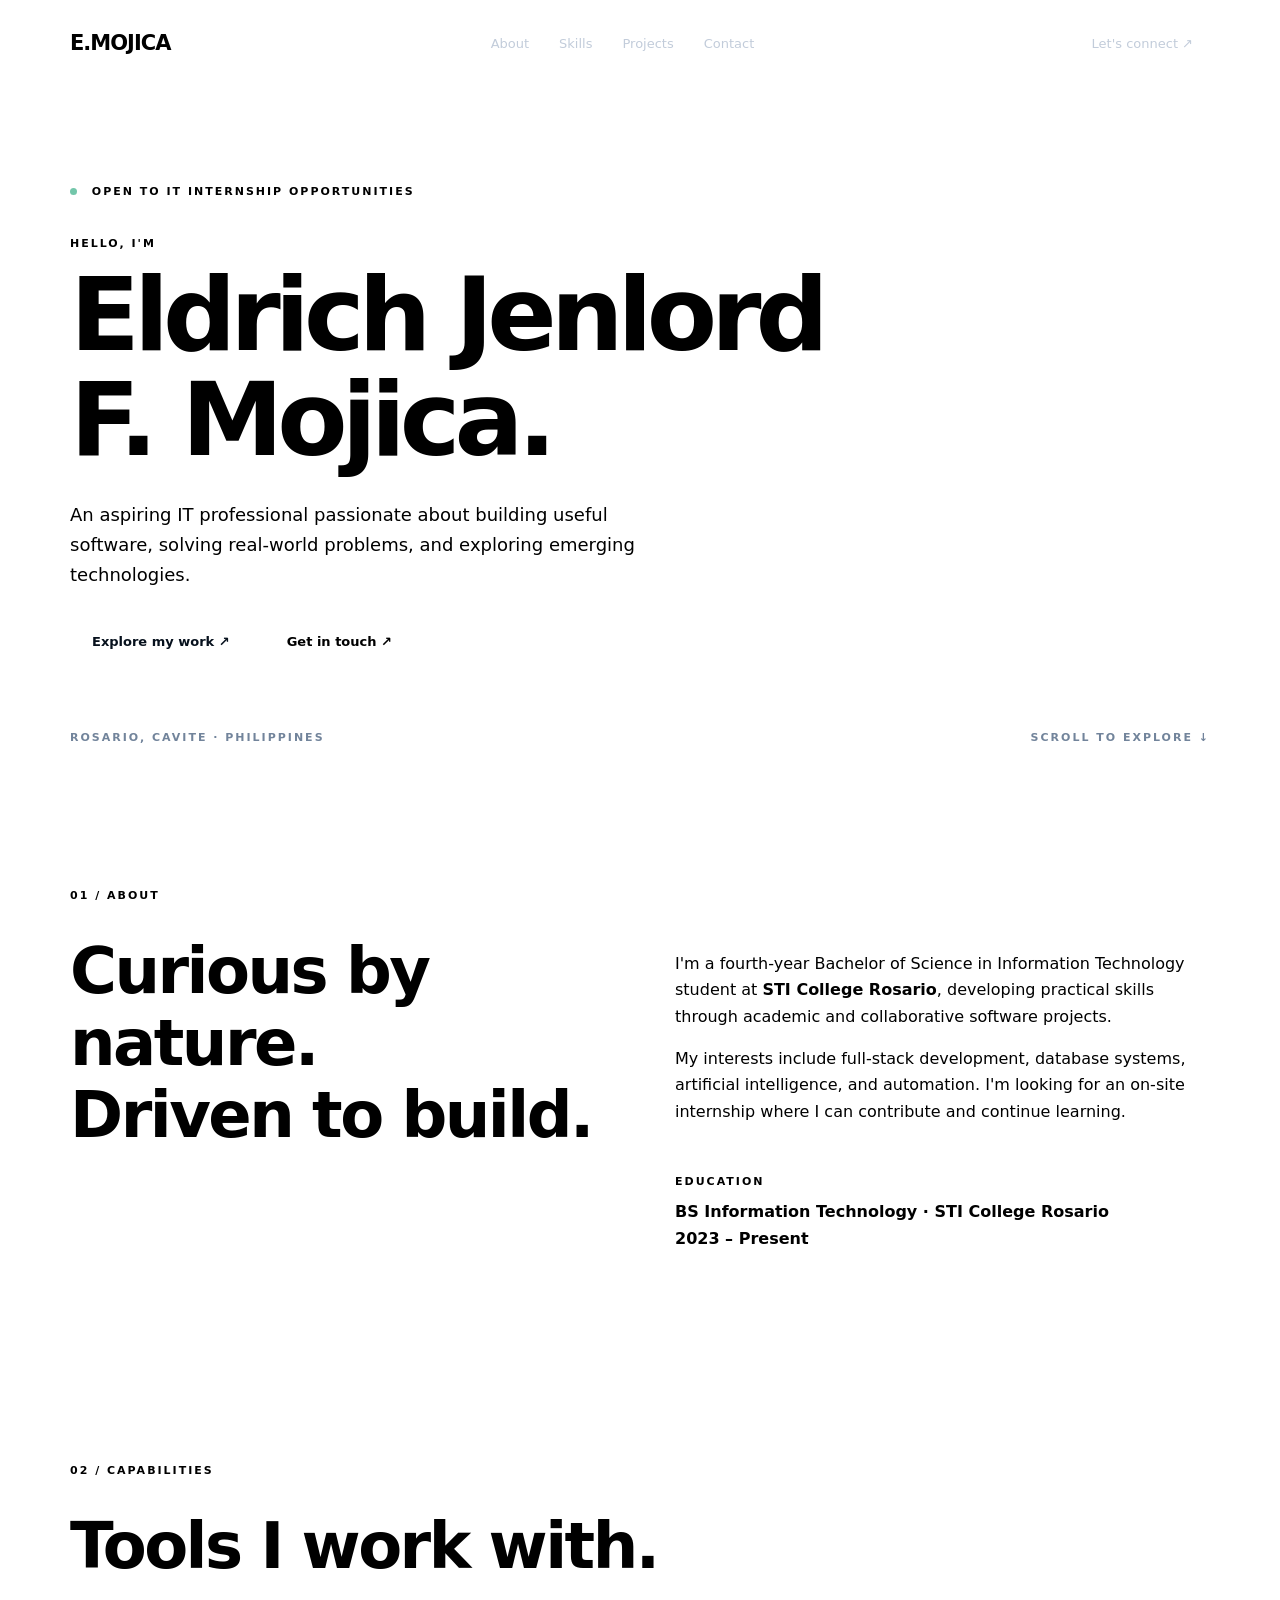
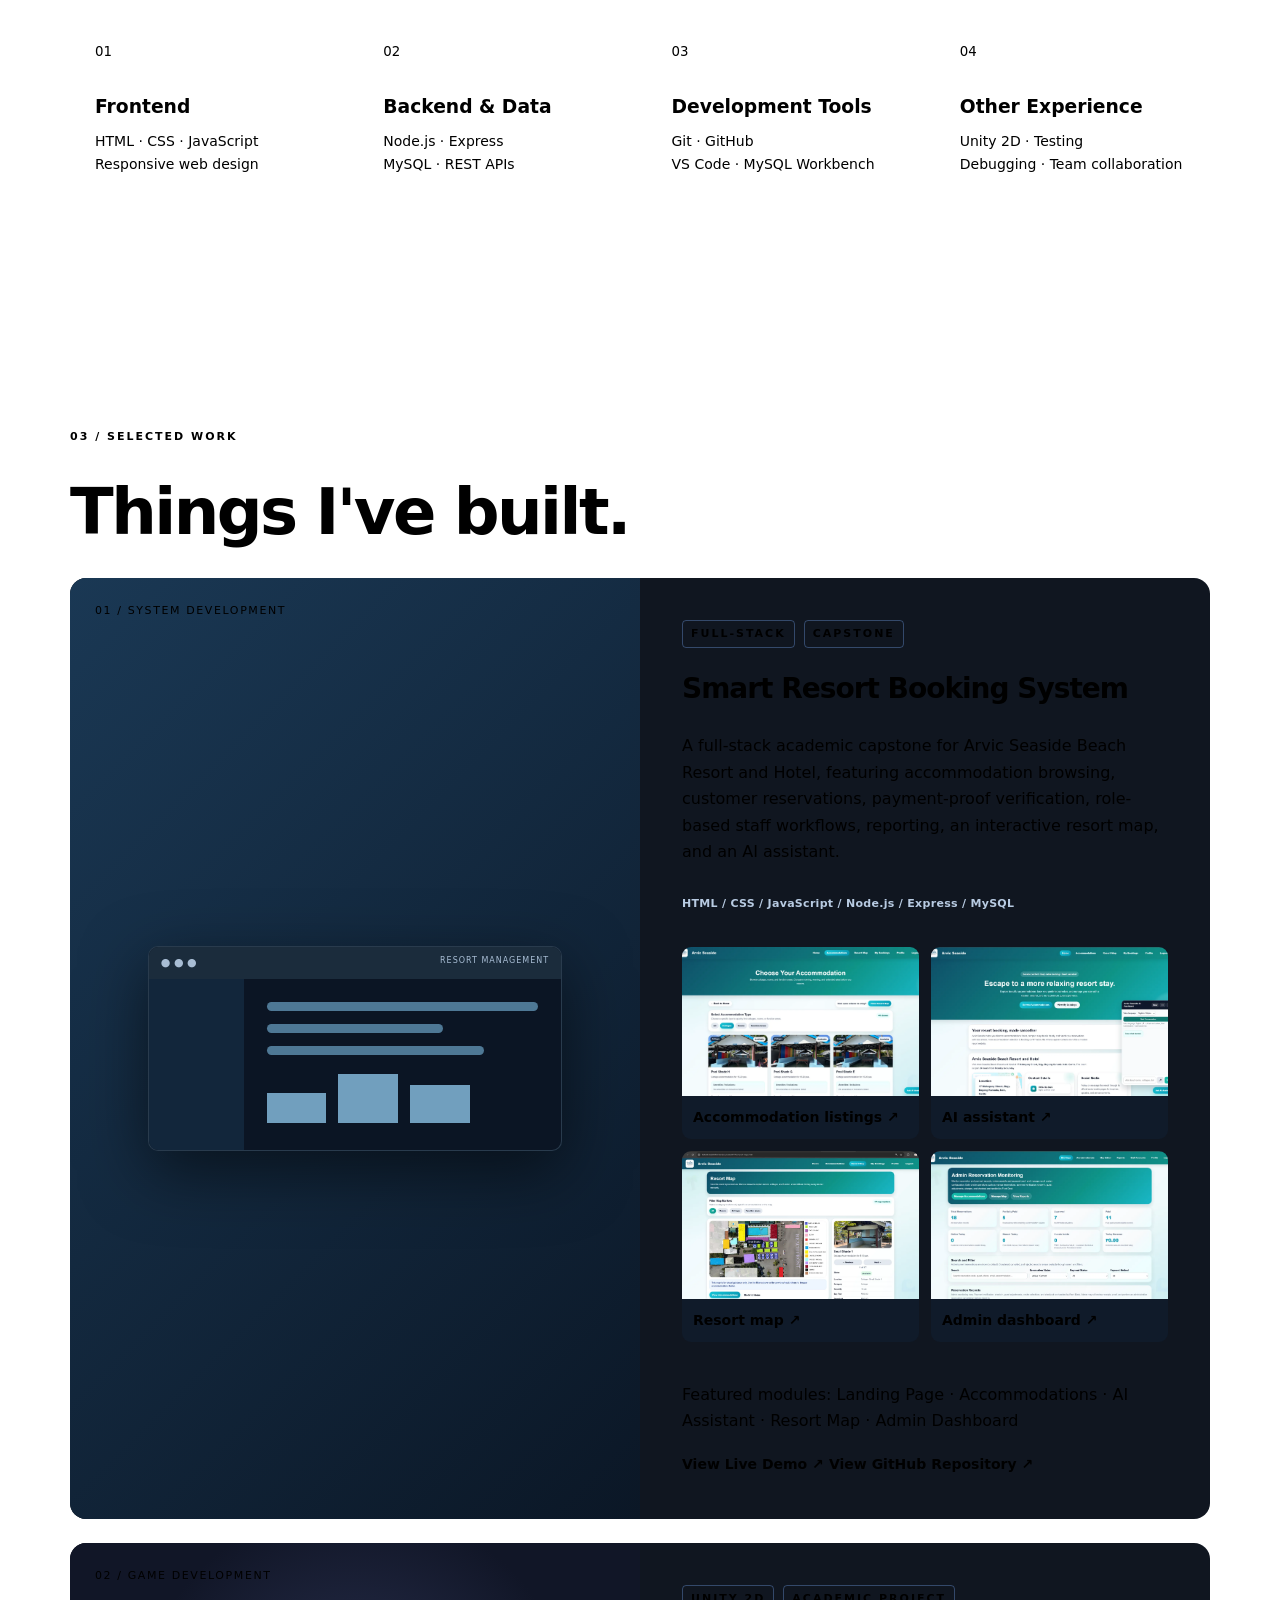
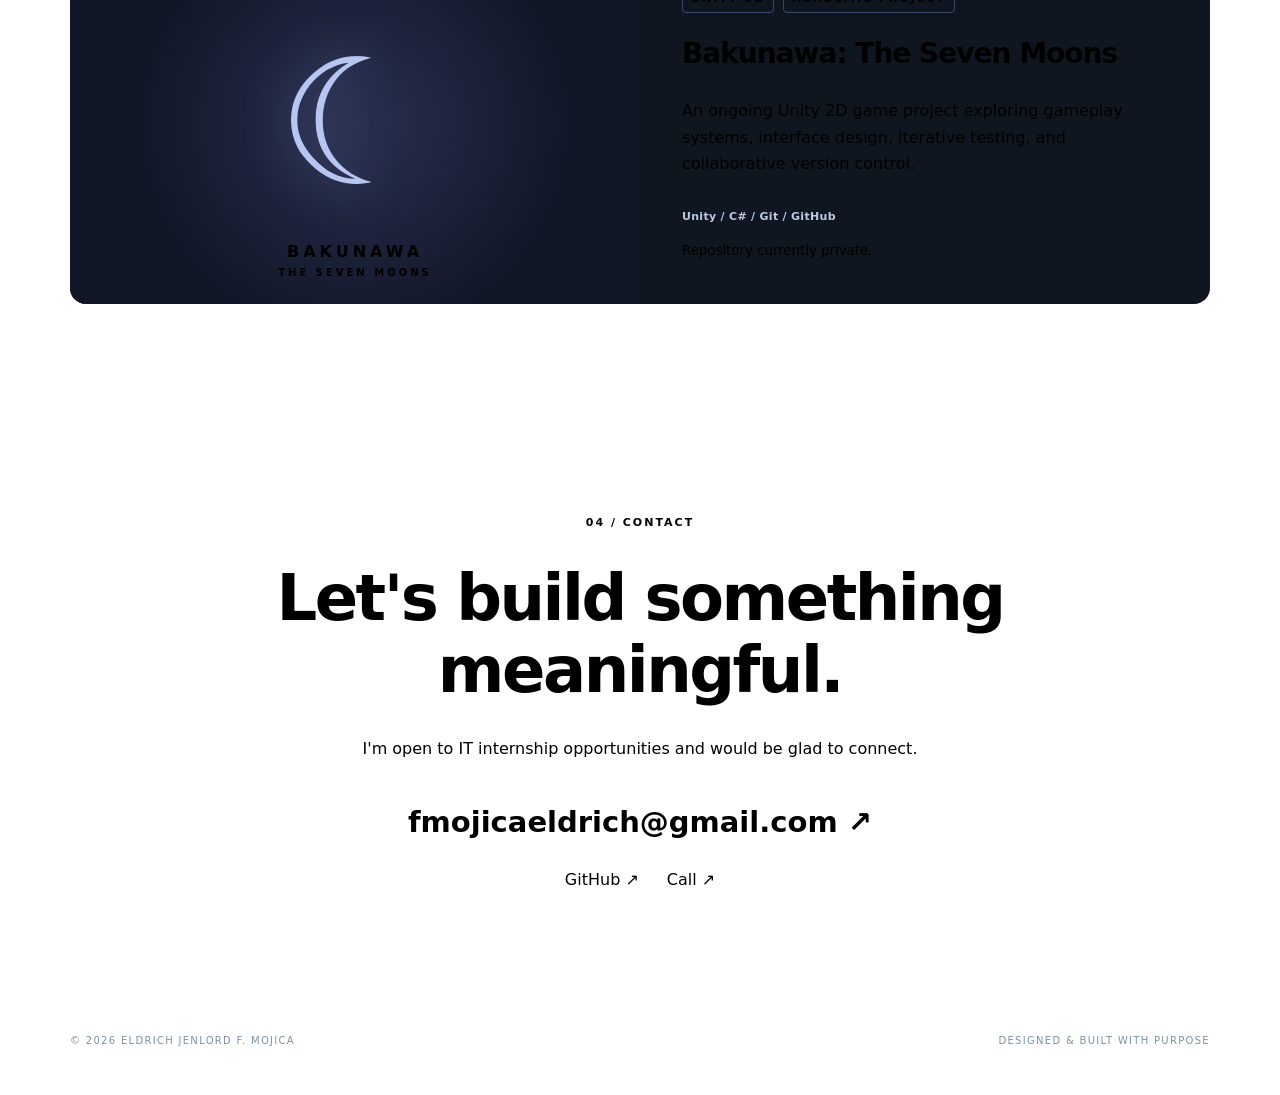
==== index.html @ 0a32e50e "Add live resort system demo link to portfolio" ====
<!doctype html>
<html lang="en">
<head><meta charset="utf-8"><meta name="viewport" content="width=device-width,initial-scale=1"><meta name="theme-color" content="#090c12"><meta name="description" content="Eldrich Jenlord F. Mojica — IT student, developer, and internship candidate."><title>Eldrich Mojica | IT Portfolio</title><link rel="stylesheet" href="style.css"></head>
<body>
<header class="nav wrap"><a class="logo" href="#home">E<span>.</span>MOJICA</a><button id="menu" class="menu" aria-label="Toggle navigation" aria-expanded="false">☰</button><nav id="links" aria-label="Main navigation"><a href="#about">About</a><a href="#skills">Skills</a><a href="#projects">Projects</a><a href="#contact">Contact</a></nav><a class="nav-cta" href="mailto:fmojicaeldrich@gmail.com">Let's connect ↗</a></header>
<main>
<section id="home" class="hero wrap"><div class="eyebrow"><span class="dot"></span> OPEN TO IT INTERNSHIP OPPORTUNITIES</div><p class="kicker">HELLO, I'M</p><h1>Eldrich Jenlord<br><em>F. Mojica.</em></h1><p class="intro">An aspiring IT professional passionate about building useful software, solving real-world problems, and exploring emerging technologies.</p><div class="actions"><a class="primary" href="#projects">Explore my work ↗</a><a class="secondary" href="#contact">Get in touch ↗</a></div><div class="hero-bottom"><span>ROSARIO, CAVITE · PHILIPPINES</span><span>SCROLL TO EXPLORE ↓</span></div></section>
<section id="about" class="section wrap"><div class="section-label">01 / ABOUT</div><div class="section-grid"><h2>Curious by nature.<br><span>Driven to build.</span></h2><div><p>I'm a fourth-year Bachelor of Science in Information Technology student at <strong>STI College Rosario</strong>, developing practical skills through academic and collaborative software projects.</p><p>My interests include full-stack development, database systems, artificial intelligence, and automation. I'm looking for an on-site internship where I can contribute and continue learning.</p><div class="detail"><small>EDUCATION</small><strong>BS Information Technology · STI College Rosario<br>2023 – Present</strong></div></div></div></section>
<section id="skills" class="section wrap"><div class="section-label">02 / CAPABILITIES</div><h2>Tools I work <span>with.</span></h2><div class="skills-grid"><article class="panel"><small>01</small><h3>Frontend</h3><p>HTML · CSS · JavaScript<br>Responsive web design</p></article><article class="panel"><small>02</small><h3>Backend & Data</h3><p>Node.js · Express<br>MySQL · REST APIs</p></article><article class="panel"><small>03</small><h3>Development Tools</h3><p>Git · GitHub<br>VS Code · MySQL Workbench</p></article><article class="panel"><small>04</small><h3>Other Experience</h3><p>Unity 2D · Testing<br>Debugging · Team collaboration</p></article></div></section>
<section id="projects" class="section wrap"><div class="section-label">03 / SELECTED WORK</div><h2>Things I've <span>built.</span></h2><div class="projects"><article class="project"><div class="project-visual visual-one"><span>01 / SYSTEM DEVELOPMENT</span><div class="mock-window"><div class="mock-top">● ● ● <span>RESORT MANAGEMENT</span></div><div class="mock-content"><div class="mock-side"></div><div class="mock-main"><i></i><i></i><i></i><div class="mock-bars"><b></b><b></b><b></b></div></div></div></div></div><div class="project-info"><div class="tags"><span>FULL-STACK</span><span>CAPSTONE</span></div><h3>Smart Resort Booking System</h3><p>A full-stack academic capstone for Arvic Seaside Beach Resort and Hotel, featuring accommodation browsing, customer reservations, payment-proof verification, role-based staff workflows, reporting, an interactive resort map, and an AI assistant.</p><div class="stack">HTML / CSS / JavaScript / Node.js / Express / MySQL</div>
<div class="gallery" aria-label="Actual Smart Resort Booking System screenshots">
  <a href="assets/accommodations.webp" target="_blank" rel="noopener noreferrer"><img src="assets/accommodations.webp" alt="Customer accommodation listing with cottage cards and filters" loading="lazy"><span>Accommodation listings ↗</span></a>
  <a href="assets/ai-assistant.webp" target="_blank" rel="noopener noreferrer"><img src="assets/ai-assistant.webp" alt="Customer homepage with AI assistant chat panel" loading="lazy"><span>AI assistant ↗</span></a>
  <a href="assets/resort-map.webp" target="_blank" rel="noopener noreferrer"><img src="assets/resort-map.webp" alt="Interactive resort map with accommodation markers" loading="lazy"><span>Resort map ↗</span></a>
  <a href="assets/admin-dashboard.webp" target="_blank" rel="noopener noreferrer"><img src="assets/admin-dashboard.webp" alt="Admin reservation monitoring dashboard" loading="lazy"><span>Admin dashboard ↗</span></a>
</div><p class="project-proof">Featured modules: Landing Page · Accommodations · AI Assistant · Resort Map · Admin Dashboard</p><div class="project-links"><a href="https://arvic-seaside-resort-git-main-arvic-seaside-resort.vercel.app/" target="_blank" rel="noopener noreferrer">View Live Demo ↗</a> <a href="https://github.com/mojicaeldrichjenlord-cell/Capstone-Smart_Resort_Management" target="_blank" rel="noopener noreferrer">View GitHub Repository ↗</a></div></div></article><article class="project"><div class="project-visual visual-two"><span>02 / GAME DEVELOPMENT</span><div class="moon">☾</div><div class="moon-caption">BAKUNAWA<small>THE SEVEN MOONS</small></div></div><div class="project-info"><div class="tags"><span>UNITY 2D</span><span>ACADEMIC PROJECT</span></div><h3>Bakunawa: The Seven Moons</h3><p>An ongoing Unity 2D game project exploring gameplay systems, interface design, iterative testing, and collaborative version control.</p><div class="stack">Unity / C# / Git / GitHub</div><small>Repository currently private.</small></div></article></div></section>
<section id="contact" class="section wrap contact"><div class="section-label">04 / CONTACT</div><h2>Let's build something<br><span>meaningful.</span></h2><p>I'm open to IT internship opportunities and would be glad to connect.</p><a class="email-link" href="mailto:fmojicaeldrich@gmail.com">fmojicaeldrich@gmail.com ↗</a><div class="contact-links"><a href="https://github.com/mojicaeldrichjenlord-cell" target="_blank" rel="noopener noreferrer">GitHub ↗</a><a href="tel:+639672995549">Call ↗</a></div></section>
</main><footer class="wrap"><span>© <span id="year">2026</span> ELDRICH JENLORD F. MOJICA</span><span>DESIGNED & BUILT WITH PURPOSE</span></footer><script src="script.js"></script>
</body></html>
---- style.css ----
<<<<<<< Updated upstream
:root{color-scheme:dark;--bg:#090c12;--panel:#121824;--line:#263040;--text:#eef3fc;--muted:#9aa9bb;--accent:#8bbdff}*{box-sizing:border-box}html{scroll-behavior:smooth}body{margin:0;background:radial-gradient(ellipse at 75% 5%,#15243a 0%,transparent 32%),var(--bg);color:var(--text);font-family:Inter,ui-sans-serif,system-ui,-apple-system,Segoe UI,sans-serif;line-height:1.65}a{color:inherit;text-decoration:none}a:focus-visible,button:focus-visible{outline:2px solid var(--accent);outline-offset:4px}.wrap{width:min(1140px,calc(100% - 48px));margin:auto}.nav{height:88px;display:flex;align-items:center;justify-content:space-between;gap:24px;border-bottom:1px solid #ffffff15}.logo{font-size:21px;font-weight:850;letter-spacing:-1px}.logo span{color:var(--accent)}nav{display:flex;gap:30px}nav a,.nav-cta{font-size:13px;color:#c2ccda}nav a:hover,.contact-links a:hover{color:var(--accent)}.nav-cta{border:1px solid var(--line);padding:11px 17px;border-radius:7px}.menu{display:none}.hero{min-height:650px;display:flex;flex-direction:column;justify-content:center;position:relative;padding:95px 0 115px}.eyebrow,.kicker,.section-label,.hero-bottom,.tags,.stack,.detail small{font-size:11px;letter-spacing:2px;font-weight:700}.eyebrow{color:var(--accent)}.dot{display:inline-block;width:7px;height:7px;border-radius:50%;background:#73c6aa;margin-right:9px}.kicker{margin:34px 0 10px;color:var(--muted)}h1{font-size:clamp(56px,8vw,108px);line-height:1.02;letter-spacing:-6px;margin:0;font-weight:800}h1 em{font-style:normal;color:var(--accent)}.intro{font-size:18px;color:var(--muted);max-width:580px;margin:28px 0}.actions{display:flex;gap:13px;flex-wrap:wrap}.actions a{padding:14px 22px;border-radius:6px;font-size:13px;font-weight:750}.primary{background:var(--accent);color:#07111d}.secondary{border:1px solid var(--line)}.hero-bottom{position:absolute;bottom:35px;left:0;right:0;display:flex;justify-content:space-between;color:#72849b}.section{padding:105px 0;border-top:1px solid var(--line);scroll-margin-top:25px}.section-label{color:var(--accent);margin-bottom:30px}.section h2{font-size:clamp(38px,5vw,64px);letter-spacing:-2.5px;line-height:1.13;margin:0 0 30px}.section h2 span{color:var(--accent)}.section-grid{display:grid;grid-template-columns:1fr 1fr;gap:70px}.section p{color:var(--muted)}.detail{border-top:1px solid var(--line);padding-top:20px;margin-top:28px;display:grid;gap:8px}.detail small{color:var(--accent)}.skills-grid{display:grid;grid-template-columns:repeat(4,1fr);gap:13px}.panel{background:var(--panel);border:1px solid var(--line);border-radius:12px;padding:25px;min-height:205px}.panel small{color:var(--accent)}.panel h3{margin:28px 0 7px}.panel p{font-size:14px;margin:0}.projects{display:grid;gap:24px}.project{display:grid;grid-template-columns:1fr 1fr;background:#101620;border:1px solid var(--line);border-radius:16px;overflow:hidden}.project-visual{min-height:330px;padding:26px;position:relative;display:flex;align-items:center;justify-content:center;overflow:hidden}.project-visual>span{position:absolute;top:24px;left:25px;font-size:11px;letter-spacing:1.6px}.visual-one{background:linear-gradient(135deg,#1a3854,#0b1726)}.visual-two{background:radial-gradient(circle at center,#29304f,#111627 65%)}.mock-window{width:80%;height:205px;background:#0b1524;border:1px solid #6688a055;border-radius:10px;box-shadow:0 20px 65px #0008;overflow:hidden}.mock-top{height:32px;background:#1b2c3c;color:#a8bdd4;font-size:11px;padding:7px 12px}.mock-top span{float:right;font-size:8px;letter-spacing:1px}.mock-content{display:flex;height:173px}.mock-side{width:23%;background:#12263b}.mock-main{padding:23px;flex:1}.mock-main i{display:block;height:9px;background:#4e7895;margin-bottom:13px;border-radius:5px}.mock-main i:nth-child(2){width:65%}.mock-main i:nth-child(3){width:80%}.mock-bars{display:flex;gap:12px;align-items:end;height:55px}.mock-bars b{background:#719fbe;width:22%;height:55%}.mock-bars b:nth-child(2){height:90%}.mock-bars b:nth-child(3){height:70%}.moon{font-size:175px;line-height:1;color:#b6c5f1;text-shadow:0 0 50px #90a7ef66}.moon-caption{position:absolute;bottom:22px;text-align:center;letter-spacing:4px;font-weight:800}.moon-caption small{display:block;font-size:10px;letter-spacing:3px}.project-info{padding:42px;display:flex;flex-direction:column;justify-content:center}.tags{display:flex;gap:9px;color:var(--accent)}.tags span{border:1px solid #7caeff55;border-radius:4px;padding:4px 8px}.project-info h3{font-size:28px;letter-spacing:-1px;margin:18px 0 5px}.stack{color:#b8cbe2;letter-spacing:.3px;margin:14px 0}.project-info a{font-size:14px;color:var(--accent);font-weight:700}.project-info small{color:var(--muted)}.contact{text-align:center}.contact .email-link{display:inline-block;font-size:clamp(18px,3vw,29px);color:var(--accent);font-weight:700;margin:20px 0}.contact-links{display:flex;justify-content:center;gap:28px}footer{padding:35px 0 45px;display:flex;justify-content:space-between;gap:20px;font-size:10px;letter-spacing:1.3px;color:#8190a4}@media(max-width:850px){.skills-grid{grid-template-columns:repeat(2,1fr)}.section-grid,.project{grid-template-columns:1fr}.section-grid{gap:15px}.project-visual{min-height:290px}.hero{min-height:610px}h1{letter-spacing:-3px}}@media(max-width:600px){.wrap{width:min(100% - 32px,1140px)}.nav{height:70px}.menu{display:block;margin-left:auto;background:transparent;border:1px solid var(--line);color:var(--text);font-size:22px;padding:3px 11px;border-radius:6px}.nav-cta{display:none}nav{display:none;position:absolute;z-index:5;top:70px;left:0;right:0;background:#111927;padding:25px;flex-direction:column;border-bottom:1px solid var(--line)}nav.open{display:flex}.hero{padding:70px 0 100px;min-height:590px}h1{font-size:clamp(45px,12vw,68px);letter-spacing:-2px}.intro{font-size:16px}.hero-bottom{font-size:9px;gap:12px}.section{padding:72px 0}.skills-grid{grid-template-columns:1fr}.panel{min-height:150px}.panel h3{margin:14px 0 7px}.project-info{padding:27px}.project-visual{min-height:245px}.mock-window{height:170px}.mock-content{height:138px}footer{flex-direction:column}}@media(prefers-reduced-motion:reduce){html{scroll-behavior:auto}}
/* Real capstone screenshots: responsive, accessible project gallery. */
.gallery{display:grid;grid-template-columns:repeat(2,minmax(0,1fr));gap:12px;margin:20px 0 24px}
.gallery a{display:block;overflow:hidden;border:1px solid var(--line);border-radius:9px;background:#101b2a;color:var(--text);font-size:12px;font-weight:650}
.gallery img{display:block;width:100%;aspect-ratio:16/10;object-fit:cover;object-position:top;transition:transform .2s ease}
.gallery a:hover img{transform:scale(1.035)}
.gallery a span{display:block;padding:10px 11px}
@media(max-width:500px){.gallery{grid-template-columns:1fr}}
@media(prefers-reduced-motion:reduce){.gallery img{transition:none}}
=======
:root {
    color-scheme: dark;
    --bg: #090c12;
    --panel: #121824;
    --line: #263040;
    --text: #eef3fc;
    --muted: #9aa9bb;
    --accent: #8bbdff
}

* {
    box-sizing: border-box
}

html {
    scroll-behavior: smooth
}

body {
    margin: 0;
    background: radial-gradient(ellipse at 75% 5%, #15243a 0%, transparent 32%), var(--bg);
    color: var(--text);
    font-family: Inter, ui-sans-serif, system-ui, -apple-system, Segoe UI, sans-serif;
    line-height: 1.65
}

a {
    color: inherit;
    text-decoration: none
}

a:focus-visible,
button:focus-visible {
    outline: 2px solid var(--accent);
    outline-offset: 4px
}

.wrap {
    width: min(1140px, calc(100% - 48px));
    margin: auto
}

.nav {
    height: 88px;
    display: flex;
    align-items: center;
    justify-content: space-between;
    gap: 24px;
    border-bottom: 1px solid #ffffff15
}

.logo {
    font-size: 21px;
    font-weight: 850;
    letter-spacing: -1px
}

.logo span {
    color: var(--accent)
}

nav {
    display: flex;
    gap: 30px
}

nav a,
.nav-cta {
    font-size: 13px;
    color: #c2ccda
}

nav a:hover,
.contact-links a:hover {
    color: var(--accent)
}

.nav-cta {
    border: 1px solid var(--line);
    padding: 11px 17px;
    border-radius: 7px
}

.menu {
    display: none
}

.hero {
    min-height: 650px;
    display: flex;
    flex-direction: column;
    justify-content: center;
    position: relative;
    padding: 95px 0 115px
}

.eyebrow,
.kicker,
.section-label,
.hero-bottom,
.tags,
.stack,
.detail small {
    font-size: 11px;
    letter-spacing: 2px;
    font-weight: 700
}

.eyebrow {
    color: var(--accent)
}

.dot {
    display: inline-block;
    width: 7px;
    height: 7px;
    border-radius: 50%;
    background: #73c6aa;
    margin-right: 9px
}

.kicker {
    margin: 34px 0 10px;
    color: var(--muted)
}

h1 {
    font-size: clamp(56px, 8vw, 108px);
    line-height: 1.02;
    letter-spacing: -6px;
    margin: 0;
    font-weight: 800
}

h1 em {
    font-style: normal;
    color: var(--accent)
}

.intro {
    font-size: 18px;
    color: var(--muted);
    max-width: 580px;
    margin: 28px 0
}

.actions {
    display: flex;
    gap: 13px;
    flex-wrap: wrap
}

.actions a {
    padding: 14px 22px;
    border-radius: 6px;
    font-size: 13px;
    font-weight: 750
}

.primary {
    background: var(--accent);
    color: #07111d
}

.secondary {
    border: 1px solid var(--line)
}

.hero-bottom {
    position: absolute;
    bottom: 35px;
    left: 0;
    right: 0;
    display: flex;
    justify-content: space-between;
    color: #72849b
}

.section {
    padding: 105px 0;
    border-top: 1px solid var(--line);
    scroll-margin-top: 25px
}

.section-label {
    color: var(--accent);
    margin-bottom: 30px
}

.section h2 {
    font-size: clamp(38px, 5vw, 64px);
    letter-spacing: -2.5px;
    line-height: 1.13;
    margin: 0 0 30px
}

.section h2 span {
    color: var(--accent)
}

.section-grid {
    display: grid;
    grid-template-columns: 1fr 1fr;
    gap: 70px
}

.section p {
    color: var(--muted)
}

.detail {
    border-top: 1px solid var(--line);
    padding-top: 20px;
    margin-top: 28px;
    display: grid;
    gap: 8px
}

.detail small {
    color: var(--accent)
}

.skills-grid {
    display: grid;
    grid-template-columns: repeat(4, 1fr);
    gap: 13px
}

.panel {
    background: var(--panel);
    border: 1px solid var(--line);
    border-radius: 12px;
    padding: 25px;
    min-height: 205px
}

.panel small {
    color: var(--accent)
}

.panel h3 {
    margin: 28px 0 7px
}

.panel p {
    font-size: 14px;
    margin: 0
}

.projects {
    display: grid;
    gap: 24px
}

.project {
    display: grid;
    grid-template-columns: 1fr 1fr;
    background: #101620;
    border: 1px solid var(--line);
    border-radius: 16px;
    overflow: hidden
}

.project-visual {
    min-height: 330px;
    padding: 26px;
    position: relative;
    display: flex;
    align-items: center;
    justify-content: center;
    overflow: hidden
}

.project-visual>span {
    position: absolute;
    top: 24px;
    left: 25px;
    font-size: 11px;
    letter-spacing: 1.6px
}

.visual-one {
    background: linear-gradient(135deg, #1a3854, #0b1726)
}

.visual-two {
    background: radial-gradient(circle at center, #29304f, #111627 65%)
}

.mock-window {
    width: 80%;
    height: 205px;
    background: #0b1524;
    border: 1px solid #6688a055;
    border-radius: 10px;
    box-shadow: 0 20px 65px #0008;
    overflow: hidden
}

.mock-top {
    height: 32px;
    background: #1b2c3c;
    color: #a8bdd4;
    font-size: 11px;
    padding: 7px 12px
}

.mock-top span {
    float: right;
    font-size: 8px;
    letter-spacing: 1px
}

.mock-content {
    display: flex;
    height: 173px
}

.mock-side {
    width: 23%;
    background: #12263b
}

.mock-main {
    padding: 23px;
    flex: 1
}

.mock-main i {
    display: block;
    height: 9px;
    background: #4e7895;
    margin-bottom: 13px;
    border-radius: 5px
}

.mock-main i:nth-child(2) {
    width: 65%
}

.mock-main i:nth-child(3) {
    width: 80%
}

.mock-bars {
    display: flex;
    gap: 12px;
    align-items: end;
    height: 55px
}

.mock-bars b {
    background: #719fbe;
    width: 22%;
    height: 55%
}

.mock-bars b:nth-child(2) {
    height: 90%
}

.mock-bars b:nth-child(3) {
    height: 70%
}

.moon {
    font-size: 175px;
    line-height: 1;
    color: #b6c5f1;
    text-shadow: 0 0 50px #90a7ef66
}

.moon-caption {
    position: absolute;
    bottom: 22px;
    text-align: center;
    letter-spacing: 4px;
    font-weight: 800
}

.moon-caption small {
    display: block;
    font-size: 10px;
    letter-spacing: 3px
}

.project-info {
    padding: 42px;
    display: flex;
    flex-direction: column;
    justify-content: center
}

.tags {
    display: flex;
    gap: 9px;
    color: var(--accent)
}

.tags span {
    border: 1px solid #7caeff55;
    border-radius: 4px;
    padding: 4px 8px
}

.project-info h3 {
    font-size: 28px;
    letter-spacing: -1px;
    margin: 18px 0 5px
}

.stack {
    color: #b8cbe2;
    letter-spacing: .3px;
    margin: 14px 0
}

.project-info a {
    font-size: 14px;
    color: var(--accent);
    font-weight: 700
}

.project-info small {
    color: var(--muted)
}

.contact {
    text-align: center
}

.contact .email-link {
    display: inline-block;
    font-size: clamp(18px, 3vw, 29px);
    color: var(--accent);
    font-weight: 700;
    margin: 20px 0
}

.contact-links {
    display: flex;
    justify-content: center;
    gap: 28px
}

footer {
    padding: 35px 0 45px;
    display: flex;
    justify-content: space-between;
    gap: 20px;
    font-size: 10px;
    letter-spacing: 1.3px;
    color: #8190a4
}

@media(max-width:850px) {
    .skills-grid {
        grid-template-columns: repeat(2, 1fr)
    }

    .section-grid,
    .project {
        grid-template-columns: 1fr
    }

    .section-grid {
        gap: 15px
    }

    .project-visual {
        min-height: 290px
    }

    .hero {
        min-height: 610px
    }

    h1 {
        letter-spacing: -3px
    }
}

@media(max-width:600px) {
    .wrap {
        width: min(100% - 32px, 1140px)
    }

    .nav {
        height: 70px
    }

    .menu {
        display: block;
        margin-left: auto;
        background: transparent;
        border: 1px solid var(--line);
        color: var(--text);
        font-size: 22px;
        padding: 3px 11px;
        border-radius: 6px
    }

    .nav-cta {
        display: none
    }

    nav {
        display: none;
        position: absolute;
        z-index: 5;
        top: 70px;
        left: 0;
        right: 0;
        background: #111927;
        padding: 25px;
        flex-direction: column;
        border-bottom: 1px solid var(--line)
    }

    nav.open {
        display: flex
    }

    .hero {
        padding: 70px 0 100px;
        min-height: 590px
    }

    h1 {
        font-size: clamp(45px, 12vw, 68px);
        letter-spacing: -2px
    }

    .intro {
        font-size: 16px
    }

    .hero-bottom {
        font-size: 9px;
        gap: 12px
    }

    .section {
        padding: 72px 0
    }

    .skills-grid {
        grid-template-columns: 1fr
    }

    .panel {
        min-height: 150px
    }

    .panel h3 {
        margin: 14px 0 7px
    }

    .project-info {
        padding: 27px
    }

    .project-visual {
        min-height: 245px
    }

    .mock-window {
        height: 170px
    }

    .mock-content {
        height: 138px
    }

    footer {
        flex-direction: column
    }
}

@media(prefers-reduced-motion:reduce) {
    html {
        scroll-behavior: auto
    }
}
>>>>>>> Stashed changes
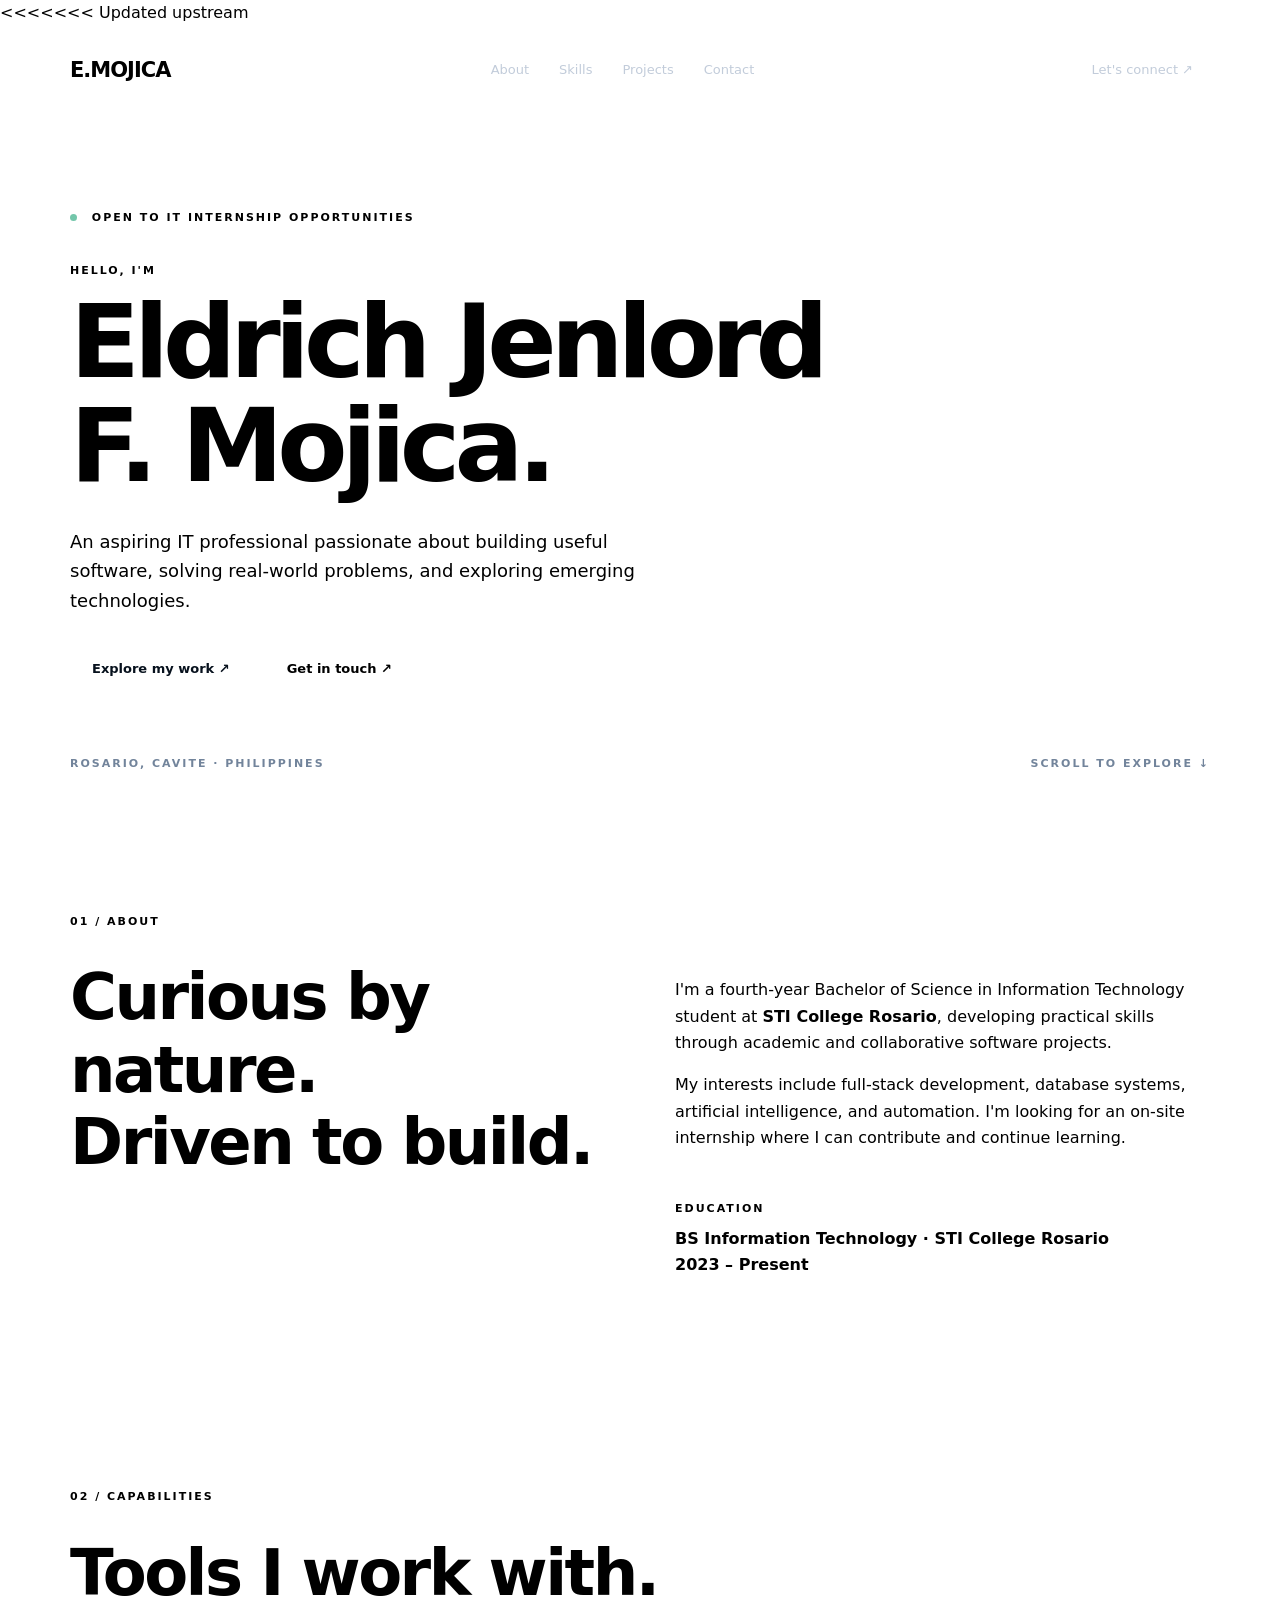
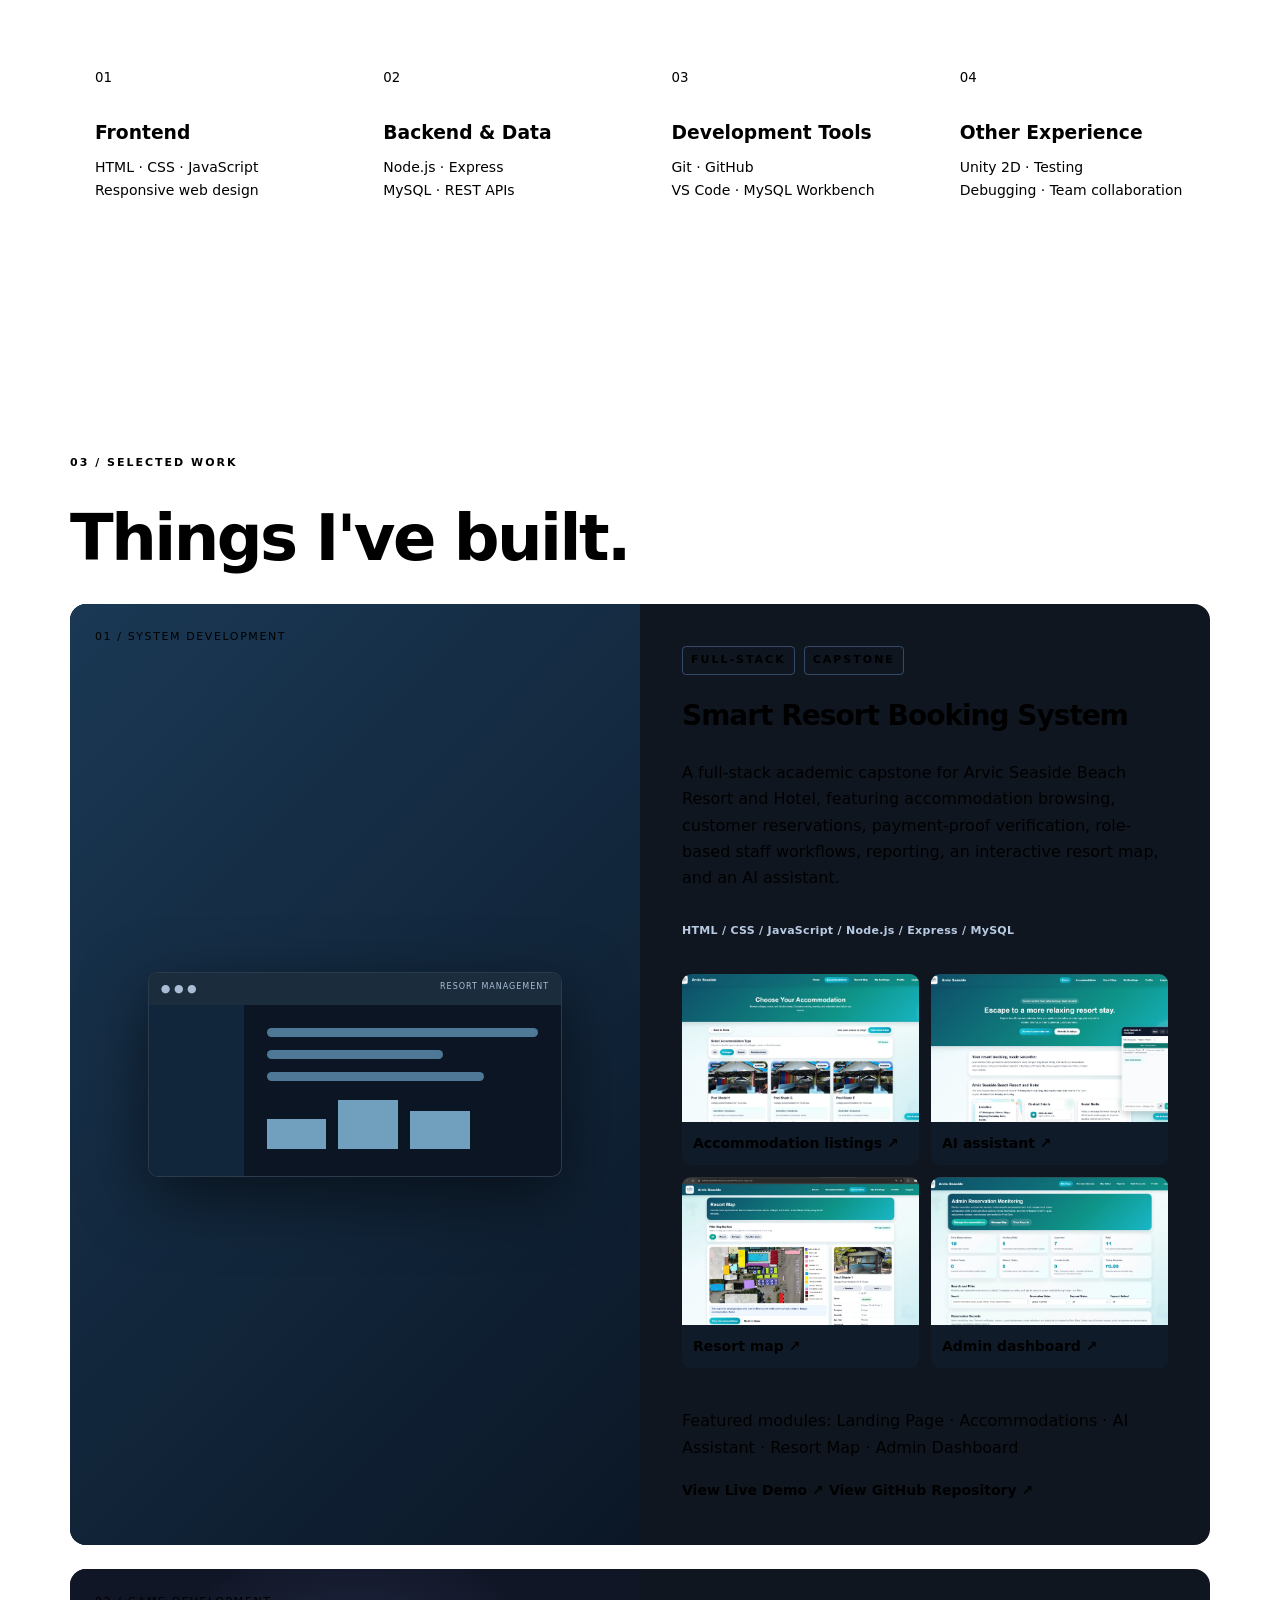
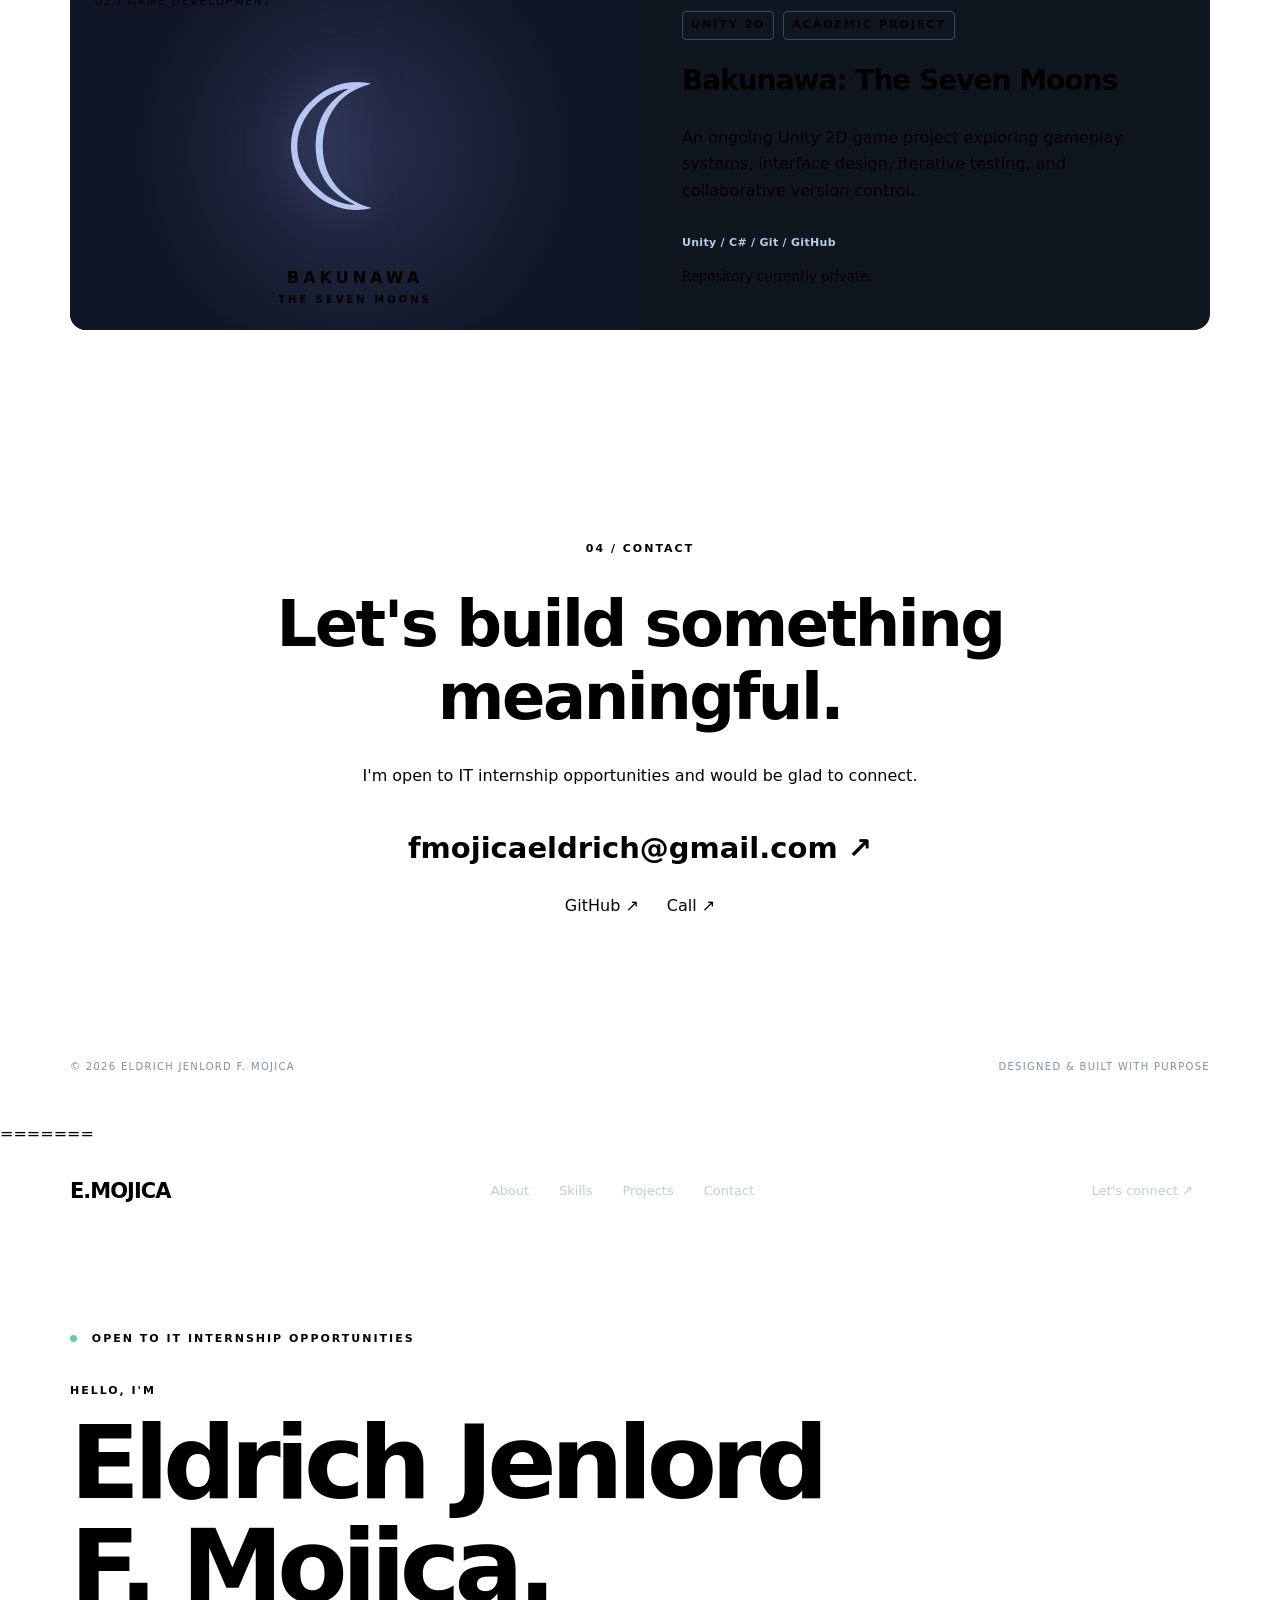
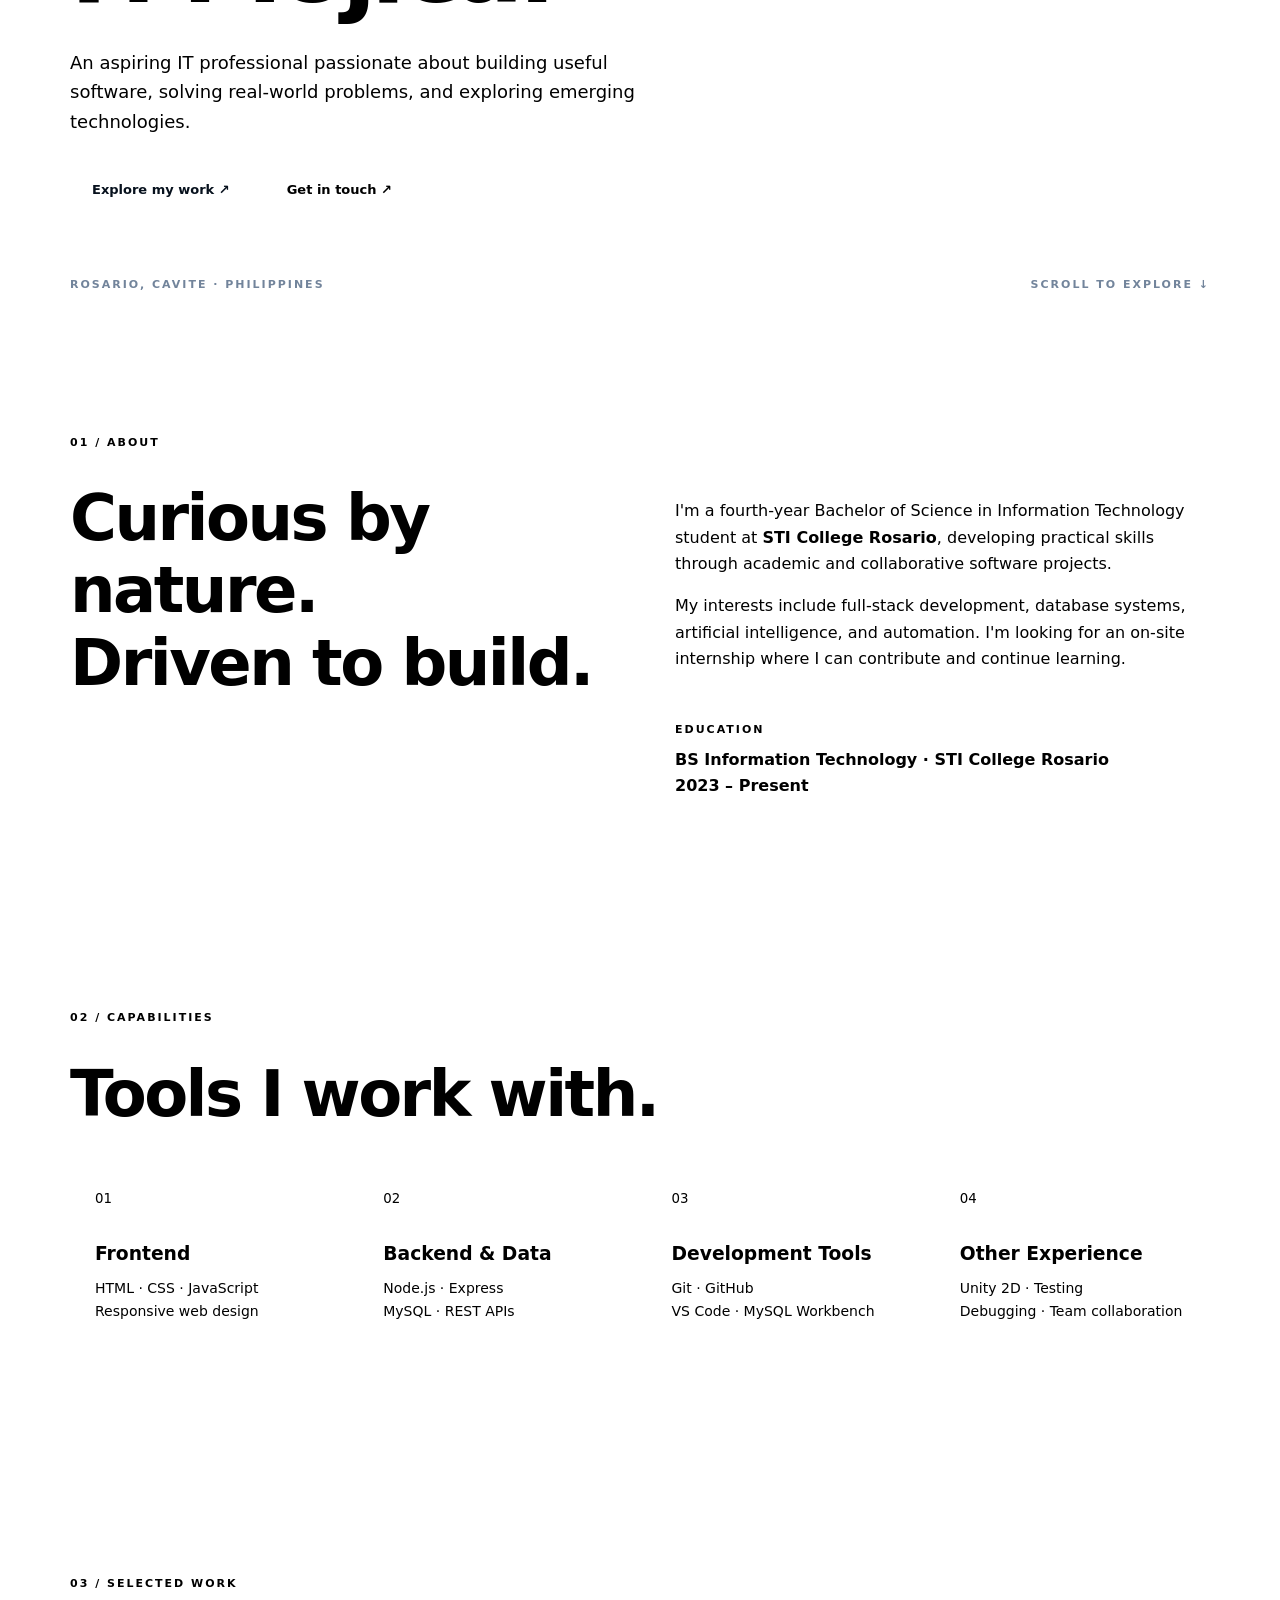
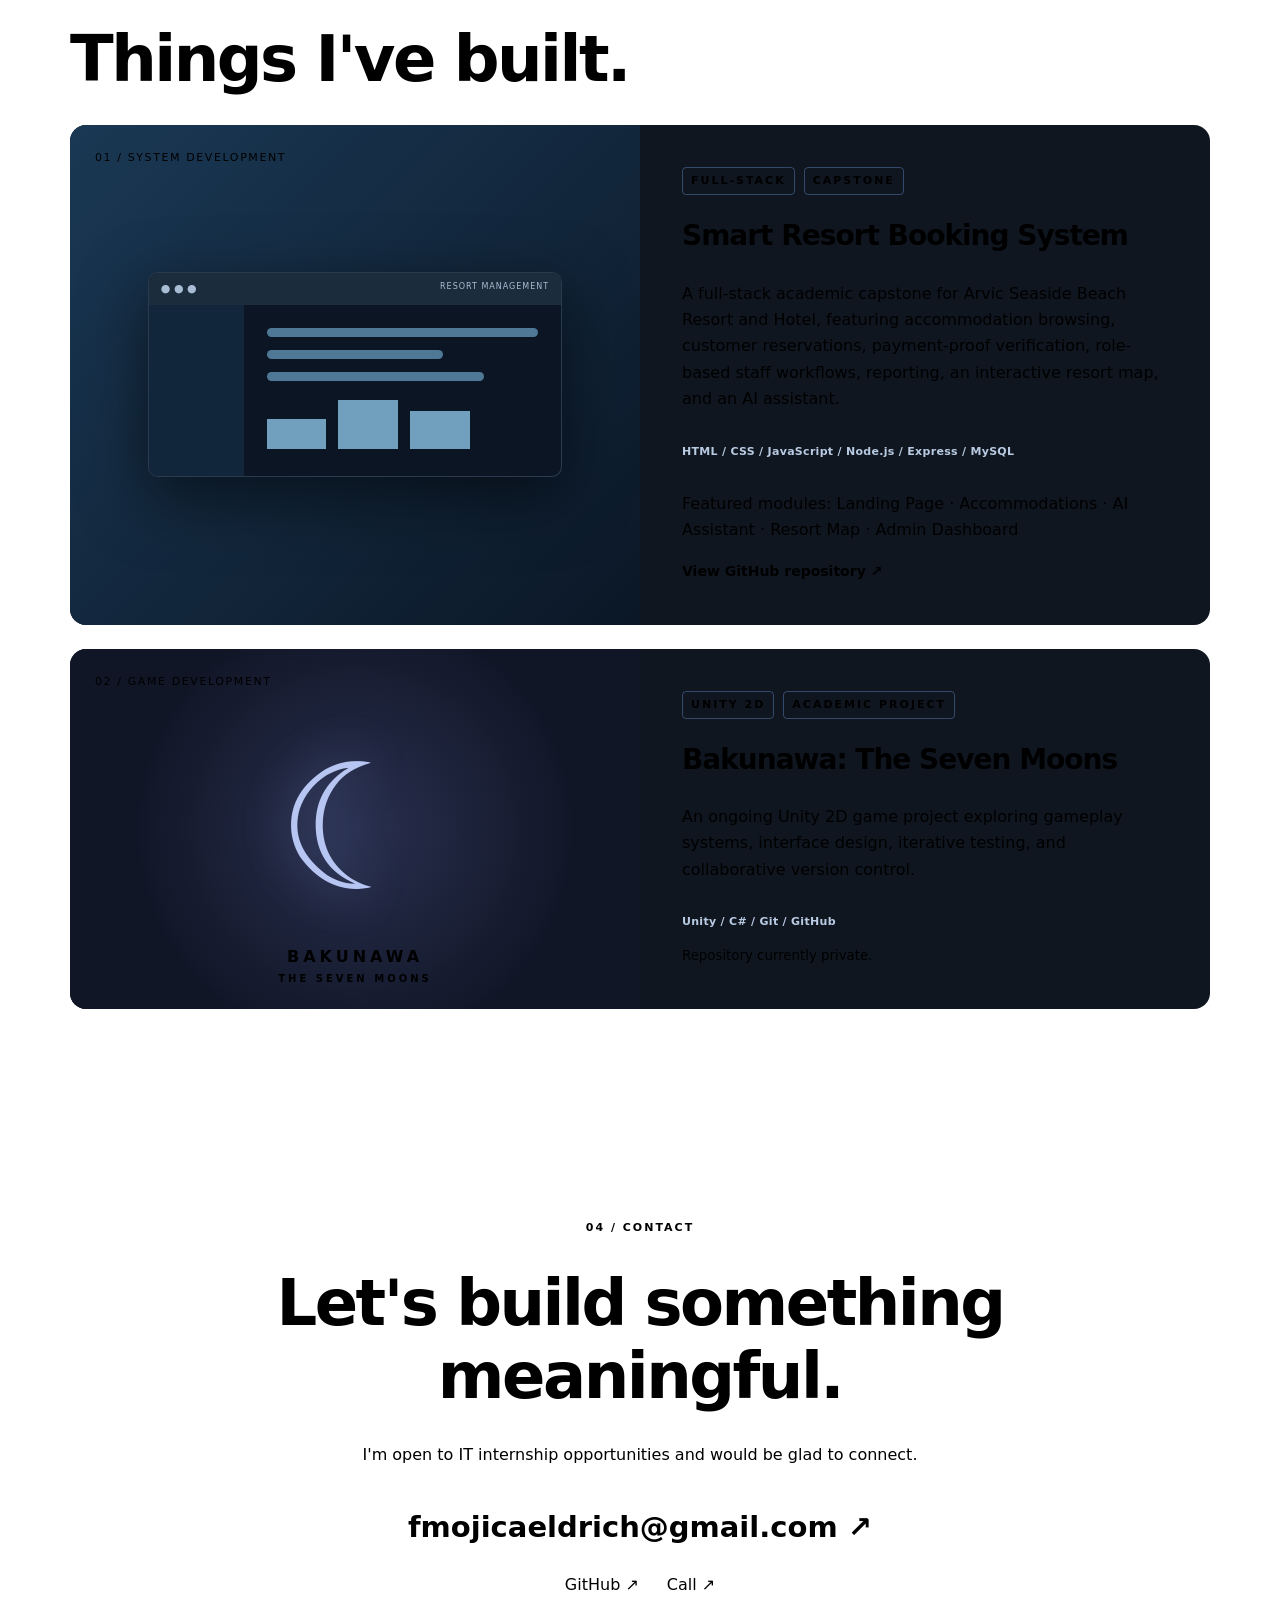
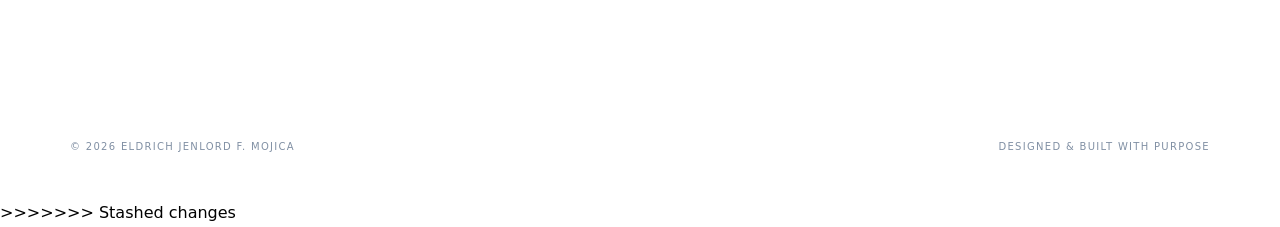
==== commit 97c85552: "Merge branch 'main' of https://github.com/mojicaeldrichjenlord-cell/eldrich-portfolio" ====
--- a/index.html
+++ b/index.html
@@ -1,5 +1,6 @@
 <!doctype html>
 <html lang="en">
+<<<<<<< Updated upstream
 <head><meta charset="utf-8"><meta name="viewport" content="width=device-width,initial-scale=1"><meta name="theme-color" content="#090c12"><meta name="description" content="Eldrich Jenlord F. Mojica — IT student, developer, and internship candidate."><title>Eldrich Mojica | IT Portfolio</title><link rel="stylesheet" href="style.css"></head>
 <body>
 <header class="nav wrap"><a class="logo" href="#home">E<span>.</span>MOJICA</a><button id="menu" class="menu" aria-label="Toggle navigation" aria-expanded="false">☰</button><nav id="links" aria-label="Main navigation"><a href="#about">About</a><a href="#skills">Skills</a><a href="#projects">Projects</a><a href="#contact">Contact</a></nav><a class="nav-cta" href="mailto:fmojicaeldrich@gmail.com">Let's connect ↗</a></header>
@@ -13,7 +14,206 @@
   <a href="assets/ai-assistant.webp" target="_blank" rel="noopener noreferrer"><img src="assets/ai-assistant.webp" alt="Customer homepage with AI assistant chat panel" loading="lazy"><span>AI assistant ↗</span></a>
   <a href="assets/resort-map.webp" target="_blank" rel="noopener noreferrer"><img src="assets/resort-map.webp" alt="Interactive resort map with accommodation markers" loading="lazy"><span>Resort map ↗</span></a>
   <a href="assets/admin-dashboard.webp" target="_blank" rel="noopener noreferrer"><img src="assets/admin-dashboard.webp" alt="Admin reservation monitoring dashboard" loading="lazy"><span>Admin dashboard ↗</span></a>
-</div><p class="project-proof">Featured modules: Landing Page · Accommodations · AI Assistant · Resort Map · Admin Dashboard</p><div class="project-links"><a href="https://arvic-seaside-resort-git-main-arvic-seaside-resort.vercel.app/" target="_blank" rel="noopener noreferrer">View Live Demo ↗</a> <a href="https://github.com/mojicaeldrichjenlord-cell/Capstone-Smart_Resort_Management" target="_blank" rel="noopener noreferrer">View GitHub Repository ↗</a></div></div></article><article class="project"><div class="project-visual visual-two"><span>02 / GAME DEVELOPMENT</span><div class="moon">☾</div><div class="moon-caption">BAKUNAWA<small>THE SEVEN MOONS</small></div></div><div class="project-info"><div class="tags"><span>UNITY 2D</span><span>ACADEMIC PROJECT</span></div><h3>Bakunawa: The Seven Moons</h3><p>An ongoing Unity 2D game project exploring gameplay systems, interface design, iterative testing, and collaborative version control.</p><div class="stack">Unity / C# / Git / GitHub</div><small>Repository currently private.</small></div></article></div></section>
+</div><p class="project-proof">Featured modules: Landing Page · Accommodations · AI Assistant · Resort Map · Admin Dashboard</p><div class="project-links"><a href="https://capstone-smart-resort-management.vercel.app/" target="_blank" rel="noopener noreferrer">View Live Demo ↗</a> <a href="https://github.com/mojicaeldrichjenlord-cell/Capstone-Smart_Resort_Management" target="_blank" rel="noopener noreferrer">View GitHub Repository ↗</a></div></div></article><article class="project"><div class="project-visual visual-two"><span>02 / GAME DEVELOPMENT</span><div class="moon">☾</div><div class="moon-caption">BAKUNAWA<small>THE SEVEN MOONS</small></div></div><div class="project-info"><div class="tags"><span>UNITY 2D</span><span>ACADEMIC PROJECT</span></div><h3>Bakunawa: The Seven Moons</h3><p>An ongoing Unity 2D game project exploring gameplay systems, interface design, iterative testing, and collaborative version control.</p><div class="stack">Unity / C# / Git / GitHub</div><small>Repository currently private.</small></div></article></div></section>
 <section id="contact" class="section wrap contact"><div class="section-label">04 / CONTACT</div><h2>Let's build something<br><span>meaningful.</span></h2><p>I'm open to IT internship opportunities and would be glad to connect.</p><a class="email-link" href="mailto:fmojicaeldrich@gmail.com">fmojicaeldrich@gmail.com ↗</a><div class="contact-links"><a href="https://github.com/mojicaeldrichjenlord-cell" target="_blank" rel="noopener noreferrer">GitHub ↗</a><a href="tel:+639672995549">Call ↗</a></div></section>
 </main><footer class="wrap"><span>© <span id="year">2026</span> ELDRICH JENLORD F. MOJICA</span><span>DESIGNED & BUILT WITH PURPOSE</span></footer><script src="script.js"></script>
-</body></html>+</body></html>
+=======
+  <head>
+    <meta charset="utf-8" />
+    <meta name="viewport" content="width=device-width,initial-scale=1" />
+    <meta name="theme-color" content="#090c12" />
+    <meta
+      name="description"
+      content="Eldrich Jenlord F. Mojica — IT student, developer, and internship candidate."
+    />
+    <title>Eldrich Mojica | IT Portfolio</title>
+    <link rel="stylesheet" href="style.css" />
+  </head>
+  <body>
+    <header class="nav wrap">
+      <a class="logo" href="#home">E<span>.</span>MOJICA</a
+      ><button
+        id="menu"
+        class="menu"
+        aria-label="Toggle navigation"
+        aria-expanded="false"
+      >
+        ☰
+      </button>
+      <nav id="links" aria-label="Main navigation">
+        <a href="#about">About</a><a href="#skills">Skills</a
+        ><a href="#projects">Projects</a><a href="#contact">Contact</a>
+      </nav>
+      <a class="nav-cta" href="mailto:fmojicaeldrich@gmail.com"
+        >Let's connect ↗</a
+      >
+    </header>
+    <main>
+      <section id="home" class="hero wrap">
+        <div class="eyebrow">
+          <span class="dot"></span> OPEN TO IT INTERNSHIP OPPORTUNITIES
+        </div>
+        <p class="kicker">HELLO, I'M</p>
+        <h1>Eldrich Jenlord<br /><em>F. Mojica.</em></h1>
+        <p class="intro">
+          An aspiring IT professional passionate about building useful software,
+          solving real-world problems, and exploring emerging technologies.
+        </p>
+        <div class="actions">
+          <a class="primary" href="#projects">Explore my work ↗</a
+          ><a class="secondary" href="#contact">Get in touch ↗</a>
+        </div>
+        <div class="hero-bottom">
+          <span>ROSARIO, CAVITE · PHILIPPINES</span
+          ><span>SCROLL TO EXPLORE ↓</span>
+        </div>
+      </section>
+      <section id="about" class="section wrap">
+        <div class="section-label">01 / ABOUT</div>
+        <div class="section-grid">
+          <h2>Curious by nature.<br /><span>Driven to build.</span></h2>
+          <div>
+            <p>
+              I'm a fourth-year Bachelor of Science in Information Technology
+              student at <strong>STI College Rosario</strong>, developing
+              practical skills through academic and collaborative software
+              projects.
+            </p>
+            <p>
+              My interests include full-stack development, database systems,
+              artificial intelligence, and automation. I'm looking for an
+              on-site internship where I can contribute and continue learning.
+            </p>
+            <div class="detail">
+              <small>EDUCATION</small
+              ><strong
+                >BS Information Technology · STI College Rosario<br />2023 –
+                Present</strong
+              >
+            </div>
+          </div>
+        </div>
+      </section>
+      <section id="skills" class="section wrap">
+        <div class="section-label">02 / CAPABILITIES</div>
+        <h2>Tools I work <span>with.</span></h2>
+        <div class="skills-grid">
+          <article class="panel">
+            <small>01</small>
+            <h3>Frontend</h3>
+            <p>HTML · CSS · JavaScript<br />Responsive web design</p>
+          </article>
+          <article class="panel">
+            <small>02</small>
+            <h3>Backend & Data</h3>
+            <p>Node.js · Express<br />MySQL · REST APIs</p>
+          </article>
+          <article class="panel">
+            <small>03</small>
+            <h3>Development Tools</h3>
+            <p>Git · GitHub<br />VS Code · MySQL Workbench</p>
+          </article>
+          <article class="panel">
+            <small>04</small>
+            <h3>Other Experience</h3>
+            <p>Unity 2D · Testing<br />Debugging · Team collaboration</p>
+          </article>
+        </div>
+      </section>
+      <section id="projects" class="section wrap">
+        <div class="section-label">03 / SELECTED WORK</div>
+        <h2>Things I've <span>built.</span></h2>
+        <div class="projects">
+          <article class="project">
+            <div class="project-visual visual-one">
+              <span>01 / SYSTEM DEVELOPMENT</span>
+              <div class="mock-window">
+                <div class="mock-top">● ● ● <span>RESORT MANAGEMENT</span></div>
+                <div class="mock-content">
+                  <div class="mock-side"></div>
+                  <div class="mock-main">
+                    <i></i><i></i><i></i>
+                    <div class="mock-bars"><b></b><b></b><b></b></div>
+                  </div>
+                </div>
+              </div>
+            </div>
+            <div class="project-info">
+              <div class="tags">
+                <span>FULL-STACK</span><span>CAPSTONE</span>
+              </div>
+              <h3>Smart Resort Booking System</h3>
+              <p>
+                A full-stack academic capstone for Arvic Seaside Beach Resort
+                and Hotel, featuring accommodation browsing, customer
+                reservations, payment-proof verification, role-based staff
+                workflows, reporting, an interactive resort map, and an AI
+                assistant.
+              </p>
+              <div class="stack">
+                HTML / CSS / JavaScript / Node.js / Express / MySQL
+              </div>
+              <p class="project-proof">
+                Featured modules: Landing Page · Accommodations · AI Assistant ·
+                Resort Map · Admin Dashboard
+              </p>
+              <a
+                href="https://github.com/mojicaeldrichjenlord-cell/Capstone-Smart_Resort_Management"
+                target="_blank"
+                rel="noopener noreferrer"
+                >View GitHub repository ↗</a
+              >
+            </div>
+          </article>
+          <article class="project">
+            <div class="project-visual visual-two">
+              <span>02 / GAME DEVELOPMENT</span>
+              <div class="moon">☾</div>
+              <div class="moon-caption">
+                BAKUNAWA<small>THE SEVEN MOONS</small>
+              </div>
+            </div>
+            <div class="project-info">
+              <div class="tags">
+                <span>UNITY 2D</span><span>ACADEMIC PROJECT</span>
+              </div>
+              <h3>Bakunawa: The Seven Moons</h3>
+              <p>
+                An ongoing Unity 2D game project exploring gameplay systems,
+                interface design, iterative testing, and collaborative version
+                control.
+              </p>
+              <div class="stack">Unity / C# / Git / GitHub</div>
+              <small>Repository currently private.</small>
+            </div>
+          </article>
+        </div>
+      </section>
+      <section id="contact" class="section wrap contact">
+        <div class="section-label">04 / CONTACT</div>
+        <h2>Let's build something<br /><span>meaningful.</span></h2>
+        <p>
+          I'm open to IT internship opportunities and would be glad to connect.
+        </p>
+        <a class="email-link" href="mailto:fmojicaeldrich@gmail.com"
+          >fmojicaeldrich@gmail.com ↗</a
+        >
+        <div class="contact-links">
+          <a
+            href="https://github.com/mojicaeldrichjenlord-cell"
+            target="_blank"
+            rel="noopener noreferrer"
+            >GitHub ↗</a
+          ><a href="tel:+639672995549">Call ↗</a>
+        </div>
+      </section>
+    </main>
+    <footer class="wrap">
+      <span>© <span id="year">2026</span> ELDRICH JENLORD F. MOJICA</span
+      ><span>DESIGNED & BUILT WITH PURPOSE</span>
+    </footer>
+    <script src="script.js"></script>
+  </body>
+</html>
+>>>>>>> Stashed changes
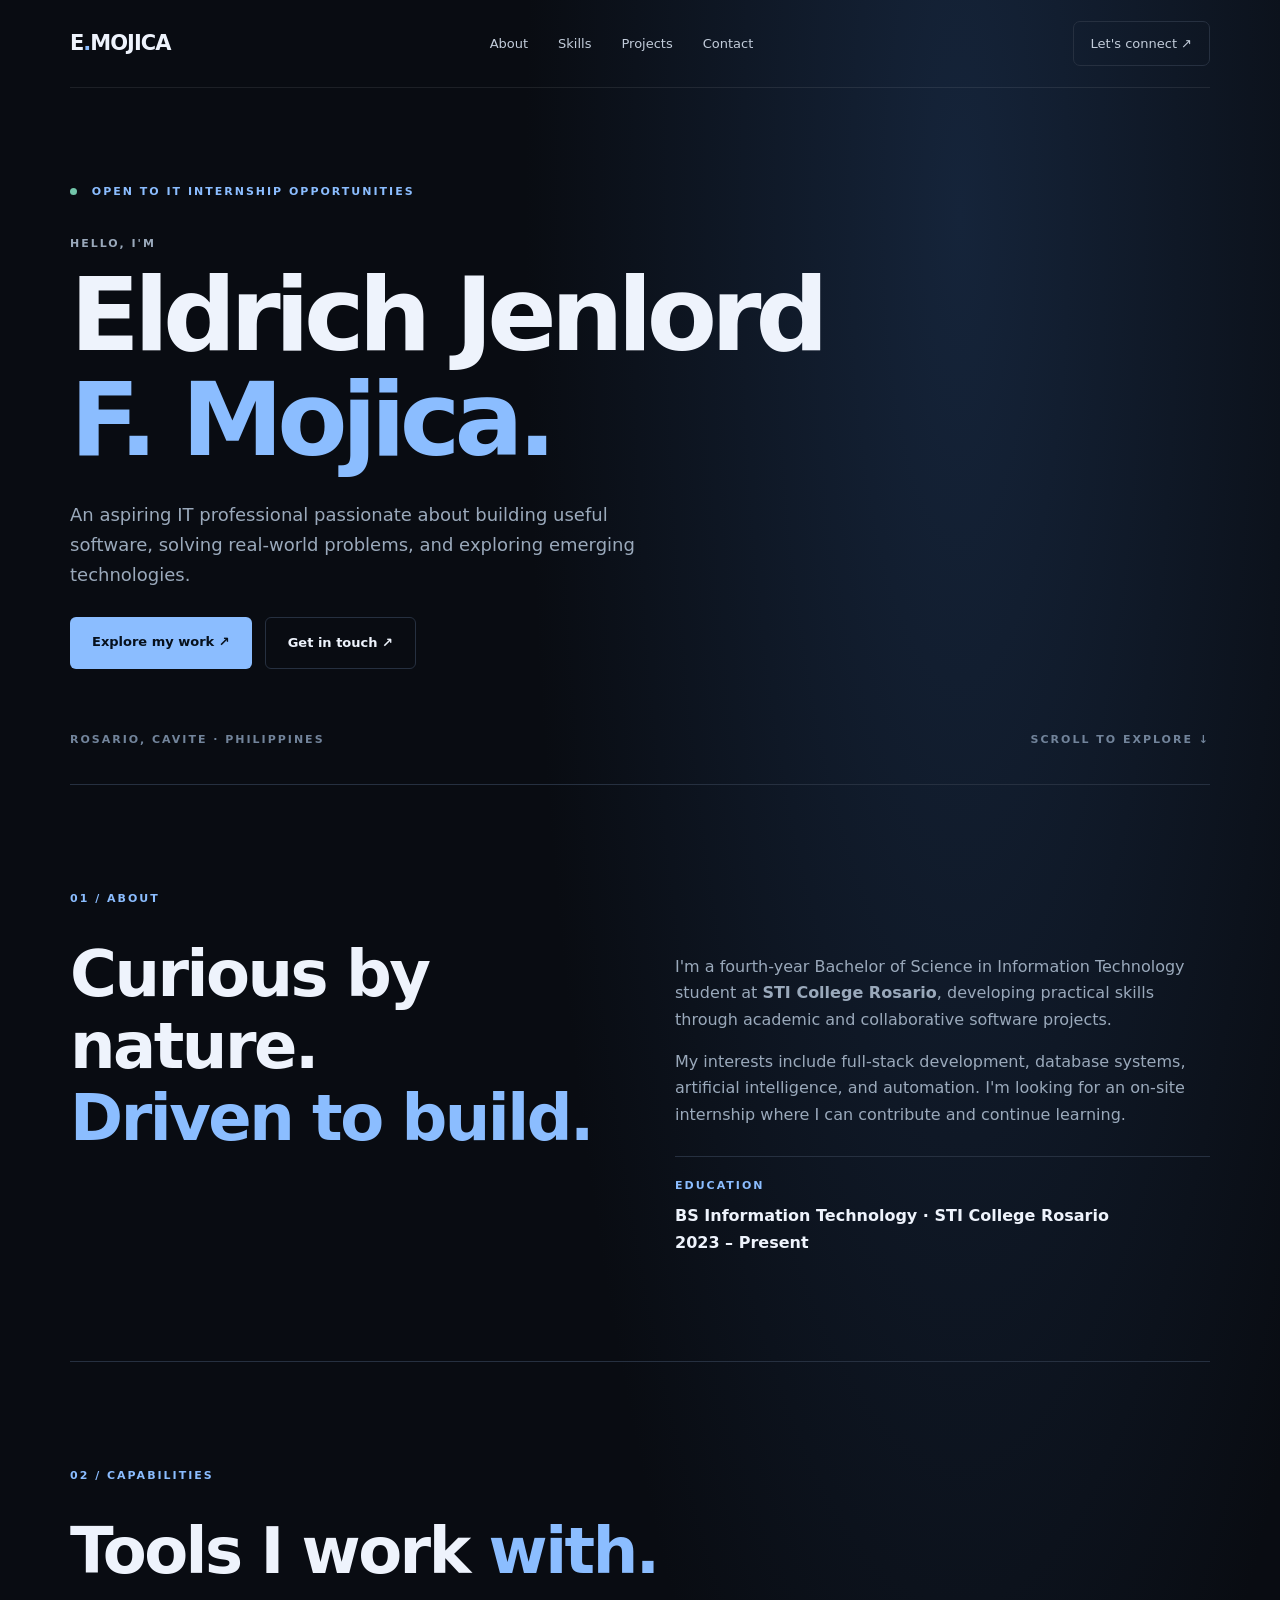
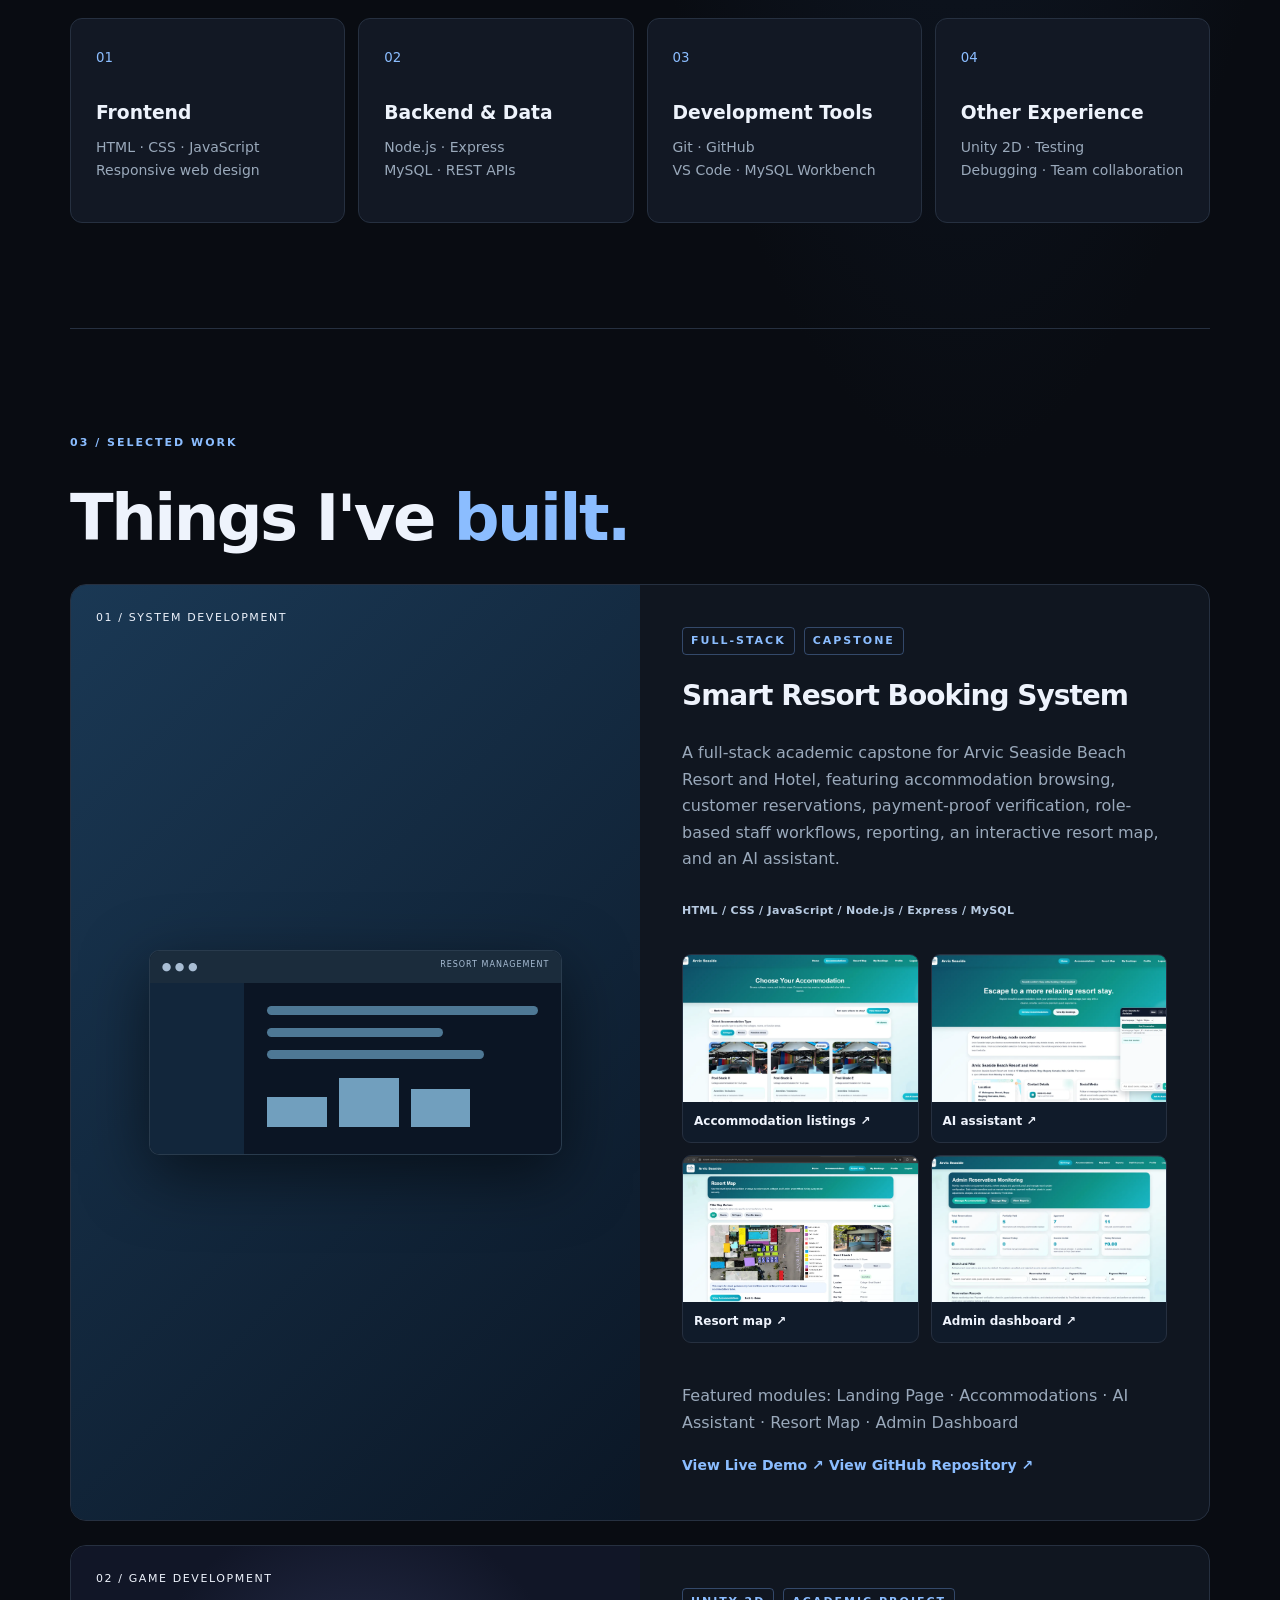
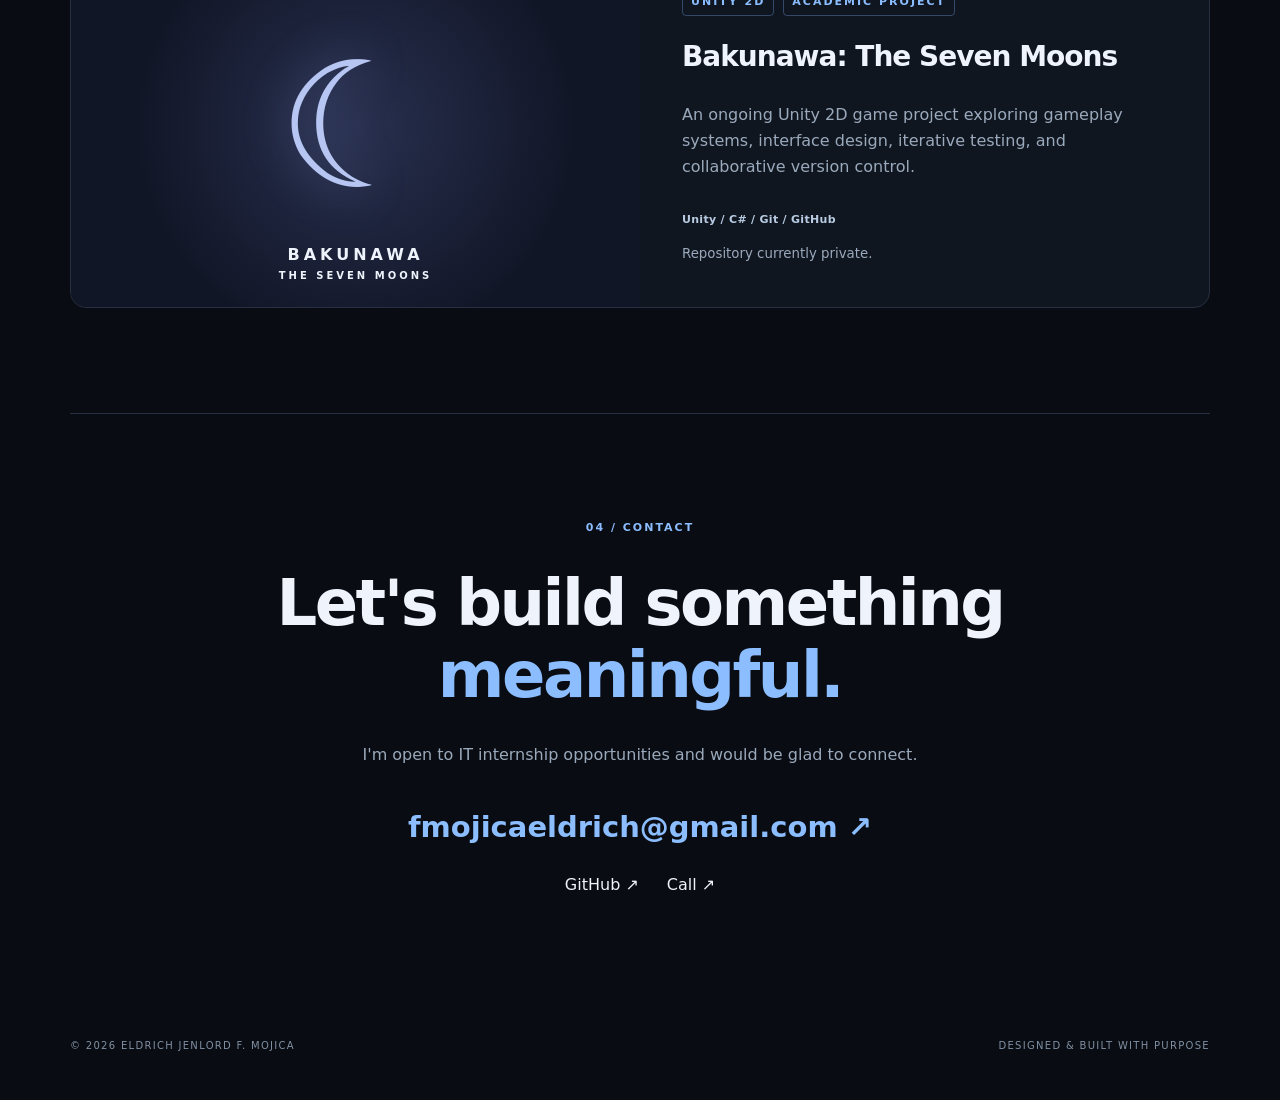
==== commit 38ea9be5: "Fix portfolio merge conflicts and organize screenshots" ====
--- a/index.html
+++ b/index.html
@@ -1,6 +1,5 @@
 <!doctype html>
 <html lang="en">
-<<<<<<< Updated upstream
 <head><meta charset="utf-8"><meta name="viewport" content="width=device-width,initial-scale=1"><meta name="theme-color" content="#090c12"><meta name="description" content="Eldrich Jenlord F. Mojica — IT student, developer, and internship candidate."><title>Eldrich Mojica | IT Portfolio</title><link rel="stylesheet" href="style.css"></head>
 <body>
 <header class="nav wrap"><a class="logo" href="#home">E<span>.</span>MOJICA</a><button id="menu" class="menu" aria-label="Toggle navigation" aria-expanded="false">☰</button><nav id="links" aria-label="Main navigation"><a href="#about">About</a><a href="#skills">Skills</a><a href="#projects">Projects</a><a href="#contact">Contact</a></nav><a class="nav-cta" href="mailto:fmojicaeldrich@gmail.com">Let's connect ↗</a></header>
@@ -17,203 +16,4 @@
 </div><p class="project-proof">Featured modules: Landing Page · Accommodations · AI Assistant · Resort Map · Admin Dashboard</p><div class="project-links"><a href="https://capstone-smart-resort-management.vercel.app/" target="_blank" rel="noopener noreferrer">View Live Demo ↗</a> <a href="https://github.com/mojicaeldrichjenlord-cell/Capstone-Smart_Resort_Management" target="_blank" rel="noopener noreferrer">View GitHub Repository ↗</a></div></div></article><article class="project"><div class="project-visual visual-two"><span>02 / GAME DEVELOPMENT</span><div class="moon">☾</div><div class="moon-caption">BAKUNAWA<small>THE SEVEN MOONS</small></div></div><div class="project-info"><div class="tags"><span>UNITY 2D</span><span>ACADEMIC PROJECT</span></div><h3>Bakunawa: The Seven Moons</h3><p>An ongoing Unity 2D game project exploring gameplay systems, interface design, iterative testing, and collaborative version control.</p><div class="stack">Unity / C# / Git / GitHub</div><small>Repository currently private.</small></div></article></div></section>
 <section id="contact" class="section wrap contact"><div class="section-label">04 / CONTACT</div><h2>Let's build something<br><span>meaningful.</span></h2><p>I'm open to IT internship opportunities and would be glad to connect.</p><a class="email-link" href="mailto:fmojicaeldrich@gmail.com">fmojicaeldrich@gmail.com ↗</a><div class="contact-links"><a href="https://github.com/mojicaeldrichjenlord-cell" target="_blank" rel="noopener noreferrer">GitHub ↗</a><a href="tel:+639672995549">Call ↗</a></div></section>
 </main><footer class="wrap"><span>© <span id="year">2026</span> ELDRICH JENLORD F. MOJICA</span><span>DESIGNED & BUILT WITH PURPOSE</span></footer><script src="script.js"></script>
-</body></html>
-=======
-  <head>
-    <meta charset="utf-8" />
-    <meta name="viewport" content="width=device-width,initial-scale=1" />
-    <meta name="theme-color" content="#090c12" />
-    <meta
-      name="description"
-      content="Eldrich Jenlord F. Mojica — IT student, developer, and internship candidate."
-    />
-    <title>Eldrich Mojica | IT Portfolio</title>
-    <link rel="stylesheet" href="style.css" />
-  </head>
-  <body>
-    <header class="nav wrap">
-      <a class="logo" href="#home">E<span>.</span>MOJICA</a
-      ><button
-        id="menu"
-        class="menu"
-        aria-label="Toggle navigation"
-        aria-expanded="false"
-      >
-        ☰
-      </button>
-      <nav id="links" aria-label="Main navigation">
-        <a href="#about">About</a><a href="#skills">Skills</a
-        ><a href="#projects">Projects</a><a href="#contact">Contact</a>
-      </nav>
-      <a class="nav-cta" href="mailto:fmojicaeldrich@gmail.com"
-        >Let's connect ↗</a
-      >
-    </header>
-    <main>
-      <section id="home" class="hero wrap">
-        <div class="eyebrow">
-          <span class="dot"></span> OPEN TO IT INTERNSHIP OPPORTUNITIES
-        </div>
-        <p class="kicker">HELLO, I'M</p>
-        <h1>Eldrich Jenlord<br /><em>F. Mojica.</em></h1>
-        <p class="intro">
-          An aspiring IT professional passionate about building useful software,
-          solving real-world problems, and exploring emerging technologies.
-        </p>
-        <div class="actions">
-          <a class="primary" href="#projects">Explore my work ↗</a
-          ><a class="secondary" href="#contact">Get in touch ↗</a>
-        </div>
-        <div class="hero-bottom">
-          <span>ROSARIO, CAVITE · PHILIPPINES</span
-          ><span>SCROLL TO EXPLORE ↓</span>
-        </div>
-      </section>
-      <section id="about" class="section wrap">
-        <div class="section-label">01 / ABOUT</div>
-        <div class="section-grid">
-          <h2>Curious by nature.<br /><span>Driven to build.</span></h2>
-          <div>
-            <p>
-              I'm a fourth-year Bachelor of Science in Information Technology
-              student at <strong>STI College Rosario</strong>, developing
-              practical skills through academic and collaborative software
-              projects.
-            </p>
-            <p>
-              My interests include full-stack development, database systems,
-              artificial intelligence, and automation. I'm looking for an
-              on-site internship where I can contribute and continue learning.
-            </p>
-            <div class="detail">
-              <small>EDUCATION</small
-              ><strong
-                >BS Information Technology · STI College Rosario<br />2023 –
-                Present</strong
-              >
-            </div>
-          </div>
-        </div>
-      </section>
-      <section id="skills" class="section wrap">
-        <div class="section-label">02 / CAPABILITIES</div>
-        <h2>Tools I work <span>with.</span></h2>
-        <div class="skills-grid">
-          <article class="panel">
-            <small>01</small>
-            <h3>Frontend</h3>
-            <p>HTML · CSS · JavaScript<br />Responsive web design</p>
-          </article>
-          <article class="panel">
-            <small>02</small>
-            <h3>Backend & Data</h3>
-            <p>Node.js · Express<br />MySQL · REST APIs</p>
-          </article>
-          <article class="panel">
-            <small>03</small>
-            <h3>Development Tools</h3>
-            <p>Git · GitHub<br />VS Code · MySQL Workbench</p>
-          </article>
-          <article class="panel">
-            <small>04</small>
-            <h3>Other Experience</h3>
-            <p>Unity 2D · Testing<br />Debugging · Team collaboration</p>
-          </article>
-        </div>
-      </section>
-      <section id="projects" class="section wrap">
-        <div class="section-label">03 / SELECTED WORK</div>
-        <h2>Things I've <span>built.</span></h2>
-        <div class="projects">
-          <article class="project">
-            <div class="project-visual visual-one">
-              <span>01 / SYSTEM DEVELOPMENT</span>
-              <div class="mock-window">
-                <div class="mock-top">● ● ● <span>RESORT MANAGEMENT</span></div>
-                <div class="mock-content">
-                  <div class="mock-side"></div>
-                  <div class="mock-main">
-                    <i></i><i></i><i></i>
-                    <div class="mock-bars"><b></b><b></b><b></b></div>
-                  </div>
-                </div>
-              </div>
-            </div>
-            <div class="project-info">
-              <div class="tags">
-                <span>FULL-STACK</span><span>CAPSTONE</span>
-              </div>
-              <h3>Smart Resort Booking System</h3>
-              <p>
-                A full-stack academic capstone for Arvic Seaside Beach Resort
-                and Hotel, featuring accommodation browsing, customer
-                reservations, payment-proof verification, role-based staff
-                workflows, reporting, an interactive resort map, and an AI
-                assistant.
-              </p>
-              <div class="stack">
-                HTML / CSS / JavaScript / Node.js / Express / MySQL
-              </div>
-              <p class="project-proof">
-                Featured modules: Landing Page · Accommodations · AI Assistant ·
-                Resort Map · Admin Dashboard
-              </p>
-              <a
-                href="https://github.com/mojicaeldrichjenlord-cell/Capstone-Smart_Resort_Management"
-                target="_blank"
-                rel="noopener noreferrer"
-                >View GitHub repository ↗</a
-              >
-            </div>
-          </article>
-          <article class="project">
-            <div class="project-visual visual-two">
-              <span>02 / GAME DEVELOPMENT</span>
-              <div class="moon">☾</div>
-              <div class="moon-caption">
-                BAKUNAWA<small>THE SEVEN MOONS</small>
-              </div>
-            </div>
-            <div class="project-info">
-              <div class="tags">
-                <span>UNITY 2D</span><span>ACADEMIC PROJECT</span>
-              </div>
-              <h3>Bakunawa: The Seven Moons</h3>
-              <p>
-                An ongoing Unity 2D game project exploring gameplay systems,
-                interface design, iterative testing, and collaborative version
-                control.
-              </p>
-              <div class="stack">Unity / C# / Git / GitHub</div>
-              <small>Repository currently private.</small>
-            </div>
-          </article>
-        </div>
-      </section>
-      <section id="contact" class="section wrap contact">
-        <div class="section-label">04 / CONTACT</div>
-        <h2>Let's build something<br /><span>meaningful.</span></h2>
-        <p>
-          I'm open to IT internship opportunities and would be glad to connect.
-        </p>
-        <a class="email-link" href="mailto:fmojicaeldrich@gmail.com"
-          >fmojicaeldrich@gmail.com ↗</a
-        >
-        <div class="contact-links">
-          <a
-            href="https://github.com/mojicaeldrichjenlord-cell"
-            target="_blank"
-            rel="noopener noreferrer"
-            >GitHub ↗</a
-          ><a href="tel:+639672995549">Call ↗</a>
-        </div>
-      </section>
-    </main>
-    <footer class="wrap">
-      <span>© <span id="year">2026</span> ELDRICH JENLORD F. MOJICA</span
-      ><span>DESIGNED & BUILT WITH PURPOSE</span>
-    </footer>
-    <script src="script.js"></script>
-  </body>
-</html>
->>>>>>> Stashed changes
+</body></html>
--- a/style.css
+++ b/style.css
@@ -1,4 +1,3 @@
-<<<<<<< Updated upstream
 :root{color-scheme:dark;--bg:#090c12;--panel:#121824;--line:#263040;--text:#eef3fc;--muted:#9aa9bb;--accent:#8bbdff}*{box-sizing:border-box}html{scroll-behavior:smooth}body{margin:0;background:radial-gradient(ellipse at 75% 5%,#15243a 0%,transparent 32%),var(--bg);color:var(--text);font-family:Inter,ui-sans-serif,system-ui,-apple-system,Segoe UI,sans-serif;line-height:1.65}a{color:inherit;text-decoration:none}a:focus-visible,button:focus-visible{outline:2px solid var(--accent);outline-offset:4px}.wrap{width:min(1140px,calc(100% - 48px));margin:auto}.nav{height:88px;display:flex;align-items:center;justify-content:space-between;gap:24px;border-bottom:1px solid #ffffff15}.logo{font-size:21px;font-weight:850;letter-spacing:-1px}.logo span{color:var(--accent)}nav{display:flex;gap:30px}nav a,.nav-cta{font-size:13px;color:#c2ccda}nav a:hover,.contact-links a:hover{color:var(--accent)}.nav-cta{border:1px solid var(--line);padding:11px 17px;border-radius:7px}.menu{display:none}.hero{min-height:650px;display:flex;flex-direction:column;justify-content:center;position:relative;padding:95px 0 115px}.eyebrow,.kicker,.section-label,.hero-bottom,.tags,.stack,.detail small{font-size:11px;letter-spacing:2px;font-weight:700}.eyebrow{color:var(--accent)}.dot{display:inline-block;width:7px;height:7px;border-radius:50%;background:#73c6aa;margin-right:9px}.kicker{margin:34px 0 10px;color:var(--muted)}h1{font-size:clamp(56px,8vw,108px);line-height:1.02;letter-spacing:-6px;margin:0;font-weight:800}h1 em{font-style:normal;color:var(--accent)}.intro{font-size:18px;color:var(--muted);max-width:580px;margin:28px 0}.actions{display:flex;gap:13px;flex-wrap:wrap}.actions a{padding:14px 22px;border-radius:6px;font-size:13px;font-weight:750}.primary{background:var(--accent);color:#07111d}.secondary{border:1px solid var(--line)}.hero-bottom{position:absolute;bottom:35px;left:0;right:0;display:flex;justify-content:space-between;color:#72849b}.section{padding:105px 0;border-top:1px solid var(--line);scroll-margin-top:25px}.section-label{color:var(--accent);margin-bottom:30px}.section h2{font-size:clamp(38px,5vw,64px);letter-spacing:-2.5px;line-height:1.13;margin:0 0 30px}.section h2 span{color:var(--accent)}.section-grid{display:grid;grid-template-columns:1fr 1fr;gap:70px}.section p{color:var(--muted)}.detail{border-top:1px solid var(--line);padding-top:20px;margin-top:28px;display:grid;gap:8px}.detail small{color:var(--accent)}.skills-grid{display:grid;grid-template-columns:repeat(4,1fr);gap:13px}.panel{background:var(--panel);border:1px solid var(--line);border-radius:12px;padding:25px;min-height:205px}.panel small{color:var(--accent)}.panel h3{margin:28px 0 7px}.panel p{font-size:14px;margin:0}.projects{display:grid;gap:24px}.project{display:grid;grid-template-columns:1fr 1fr;background:#101620;border:1px solid var(--line);border-radius:16px;overflow:hidden}.project-visual{min-height:330px;padding:26px;position:relative;display:flex;align-items:center;justify-content:center;overflow:hidden}.project-visual>span{position:absolute;top:24px;left:25px;font-size:11px;letter-spacing:1.6px}.visual-one{background:linear-gradient(135deg,#1a3854,#0b1726)}.visual-two{background:radial-gradient(circle at center,#29304f,#111627 65%)}.mock-window{width:80%;height:205px;background:#0b1524;border:1px solid #6688a055;border-radius:10px;box-shadow:0 20px 65px #0008;overflow:hidden}.mock-top{height:32px;background:#1b2c3c;color:#a8bdd4;font-size:11px;padding:7px 12px}.mock-top span{float:right;font-size:8px;letter-spacing:1px}.mock-content{display:flex;height:173px}.mock-side{width:23%;background:#12263b}.mock-main{padding:23px;flex:1}.mock-main i{display:block;height:9px;background:#4e7895;margin-bottom:13px;border-radius:5px}.mock-main i:nth-child(2){width:65%}.mock-main i:nth-child(3){width:80%}.mock-bars{display:flex;gap:12px;align-items:end;height:55px}.mock-bars b{background:#719fbe;width:22%;height:55%}.mock-bars b:nth-child(2){height:90%}.mock-bars b:nth-child(3){height:70%}.moon{font-size:175px;line-height:1;color:#b6c5f1;text-shadow:0 0 50px #90a7ef66}.moon-caption{position:absolute;bottom:22px;text-align:center;letter-spacing:4px;font-weight:800}.moon-caption small{display:block;font-size:10px;letter-spacing:3px}.project-info{padding:42px;display:flex;flex-direction:column;justify-content:center}.tags{display:flex;gap:9px;color:var(--accent)}.tags span{border:1px solid #7caeff55;border-radius:4px;padding:4px 8px}.project-info h3{font-size:28px;letter-spacing:-1px;margin:18px 0 5px}.stack{color:#b8cbe2;letter-spacing:.3px;margin:14px 0}.project-info a{font-size:14px;color:var(--accent);font-weight:700}.project-info small{color:var(--muted)}.contact{text-align:center}.contact .email-link{display:inline-block;font-size:clamp(18px,3vw,29px);color:var(--accent);font-weight:700;margin:20px 0}.contact-links{display:flex;justify-content:center;gap:28px}footer{padding:35px 0 45px;display:flex;justify-content:space-between;gap:20px;font-size:10px;letter-spacing:1.3px;color:#8190a4}@media(max-width:850px){.skills-grid{grid-template-columns:repeat(2,1fr)}.section-grid,.project{grid-template-columns:1fr}.section-grid{gap:15px}.project-visual{min-height:290px}.hero{min-height:610px}h1{letter-spacing:-3px}}@media(max-width:600px){.wrap{width:min(100% - 32px,1140px)}.nav{height:70px}.menu{display:block;margin-left:auto;background:transparent;border:1px solid var(--line);color:var(--text);font-size:22px;padding:3px 11px;border-radius:6px}.nav-cta{display:none}nav{display:none;position:absolute;z-index:5;top:70px;left:0;right:0;background:#111927;padding:25px;flex-direction:column;border-bottom:1px solid var(--line)}nav.open{display:flex}.hero{padding:70px 0 100px;min-height:590px}h1{font-size:clamp(45px,12vw,68px);letter-spacing:-2px}.intro{font-size:16px}.hero-bottom{font-size:9px;gap:12px}.section{padding:72px 0}.skills-grid{grid-template-columns:1fr}.panel{min-height:150px}.panel h3{margin:14px 0 7px}.project-info{padding:27px}.project-visual{min-height:245px}.mock-window{height:170px}.mock-content{height:138px}footer{flex-direction:column}}@media(prefers-reduced-motion:reduce){html{scroll-behavior:auto}}
 /* Real capstone screenshots: responsive, accessible project gallery. */
 .gallery{display:grid;grid-template-columns:repeat(2,minmax(0,1fr));gap:12px;margin:20px 0 24px}
@@ -8,589 +7,3 @@
 .gallery a span{display:block;padding:10px 11px}
 @media(max-width:500px){.gallery{grid-template-columns:1fr}}
 @media(prefers-reduced-motion:reduce){.gallery img{transition:none}}
-=======
-:root {
-    color-scheme: dark;
-    --bg: #090c12;
-    --panel: #121824;
-    --line: #263040;
-    --text: #eef3fc;
-    --muted: #9aa9bb;
-    --accent: #8bbdff
-}
-
-* {
-    box-sizing: border-box
-}
-
-html {
-    scroll-behavior: smooth
-}
-
-body {
-    margin: 0;
-    background: radial-gradient(ellipse at 75% 5%, #15243a 0%, transparent 32%), var(--bg);
-    color: var(--text);
-    font-family: Inter, ui-sans-serif, system-ui, -apple-system, Segoe UI, sans-serif;
-    line-height: 1.65
-}
-
-a {
-    color: inherit;
-    text-decoration: none
-}
-
-a:focus-visible,
-button:focus-visible {
-    outline: 2px solid var(--accent);
-    outline-offset: 4px
-}
-
-.wrap {
-    width: min(1140px, calc(100% - 48px));
-    margin: auto
-}
-
-.nav {
-    height: 88px;
-    display: flex;
-    align-items: center;
-    justify-content: space-between;
-    gap: 24px;
-    border-bottom: 1px solid #ffffff15
-}
-
-.logo {
-    font-size: 21px;
-    font-weight: 850;
-    letter-spacing: -1px
-}
-
-.logo span {
-    color: var(--accent)
-}
-
-nav {
-    display: flex;
-    gap: 30px
-}
-
-nav a,
-.nav-cta {
-    font-size: 13px;
-    color: #c2ccda
-}
-
-nav a:hover,
-.contact-links a:hover {
-    color: var(--accent)
-}
-
-.nav-cta {
-    border: 1px solid var(--line);
-    padding: 11px 17px;
-    border-radius: 7px
-}
-
-.menu {
-    display: none
-}
-
-.hero {
-    min-height: 650px;
-    display: flex;
-    flex-direction: column;
-    justify-content: center;
-    position: relative;
-    padding: 95px 0 115px
-}
-
-.eyebrow,
-.kicker,
-.section-label,
-.hero-bottom,
-.tags,
-.stack,
-.detail small {
-    font-size: 11px;
-    letter-spacing: 2px;
-    font-weight: 700
-}
-
-.eyebrow {
-    color: var(--accent)
-}
-
-.dot {
-    display: inline-block;
-    width: 7px;
-    height: 7px;
-    border-radius: 50%;
-    background: #73c6aa;
-    margin-right: 9px
-}
-
-.kicker {
-    margin: 34px 0 10px;
-    color: var(--muted)
-}
-
-h1 {
-    font-size: clamp(56px, 8vw, 108px);
-    line-height: 1.02;
-    letter-spacing: -6px;
-    margin: 0;
-    font-weight: 800
-}
-
-h1 em {
-    font-style: normal;
-    color: var(--accent)
-}
-
-.intro {
-    font-size: 18px;
-    color: var(--muted);
-    max-width: 580px;
-    margin: 28px 0
-}
-
-.actions {
-    display: flex;
-    gap: 13px;
-    flex-wrap: wrap
-}
-
-.actions a {
-    padding: 14px 22px;
-    border-radius: 6px;
-    font-size: 13px;
-    font-weight: 750
-}
-
-.primary {
-    background: var(--accent);
-    color: #07111d
-}
-
-.secondary {
-    border: 1px solid var(--line)
-}
-
-.hero-bottom {
-    position: absolute;
-    bottom: 35px;
-    left: 0;
-    right: 0;
-    display: flex;
-    justify-content: space-between;
-    color: #72849b
-}
-
-.section {
-    padding: 105px 0;
-    border-top: 1px solid var(--line);
-    scroll-margin-top: 25px
-}
-
-.section-label {
-    color: var(--accent);
-    margin-bottom: 30px
-}
-
-.section h2 {
-    font-size: clamp(38px, 5vw, 64px);
-    letter-spacing: -2.5px;
-    line-height: 1.13;
-    margin: 0 0 30px
-}
-
-.section h2 span {
-    color: var(--accent)
-}
-
-.section-grid {
-    display: grid;
-    grid-template-columns: 1fr 1fr;
-    gap: 70px
-}
-
-.section p {
-    color: var(--muted)
-}
-
-.detail {
-    border-top: 1px solid var(--line);
-    padding-top: 20px;
-    margin-top: 28px;
-    display: grid;
-    gap: 8px
-}
-
-.detail small {
-    color: var(--accent)
-}
-
-.skills-grid {
-    display: grid;
-    grid-template-columns: repeat(4, 1fr);
-    gap: 13px
-}
-
-.panel {
-    background: var(--panel);
-    border: 1px solid var(--line);
-    border-radius: 12px;
-    padding: 25px;
-    min-height: 205px
-}
-
-.panel small {
-    color: var(--accent)
-}
-
-.panel h3 {
-    margin: 28px 0 7px
-}
-
-.panel p {
-    font-size: 14px;
-    margin: 0
-}
-
-.projects {
-    display: grid;
-    gap: 24px
-}
-
-.project {
-    display: grid;
-    grid-template-columns: 1fr 1fr;
-    background: #101620;
-    border: 1px solid var(--line);
-    border-radius: 16px;
-    overflow: hidden
-}
-
-.project-visual {
-    min-height: 330px;
-    padding: 26px;
-    position: relative;
-    display: flex;
-    align-items: center;
-    justify-content: center;
-    overflow: hidden
-}
-
-.project-visual>span {
-    position: absolute;
-    top: 24px;
-    left: 25px;
-    font-size: 11px;
-    letter-spacing: 1.6px
-}
-
-.visual-one {
-    background: linear-gradient(135deg, #1a3854, #0b1726)
-}
-
-.visual-two {
-    background: radial-gradient(circle at center, #29304f, #111627 65%)
-}
-
-.mock-window {
-    width: 80%;
-    height: 205px;
-    background: #0b1524;
-    border: 1px solid #6688a055;
-    border-radius: 10px;
-    box-shadow: 0 20px 65px #0008;
-    overflow: hidden
-}
-
-.mock-top {
-    height: 32px;
-    background: #1b2c3c;
-    color: #a8bdd4;
-    font-size: 11px;
-    padding: 7px 12px
-}
-
-.mock-top span {
-    float: right;
-    font-size: 8px;
-    letter-spacing: 1px
-}
-
-.mock-content {
-    display: flex;
-    height: 173px
-}
-
-.mock-side {
-    width: 23%;
-    background: #12263b
-}
-
-.mock-main {
-    padding: 23px;
-    flex: 1
-}
-
-.mock-main i {
-    display: block;
-    height: 9px;
-    background: #4e7895;
-    margin-bottom: 13px;
-    border-radius: 5px
-}
-
-.mock-main i:nth-child(2) {
-    width: 65%
-}
-
-.mock-main i:nth-child(3) {
-    width: 80%
-}
-
-.mock-bars {
-    display: flex;
-    gap: 12px;
-    align-items: end;
-    height: 55px
-}
-
-.mock-bars b {
-    background: #719fbe;
-    width: 22%;
-    height: 55%
-}
-
-.mock-bars b:nth-child(2) {
-    height: 90%
-}
-
-.mock-bars b:nth-child(3) {
-    height: 70%
-}
-
-.moon {
-    font-size: 175px;
-    line-height: 1;
-    color: #b6c5f1;
-    text-shadow: 0 0 50px #90a7ef66
-}
-
-.moon-caption {
-    position: absolute;
-    bottom: 22px;
-    text-align: center;
-    letter-spacing: 4px;
-    font-weight: 800
-}
-
-.moon-caption small {
-    display: block;
-    font-size: 10px;
-    letter-spacing: 3px
-}
-
-.project-info {
-    padding: 42px;
-    display: flex;
-    flex-direction: column;
-    justify-content: center
-}
-
-.tags {
-    display: flex;
-    gap: 9px;
-    color: var(--accent)
-}
-
-.tags span {
-    border: 1px solid #7caeff55;
-    border-radius: 4px;
-    padding: 4px 8px
-}
-
-.project-info h3 {
-    font-size: 28px;
-    letter-spacing: -1px;
-    margin: 18px 0 5px
-}
-
-.stack {
-    color: #b8cbe2;
-    letter-spacing: .3px;
-    margin: 14px 0
-}
-
-.project-info a {
-    font-size: 14px;
-    color: var(--accent);
-    font-weight: 700
-}
-
-.project-info small {
-    color: var(--muted)
-}
-
-.contact {
-    text-align: center
-}
-
-.contact .email-link {
-    display: inline-block;
-    font-size: clamp(18px, 3vw, 29px);
-    color: var(--accent);
-    font-weight: 700;
-    margin: 20px 0
-}
-
-.contact-links {
-    display: flex;
-    justify-content: center;
-    gap: 28px
-}
-
-footer {
-    padding: 35px 0 45px;
-    display: flex;
-    justify-content: space-between;
-    gap: 20px;
-    font-size: 10px;
-    letter-spacing: 1.3px;
-    color: #8190a4
-}
-
-@media(max-width:850px) {
-    .skills-grid {
-        grid-template-columns: repeat(2, 1fr)
-    }
-
-    .section-grid,
-    .project {
-        grid-template-columns: 1fr
-    }
-
-    .section-grid {
-        gap: 15px
-    }
-
-    .project-visual {
-        min-height: 290px
-    }
-
-    .hero {
-        min-height: 610px
-    }
-
-    h1 {
-        letter-spacing: -3px
-    }
-}
-
-@media(max-width:600px) {
-    .wrap {
-        width: min(100% - 32px, 1140px)
-    }
-
-    .nav {
-        height: 70px
-    }
-
-    .menu {
-        display: block;
-        margin-left: auto;
-        background: transparent;
-        border: 1px solid var(--line);
-        color: var(--text);
-        font-size: 22px;
-        padding: 3px 11px;
-        border-radius: 6px
-    }
-
-    .nav-cta {
-        display: none
-    }
-
-    nav {
-        display: none;
-        position: absolute;
-        z-index: 5;
-        top: 70px;
-        left: 0;
-        right: 0;
-        background: #111927;
-        padding: 25px;
-        flex-direction: column;
-        border-bottom: 1px solid var(--line)
-    }
-
-    nav.open {
-        display: flex
-    }
-
-    .hero {
-        padding: 70px 0 100px;
-        min-height: 590px
-    }
-
-    h1 {
-        font-size: clamp(45px, 12vw, 68px);
-        letter-spacing: -2px
-    }
-
-    .intro {
-        font-size: 16px
-    }
-
-    .hero-bottom {
-        font-size: 9px;
-        gap: 12px
-    }
-
-    .section {
-        padding: 72px 0
-    }
-
-    .skills-grid {
-        grid-template-columns: 1fr
-    }
-
-    .panel {
-        min-height: 150px
-    }
-
-    .panel h3 {
-        margin: 14px 0 7px
-    }
-
-    .project-info {
-        padding: 27px
-    }
-
-    .project-visual {
-        min-height: 245px
-    }
-
-    .mock-window {
-        height: 170px
-    }
-
-    .mock-content {
-        height: 138px
-    }
-
-    footer {
-        flex-direction: column
-    }
-}
-
-@media(prefers-reduced-motion:reduce) {
-    html {
-        scroll-behavior: auto
-    }
-}
->>>>>>> Stashed changes
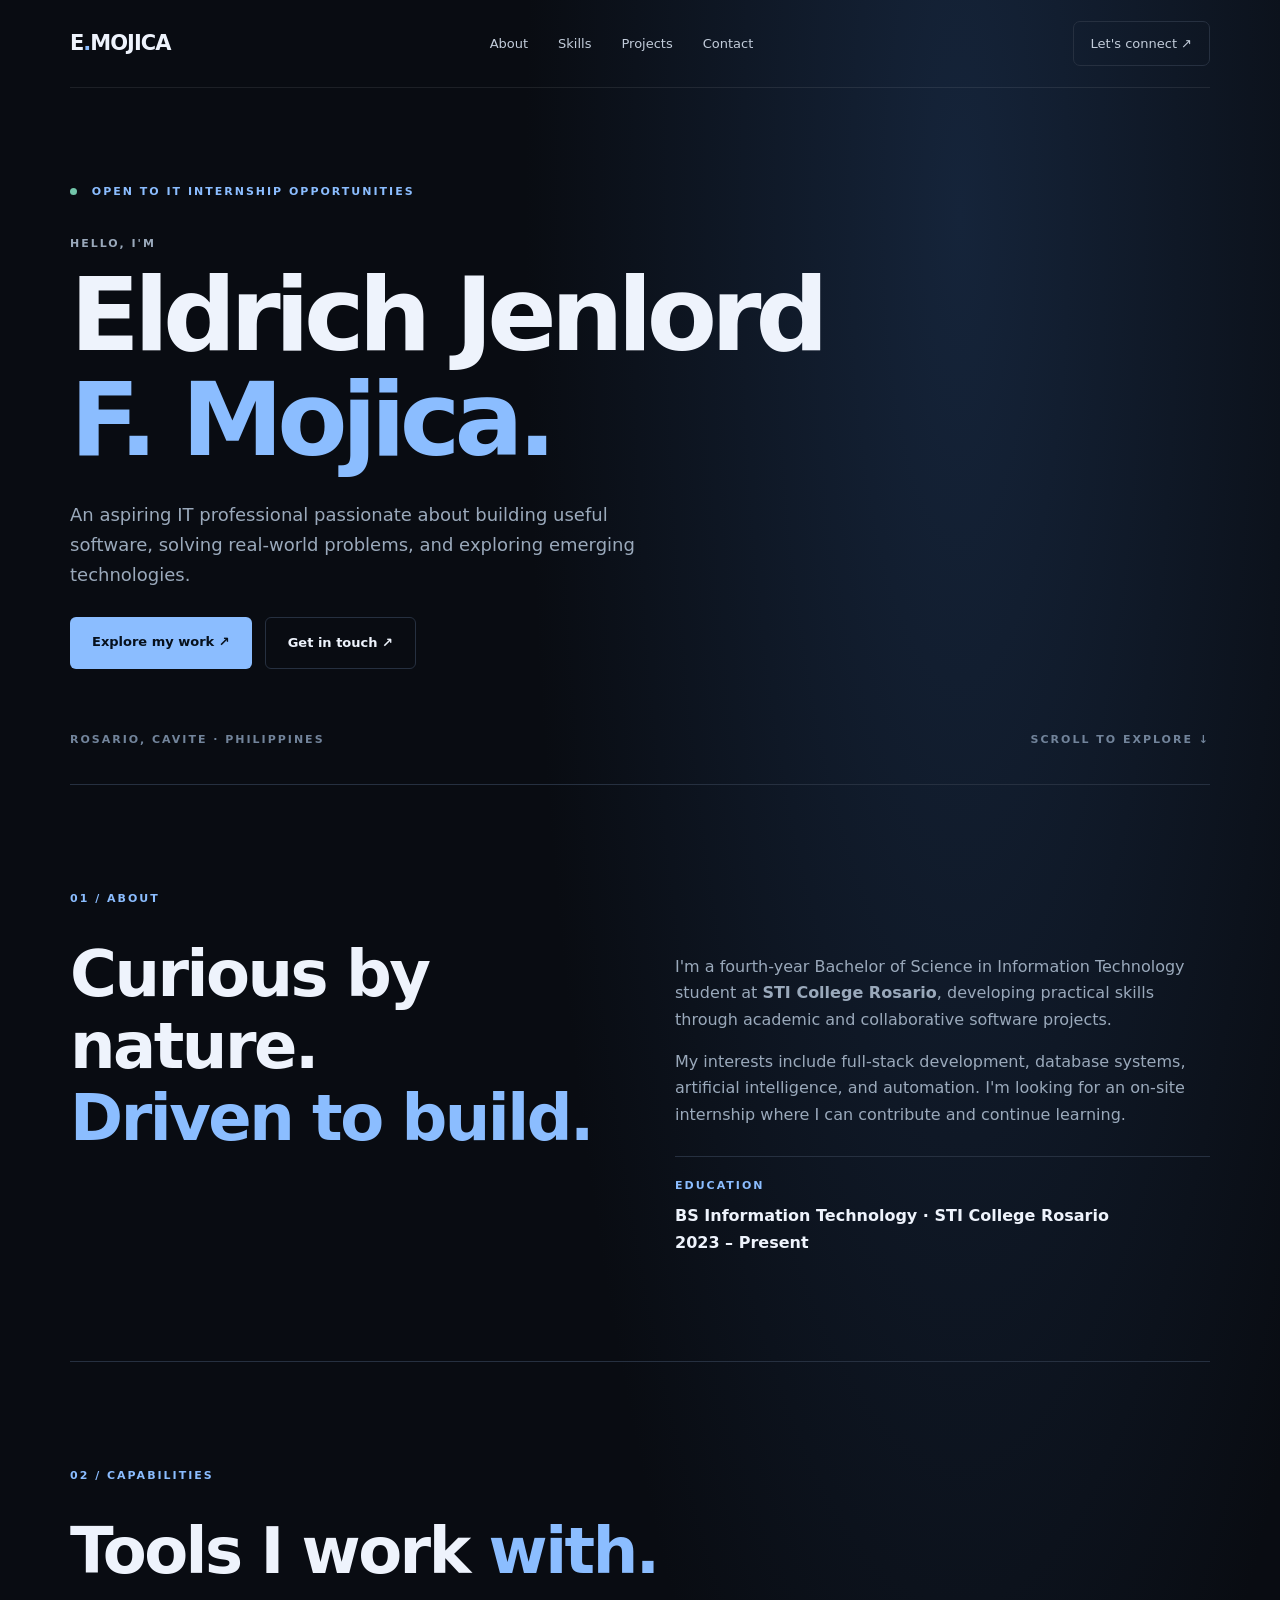
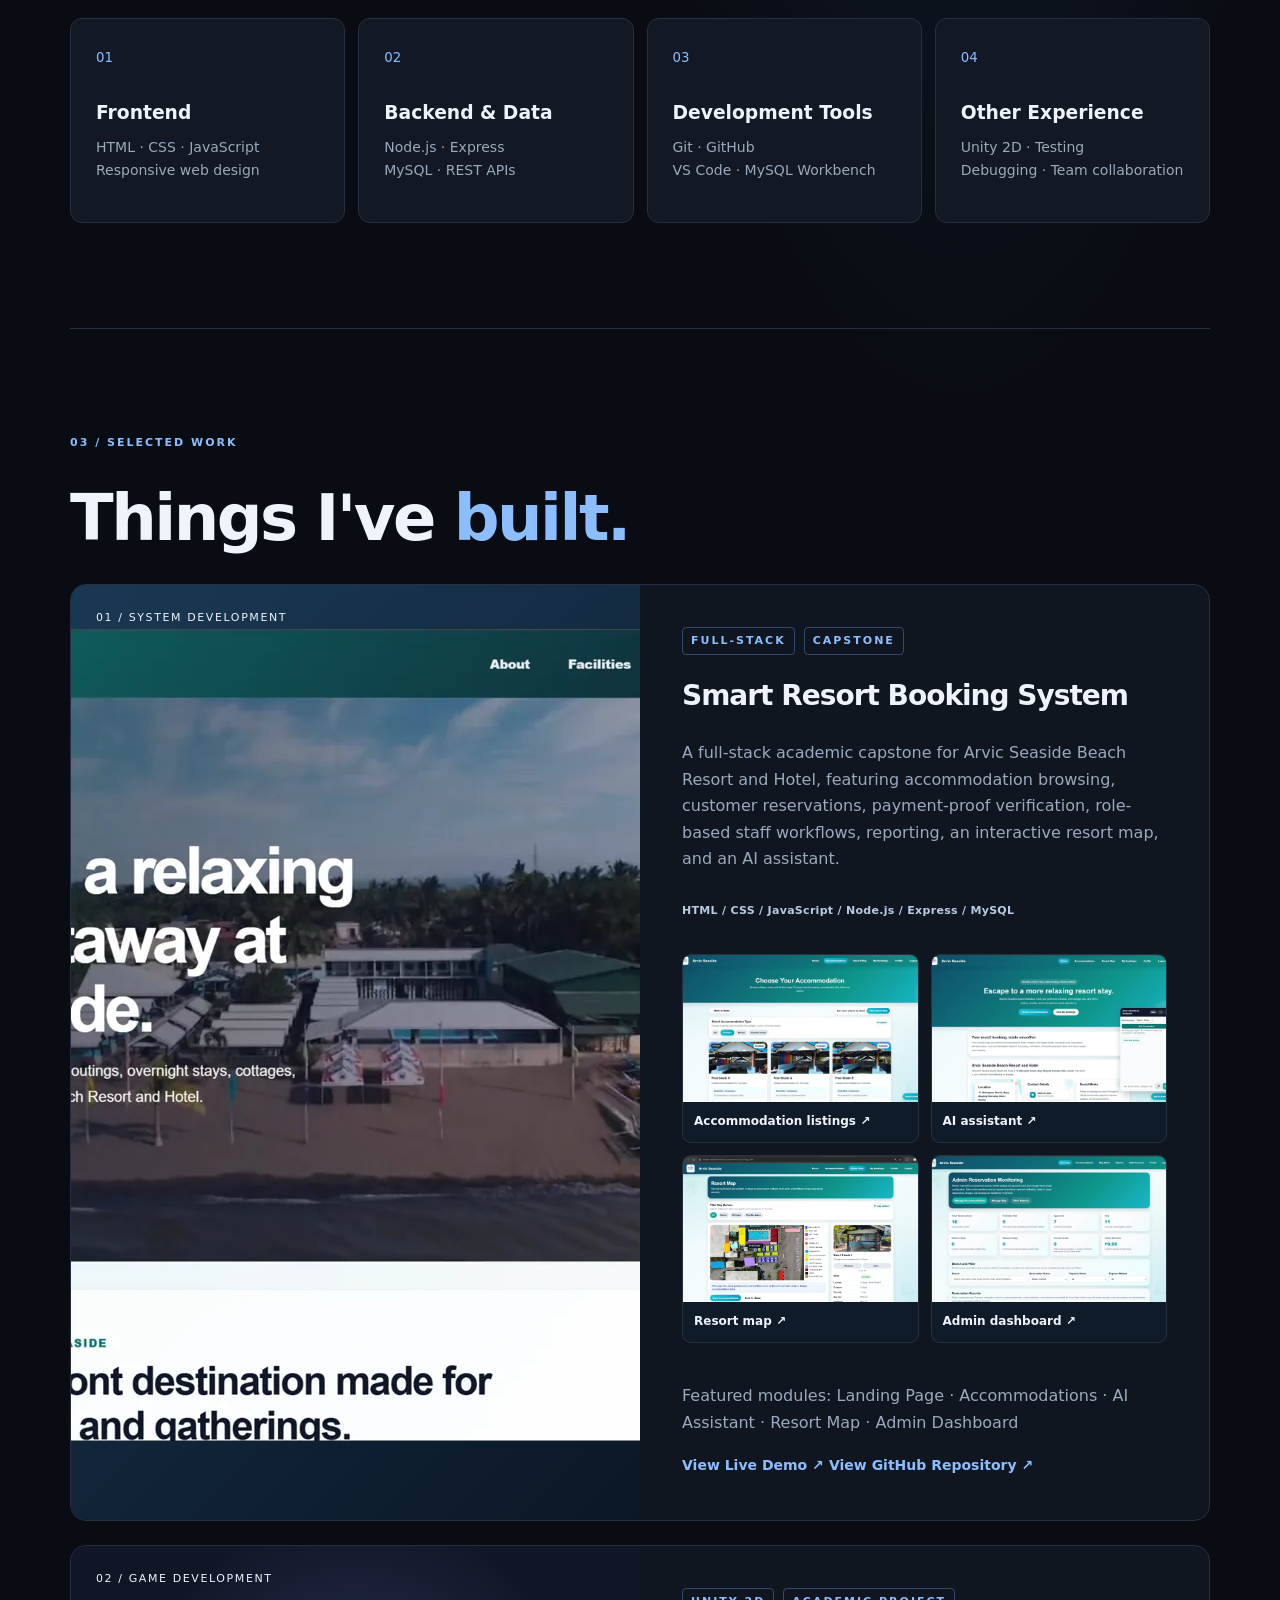
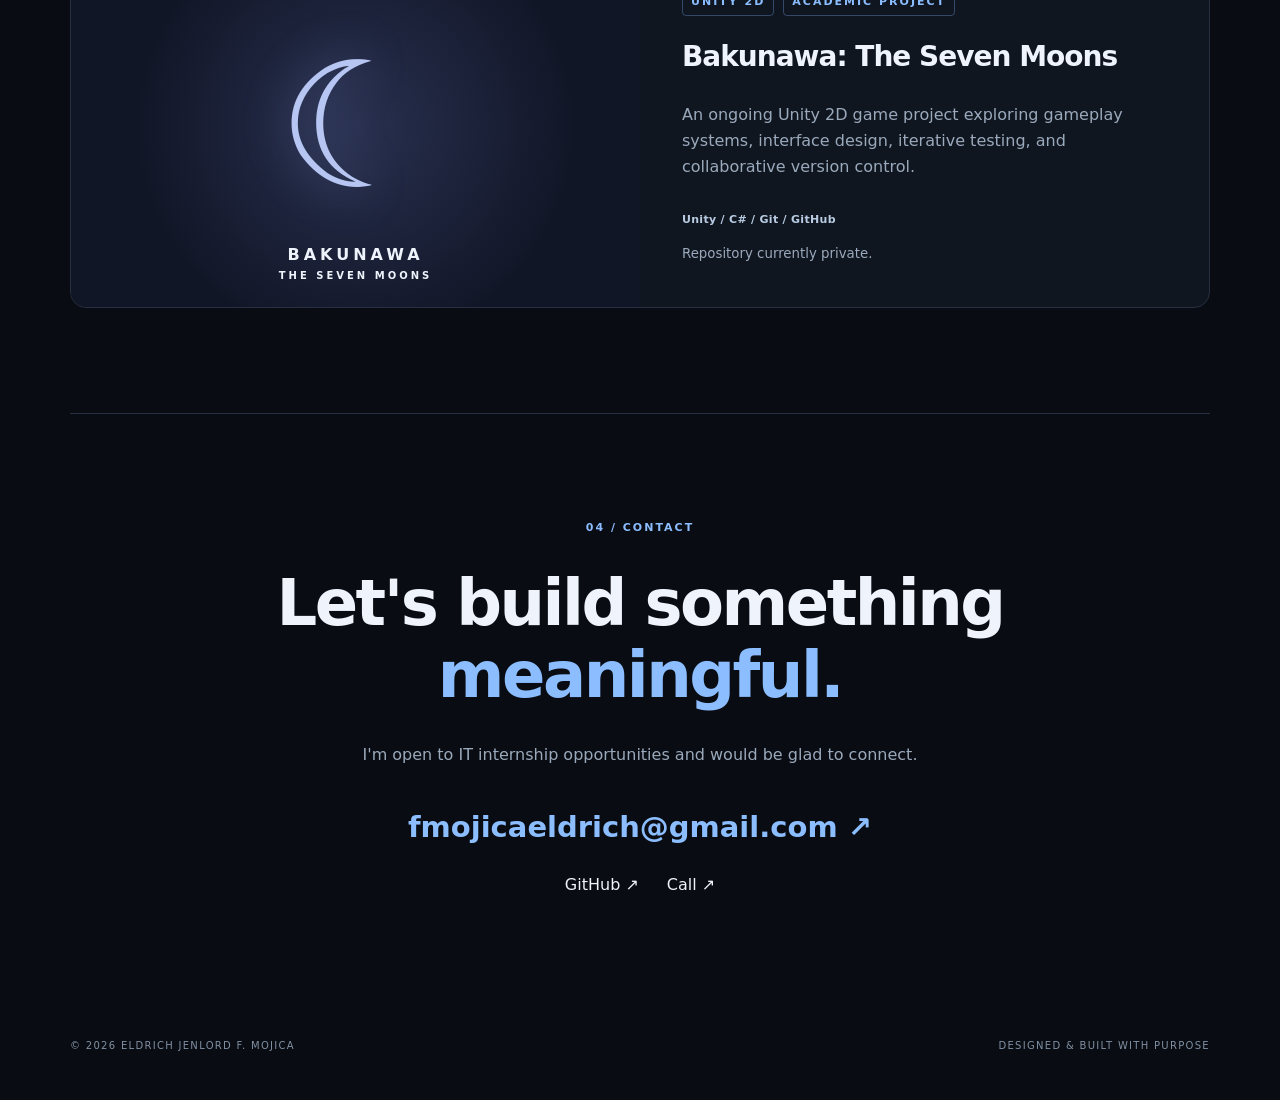
==== commit 1c033a59: "Show actual capstone landing screenshot and polish project links" ====
--- a/index.html
+++ b/index.html
@@ -7,7 +7,7 @@
 <section id="home" class="hero wrap"><div class="eyebrow"><span class="dot"></span> OPEN TO IT INTERNSHIP OPPORTUNITIES</div><p class="kicker">HELLO, I'M</p><h1>Eldrich Jenlord<br><em>F. Mojica.</em></h1><p class="intro">An aspiring IT professional passionate about building useful software, solving real-world problems, and exploring emerging technologies.</p><div class="actions"><a class="primary" href="#projects">Explore my work ↗</a><a class="secondary" href="#contact">Get in touch ↗</a></div><div class="hero-bottom"><span>ROSARIO, CAVITE · PHILIPPINES</span><span>SCROLL TO EXPLORE ↓</span></div></section>
 <section id="about" class="section wrap"><div class="section-label">01 / ABOUT</div><div class="section-grid"><h2>Curious by nature.<br><span>Driven to build.</span></h2><div><p>I'm a fourth-year Bachelor of Science in Information Technology student at <strong>STI College Rosario</strong>, developing practical skills through academic and collaborative software projects.</p><p>My interests include full-stack development, database systems, artificial intelligence, and automation. I'm looking for an on-site internship where I can contribute and continue learning.</p><div class="detail"><small>EDUCATION</small><strong>BS Information Technology · STI College Rosario<br>2023 – Present</strong></div></div></div></section>
 <section id="skills" class="section wrap"><div class="section-label">02 / CAPABILITIES</div><h2>Tools I work <span>with.</span></h2><div class="skills-grid"><article class="panel"><small>01</small><h3>Frontend</h3><p>HTML · CSS · JavaScript<br>Responsive web design</p></article><article class="panel"><small>02</small><h3>Backend & Data</h3><p>Node.js · Express<br>MySQL · REST APIs</p></article><article class="panel"><small>03</small><h3>Development Tools</h3><p>Git · GitHub<br>VS Code · MySQL Workbench</p></article><article class="panel"><small>04</small><h3>Other Experience</h3><p>Unity 2D · Testing<br>Debugging · Team collaboration</p></article></div></section>
-<section id="projects" class="section wrap"><div class="section-label">03 / SELECTED WORK</div><h2>Things I've <span>built.</span></h2><div class="projects"><article class="project"><div class="project-visual visual-one"><span>01 / SYSTEM DEVELOPMENT</span><div class="mock-window"><div class="mock-top">● ● ● <span>RESORT MANAGEMENT</span></div><div class="mock-content"><div class="mock-side"></div><div class="mock-main"><i></i><i></i><i></i><div class="mock-bars"><b></b><b></b><b></b></div></div></div></div></div><div class="project-info"><div class="tags"><span>FULL-STACK</span><span>CAPSTONE</span></div><h3>Smart Resort Booking System</h3><p>A full-stack academic capstone for Arvic Seaside Beach Resort and Hotel, featuring accommodation browsing, customer reservations, payment-proof verification, role-based staff workflows, reporting, an interactive resort map, and an AI assistant.</p><div class="stack">HTML / CSS / JavaScript / Node.js / Express / MySQL</div>
+<section id="projects" class="section wrap"><div class="section-label">03 / SELECTED WORK</div><h2>Things I've <span>built.</span></h2><div class="projects"><article class="project"><div class="project-visual visual-one"><span>01 / SYSTEM DEVELOPMENT</span><a class="project-featured-shot" href="assets/landing.webp" target="_blank" rel="noopener noreferrer" aria-label="Open actual resort landing page screenshot"><img src="assets/landing.webp" alt="Actual landing page of Arvic Seaside Beach Resort and Hotel website" loading="lazy"><span class="image-caption">Landing Page · View Full Screenshot ↗</span></a></div><div class="project-info"><div class="tags"><span>FULL-STACK</span><span>CAPSTONE</span></div><h3>Smart Resort Booking System</h3><p>A full-stack academic capstone for Arvic Seaside Beach Resort and Hotel, featuring accommodation browsing, customer reservations, payment-proof verification, role-based staff workflows, reporting, an interactive resort map, and an AI assistant.</p><div class="stack">HTML / CSS / JavaScript / Node.js / Express / MySQL</div>
 <div class="gallery" aria-label="Actual Smart Resort Booking System screenshots">
   <a href="assets/accommodations.webp" target="_blank" rel="noopener noreferrer"><img src="assets/accommodations.webp" alt="Customer accommodation listing with cottage cards and filters" loading="lazy"><span>Accommodation listings ↗</span></a>
   <a href="assets/ai-assistant.webp" target="_blank" rel="noopener noreferrer"><img src="assets/ai-assistant.webp" alt="Customer homepage with AI assistant chat panel" loading="lazy"><span>AI assistant ↗</span></a>
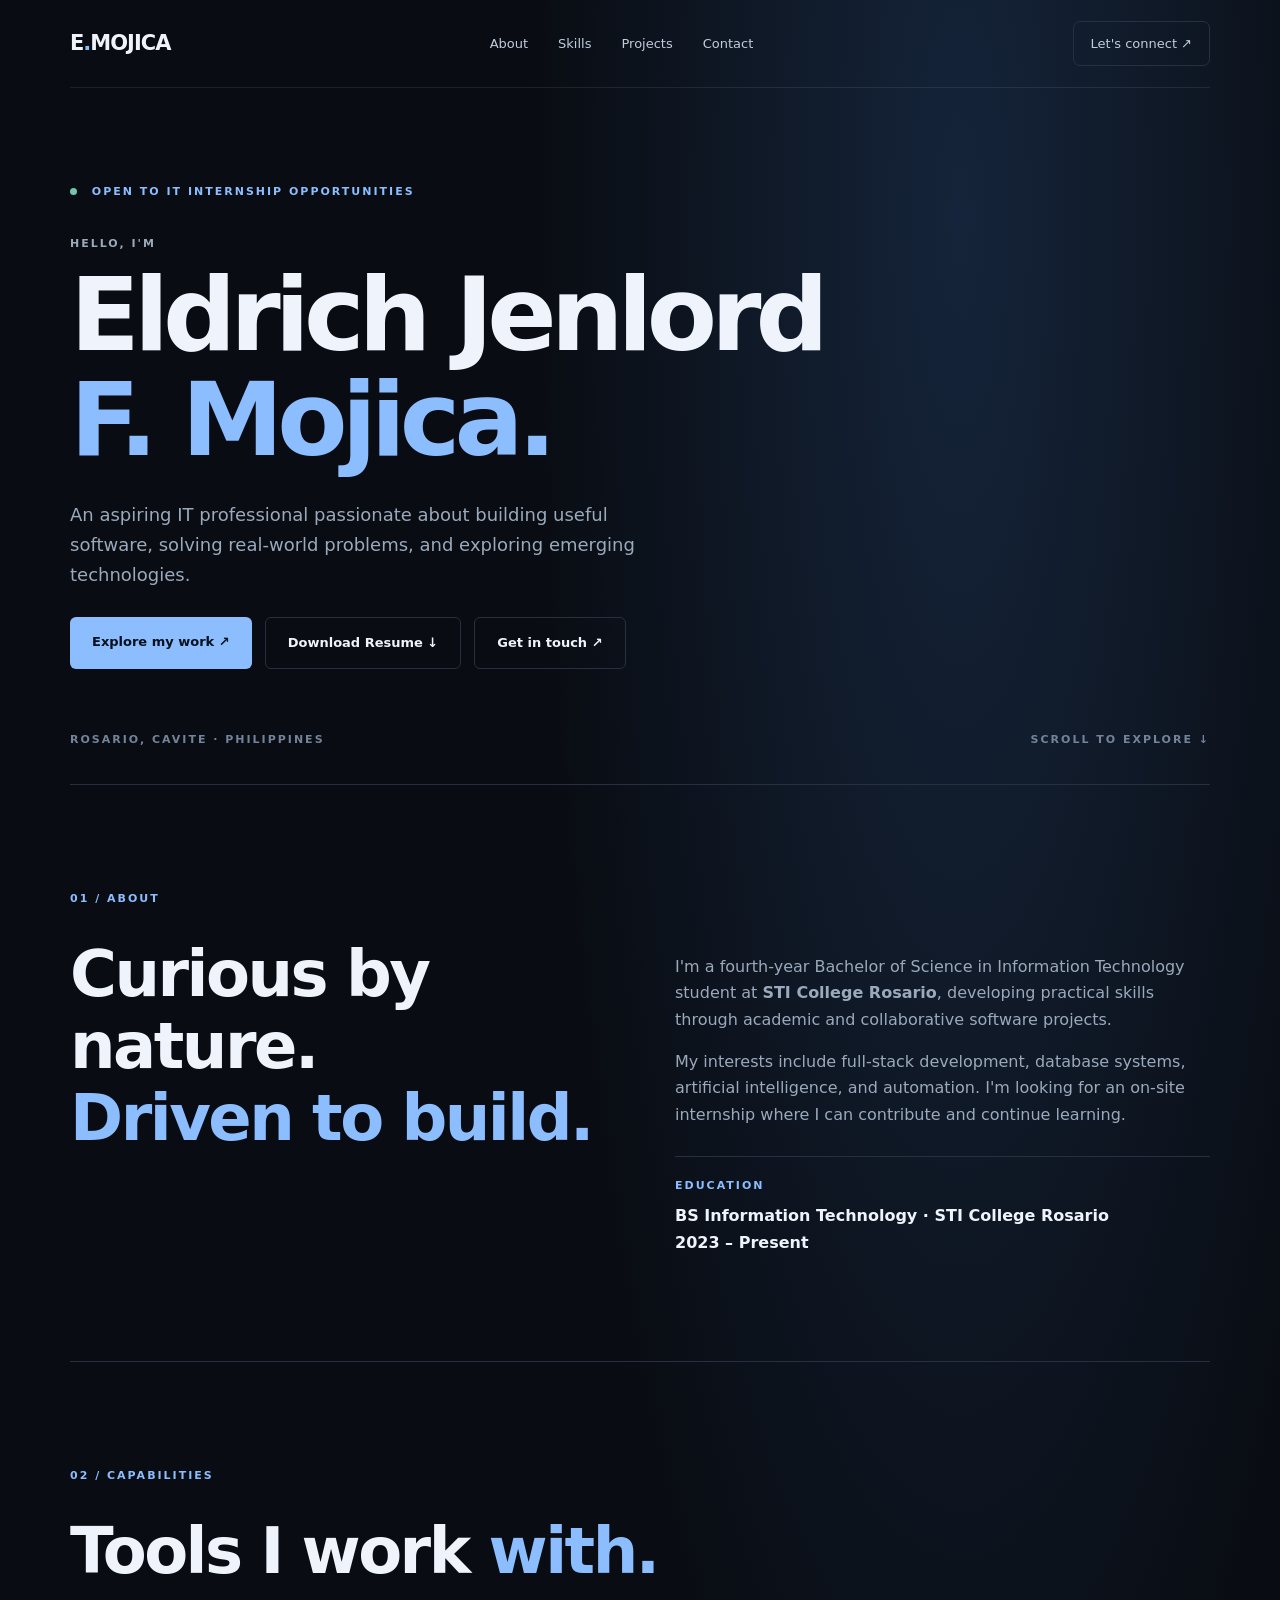
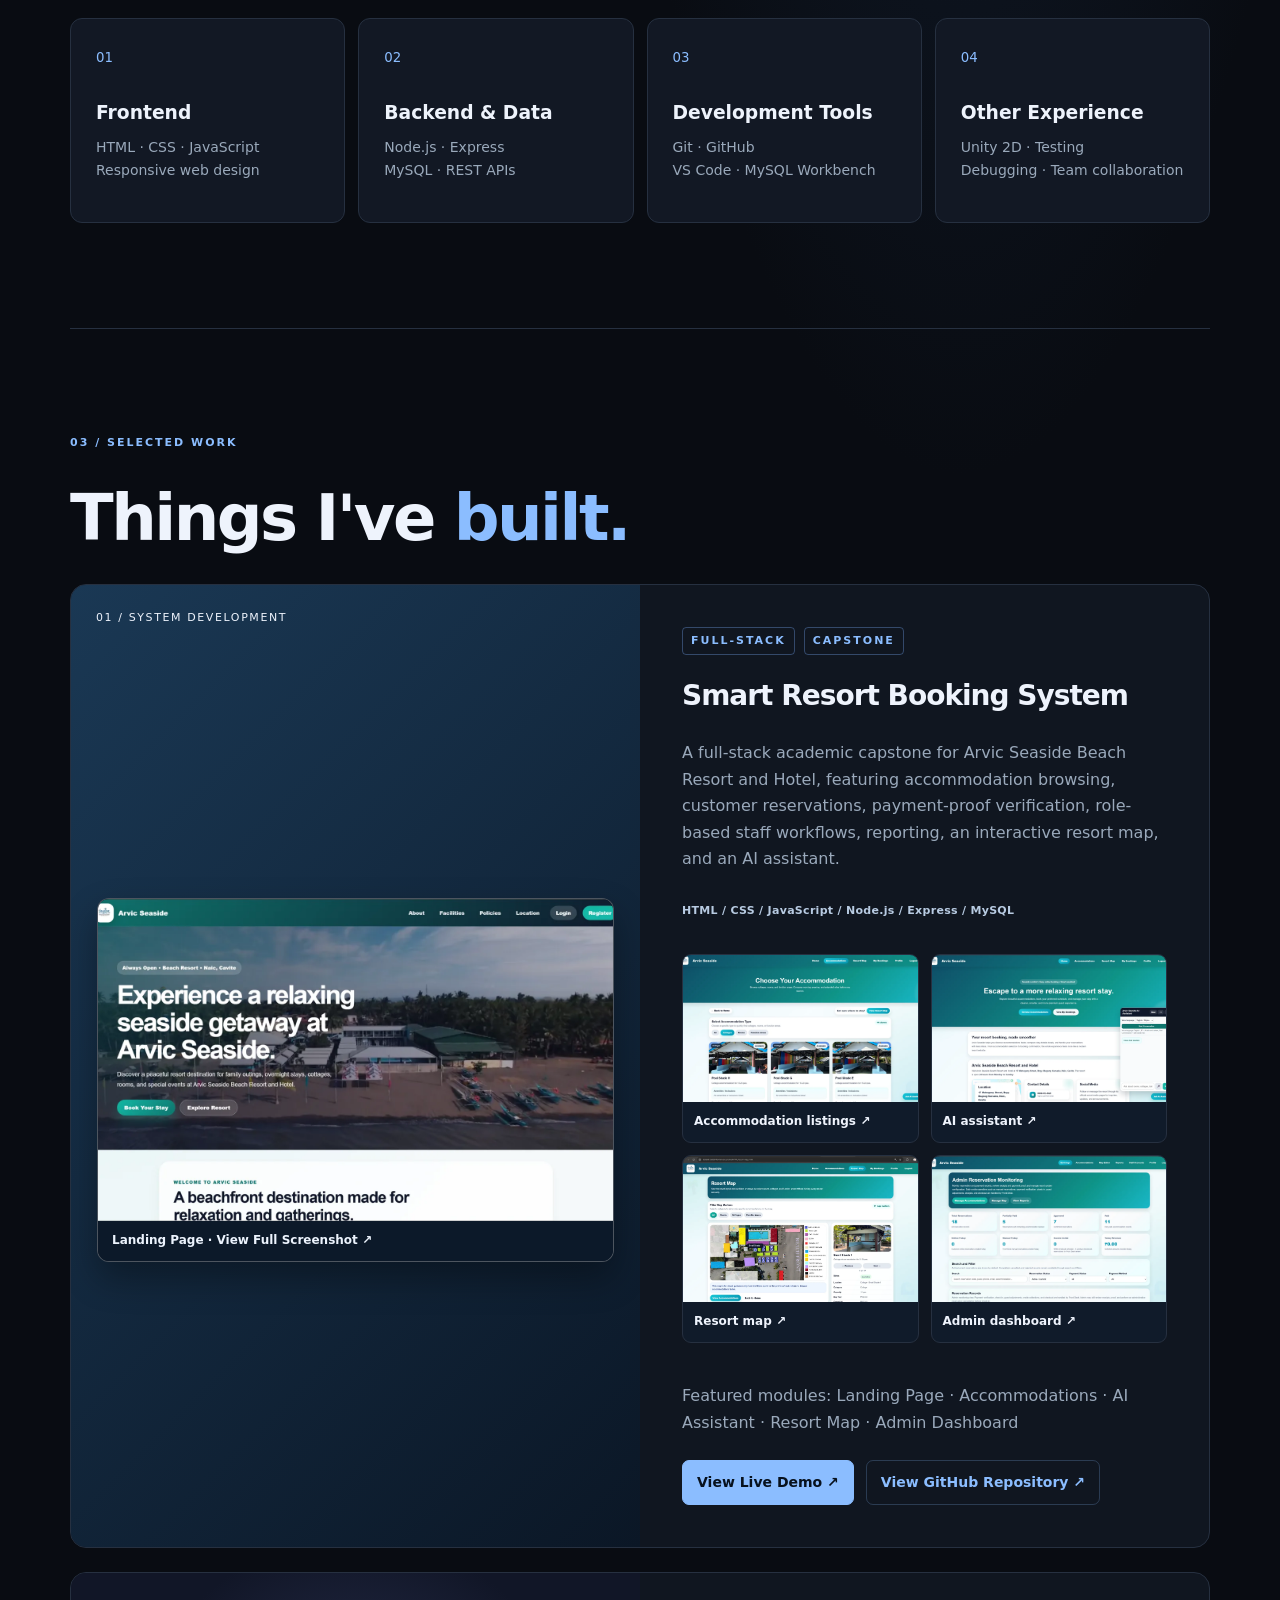
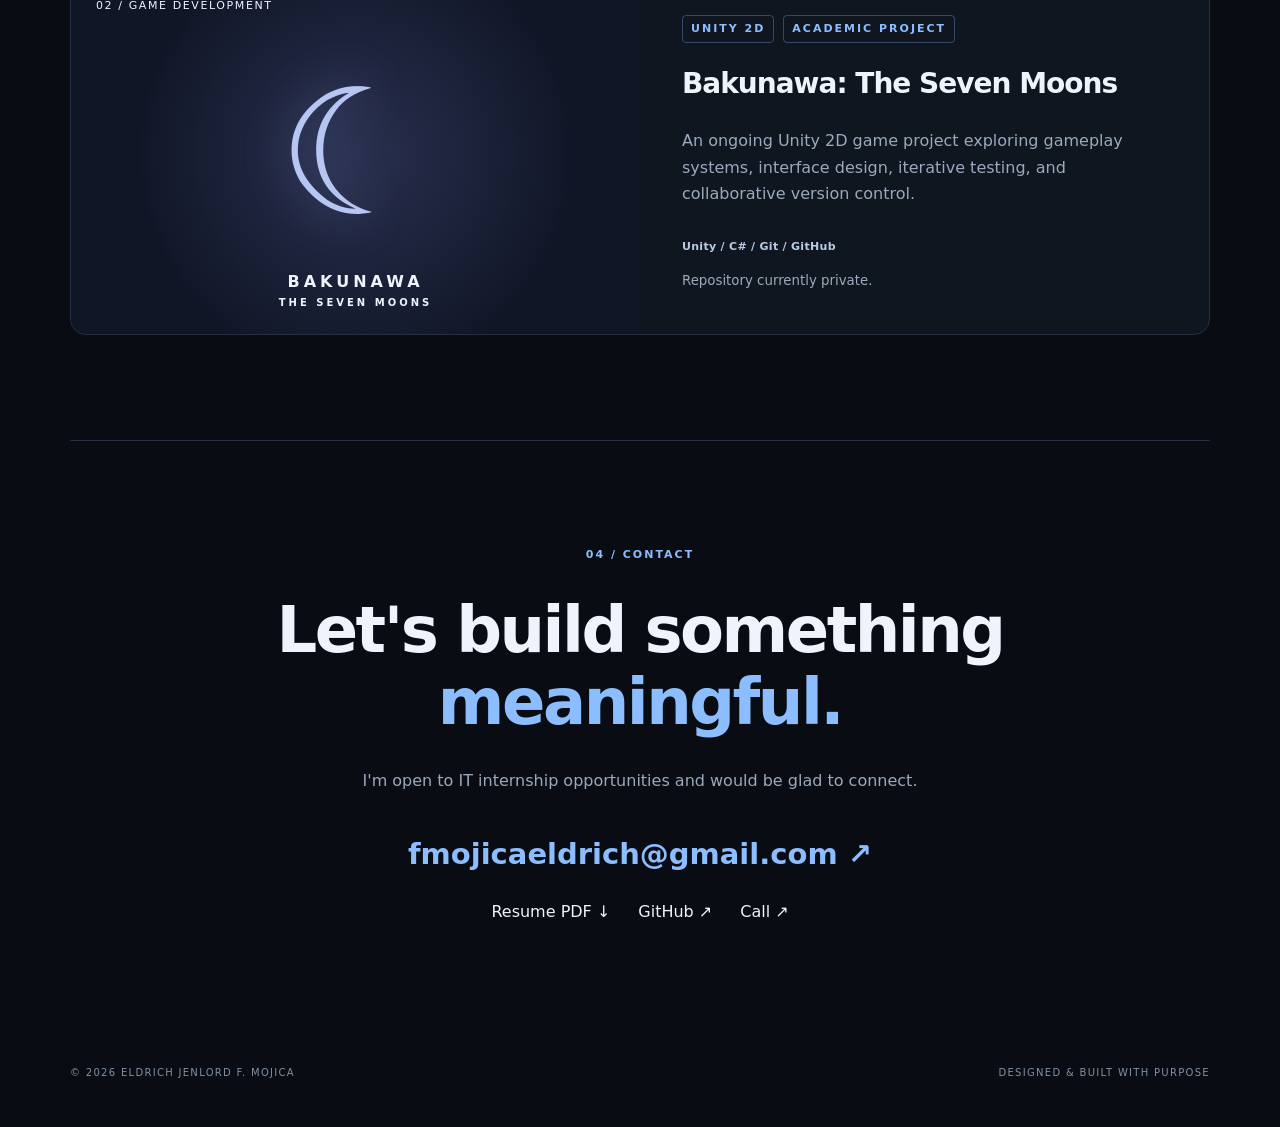
==== commit 73808b67: "Portfolio V3: add downloadable IT resume buttons in index.html" ====
--- a/index.html
+++ b/index.html
@@ -4,7 +4,7 @@
 <body>
 <header class="nav wrap"><a class="logo" href="#home">E<span>.</span>MOJICA</a><button id="menu" class="menu" aria-label="Toggle navigation" aria-expanded="false">☰</button><nav id="links" aria-label="Main navigation"><a href="#about">About</a><a href="#skills">Skills</a><a href="#projects">Projects</a><a href="#contact">Contact</a></nav><a class="nav-cta" href="mailto:fmojicaeldrich@gmail.com">Let's connect ↗</a></header>
 <main>
-<section id="home" class="hero wrap"><div class="eyebrow"><span class="dot"></span> OPEN TO IT INTERNSHIP OPPORTUNITIES</div><p class="kicker">HELLO, I'M</p><h1>Eldrich Jenlord<br><em>F. Mojica.</em></h1><p class="intro">An aspiring IT professional passionate about building useful software, solving real-world problems, and exploring emerging technologies.</p><div class="actions"><a class="primary" href="#projects">Explore my work ↗</a><a class="secondary" href="#contact">Get in touch ↗</a></div><div class="hero-bottom"><span>ROSARIO, CAVITE · PHILIPPINES</span><span>SCROLL TO EXPLORE ↓</span></div></section>
+<section id="home" class="hero wrap"><div class="eyebrow"><span class="dot"></span> OPEN TO IT INTERNSHIP OPPORTUNITIES</div><p class="kicker">HELLO, I'M</p><h1>Eldrich Jenlord<br><em>F. Mojica.</em></h1><p class="intro">An aspiring IT professional passionate about building useful software, solving real-world problems, and exploring emerging technologies.</p><div class="actions"><a class="primary" href="#projects">Explore my work ↗</a><a class="secondary resume-button" href="assets/Eldrich_Mojica_IT_OJT_Resume.pdf" download="Eldrich_Mojica_IT_OJT_Resume.pdf" type="application/pdf">Download Resume ↓</a><a class="secondary" href="#contact">Get in touch ↗</a></div><div class="hero-bottom"><span>ROSARIO, CAVITE · PHILIPPINES</span><span>SCROLL TO EXPLORE ↓</span></div></section>
 <section id="about" class="section wrap"><div class="section-label">01 / ABOUT</div><div class="section-grid"><h2>Curious by nature.<br><span>Driven to build.</span></h2><div><p>I'm a fourth-year Bachelor of Science in Information Technology student at <strong>STI College Rosario</strong>, developing practical skills through academic and collaborative software projects.</p><p>My interests include full-stack development, database systems, artificial intelligence, and automation. I'm looking for an on-site internship where I can contribute and continue learning.</p><div class="detail"><small>EDUCATION</small><strong>BS Information Technology · STI College Rosario<br>2023 – Present</strong></div></div></div></section>
 <section id="skills" class="section wrap"><div class="section-label">02 / CAPABILITIES</div><h2>Tools I work <span>with.</span></h2><div class="skills-grid"><article class="panel"><small>01</small><h3>Frontend</h3><p>HTML · CSS · JavaScript<br>Responsive web design</p></article><article class="panel"><small>02</small><h3>Backend & Data</h3><p>Node.js · Express<br>MySQL · REST APIs</p></article><article class="panel"><small>03</small><h3>Development Tools</h3><p>Git · GitHub<br>VS Code · MySQL Workbench</p></article><article class="panel"><small>04</small><h3>Other Experience</h3><p>Unity 2D · Testing<br>Debugging · Team collaboration</p></article></div></section>
 <section id="projects" class="section wrap"><div class="section-label">03 / SELECTED WORK</div><h2>Things I've <span>built.</span></h2><div class="projects"><article class="project"><div class="project-visual visual-one"><span>01 / SYSTEM DEVELOPMENT</span><a class="project-featured-shot" href="assets/landing.webp" target="_blank" rel="noopener noreferrer" aria-label="Open actual resort landing page screenshot"><img src="assets/landing.webp" alt="Actual landing page of Arvic Seaside Beach Resort and Hotel website" loading="lazy"><span class="image-caption">Landing Page · View Full Screenshot ↗</span></a></div><div class="project-info"><div class="tags"><span>FULL-STACK</span><span>CAPSTONE</span></div><h3>Smart Resort Booking System</h3><p>A full-stack academic capstone for Arvic Seaside Beach Resort and Hotel, featuring accommodation browsing, customer reservations, payment-proof verification, role-based staff workflows, reporting, an interactive resort map, and an AI assistant.</p><div class="stack">HTML / CSS / JavaScript / Node.js / Express / MySQL</div>
@@ -14,6 +14,6 @@
   <a href="assets/resort-map.webp" target="_blank" rel="noopener noreferrer"><img src="assets/resort-map.webp" alt="Interactive resort map with accommodation markers" loading="lazy"><span>Resort map ↗</span></a>
   <a href="assets/admin-dashboard.webp" target="_blank" rel="noopener noreferrer"><img src="assets/admin-dashboard.webp" alt="Admin reservation monitoring dashboard" loading="lazy"><span>Admin dashboard ↗</span></a>
 </div><p class="project-proof">Featured modules: Landing Page · Accommodations · AI Assistant · Resort Map · Admin Dashboard</p><div class="project-links"><a href="https://capstone-smart-resort-management.vercel.app/" target="_blank" rel="noopener noreferrer">View Live Demo ↗</a> <a href="https://github.com/mojicaeldrichjenlord-cell/Capstone-Smart_Resort_Management" target="_blank" rel="noopener noreferrer">View GitHub Repository ↗</a></div></div></article><article class="project"><div class="project-visual visual-two"><span>02 / GAME DEVELOPMENT</span><div class="moon">☾</div><div class="moon-caption">BAKUNAWA<small>THE SEVEN MOONS</small></div></div><div class="project-info"><div class="tags"><span>UNITY 2D</span><span>ACADEMIC PROJECT</span></div><h3>Bakunawa: The Seven Moons</h3><p>An ongoing Unity 2D game project exploring gameplay systems, interface design, iterative testing, and collaborative version control.</p><div class="stack">Unity / C# / Git / GitHub</div><small>Repository currently private.</small></div></article></div></section>
-<section id="contact" class="section wrap contact"><div class="section-label">04 / CONTACT</div><h2>Let's build something<br><span>meaningful.</span></h2><p>I'm open to IT internship opportunities and would be glad to connect.</p><a class="email-link" href="mailto:fmojicaeldrich@gmail.com">fmojicaeldrich@gmail.com ↗</a><div class="contact-links"><a href="https://github.com/mojicaeldrichjenlord-cell" target="_blank" rel="noopener noreferrer">GitHub ↗</a><a href="tel:+639672995549">Call ↗</a></div></section>
+<section id="contact" class="section wrap contact"><div class="section-label">04 / CONTACT</div><h2>Let's build something<br><span>meaningful.</span></h2><p>I'm open to IT internship opportunities and would be glad to connect.</p><a class="email-link" href="mailto:fmojicaeldrich@gmail.com">fmojicaeldrich@gmail.com ↗</a><div class="contact-links"><a href="assets/Eldrich_Mojica_IT_OJT_Resume.pdf" download="Eldrich_Mojica_IT_OJT_Resume.pdf" type="application/pdf">Resume PDF ↓</a><a href="https://github.com/mojicaeldrichjenlord-cell" target="_blank" rel="noopener noreferrer">GitHub ↗</a><a href="tel:+639672995549">Call ↗</a></div></section>
 </main><footer class="wrap"><span>© <span id="year">2026</span> ELDRICH JENLORD F. MOJICA</span><span>DESIGNED & BUILT WITH PURPOSE</span></footer><script src="script.js"></script>
 </body></html>
--- a/style.css
+++ b/style.css
@@ -7,3 +7,13 @@
 .gallery a span{display:block;padding:10px 11px}
 @media(max-width:500px){.gallery{grid-template-columns:1fr}}
 @media(prefers-reduced-motion:reduce){.gallery img{transition:none}}
+
+/* Portfolio V2: feature the real resort landing screenshot instead of a mockup. */
+.project-featured-shot{display:block;width:100%;max-width:560px;overflow:hidden;margin-top:28px;border:1px solid #ffffff45;border-radius:12px;background:#0b1624;box-shadow:0 16px 35px #0005;transition:transform .2s ease}
+.project-featured-shot:hover{transform:translateY(-3px)}
+.project-featured-shot img{display:block;width:100%;aspect-ratio:16/10;object-fit:cover;object-position:top}
+.image-caption{display:block;padding:10px 14px;color:#ecf3fd;font-size:12px;font-weight:700;background:#0c1929}
+.project-links{display:flex;flex-wrap:wrap;gap:12px;margin-top:8px}
+.project-links a{display:inline-flex;align-items:center;justify-content:center;border:1px solid #6087b855;border-radius:7px;padding:10px 14px;min-height:40px}
+.project-links a:first-child{background:var(--accent);color:#07111d;border-color:var(--accent)}
+@media(prefers-reduced-motion:reduce){.project-featured-shot{transition:none}}
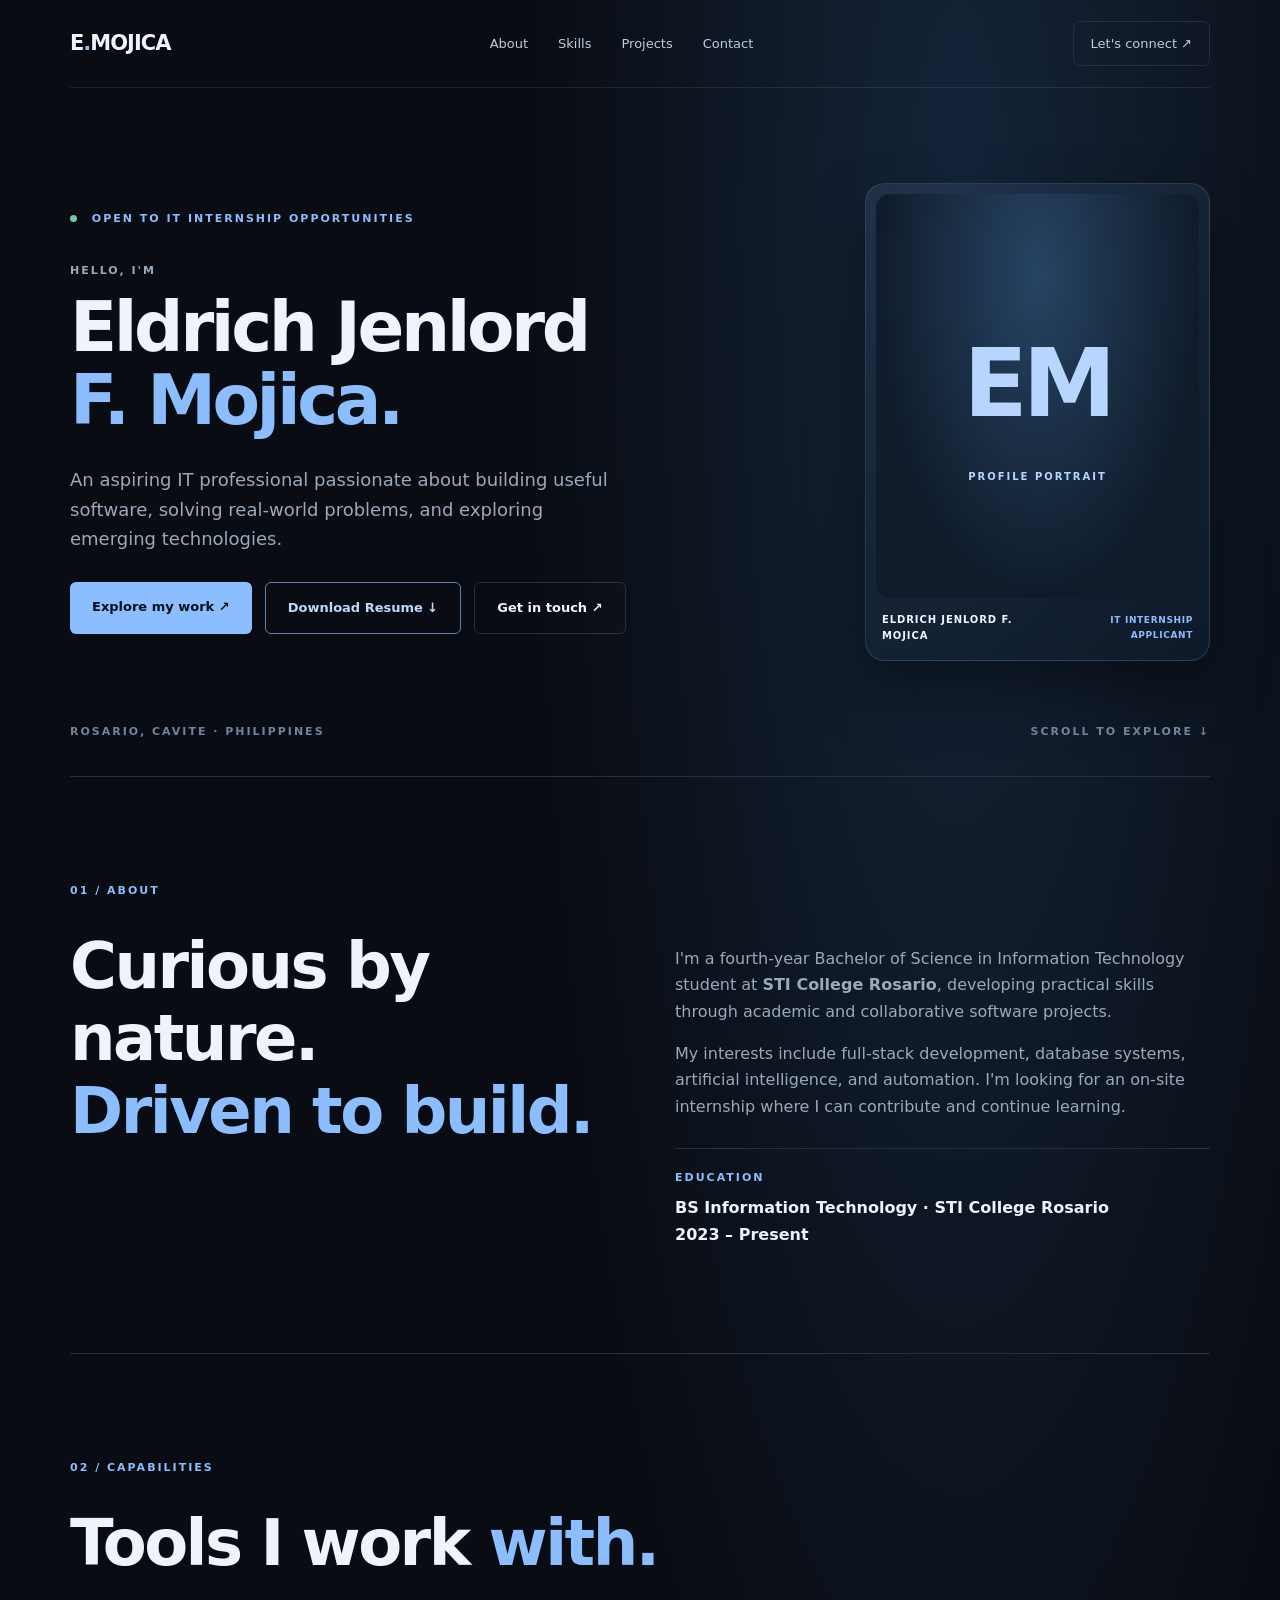
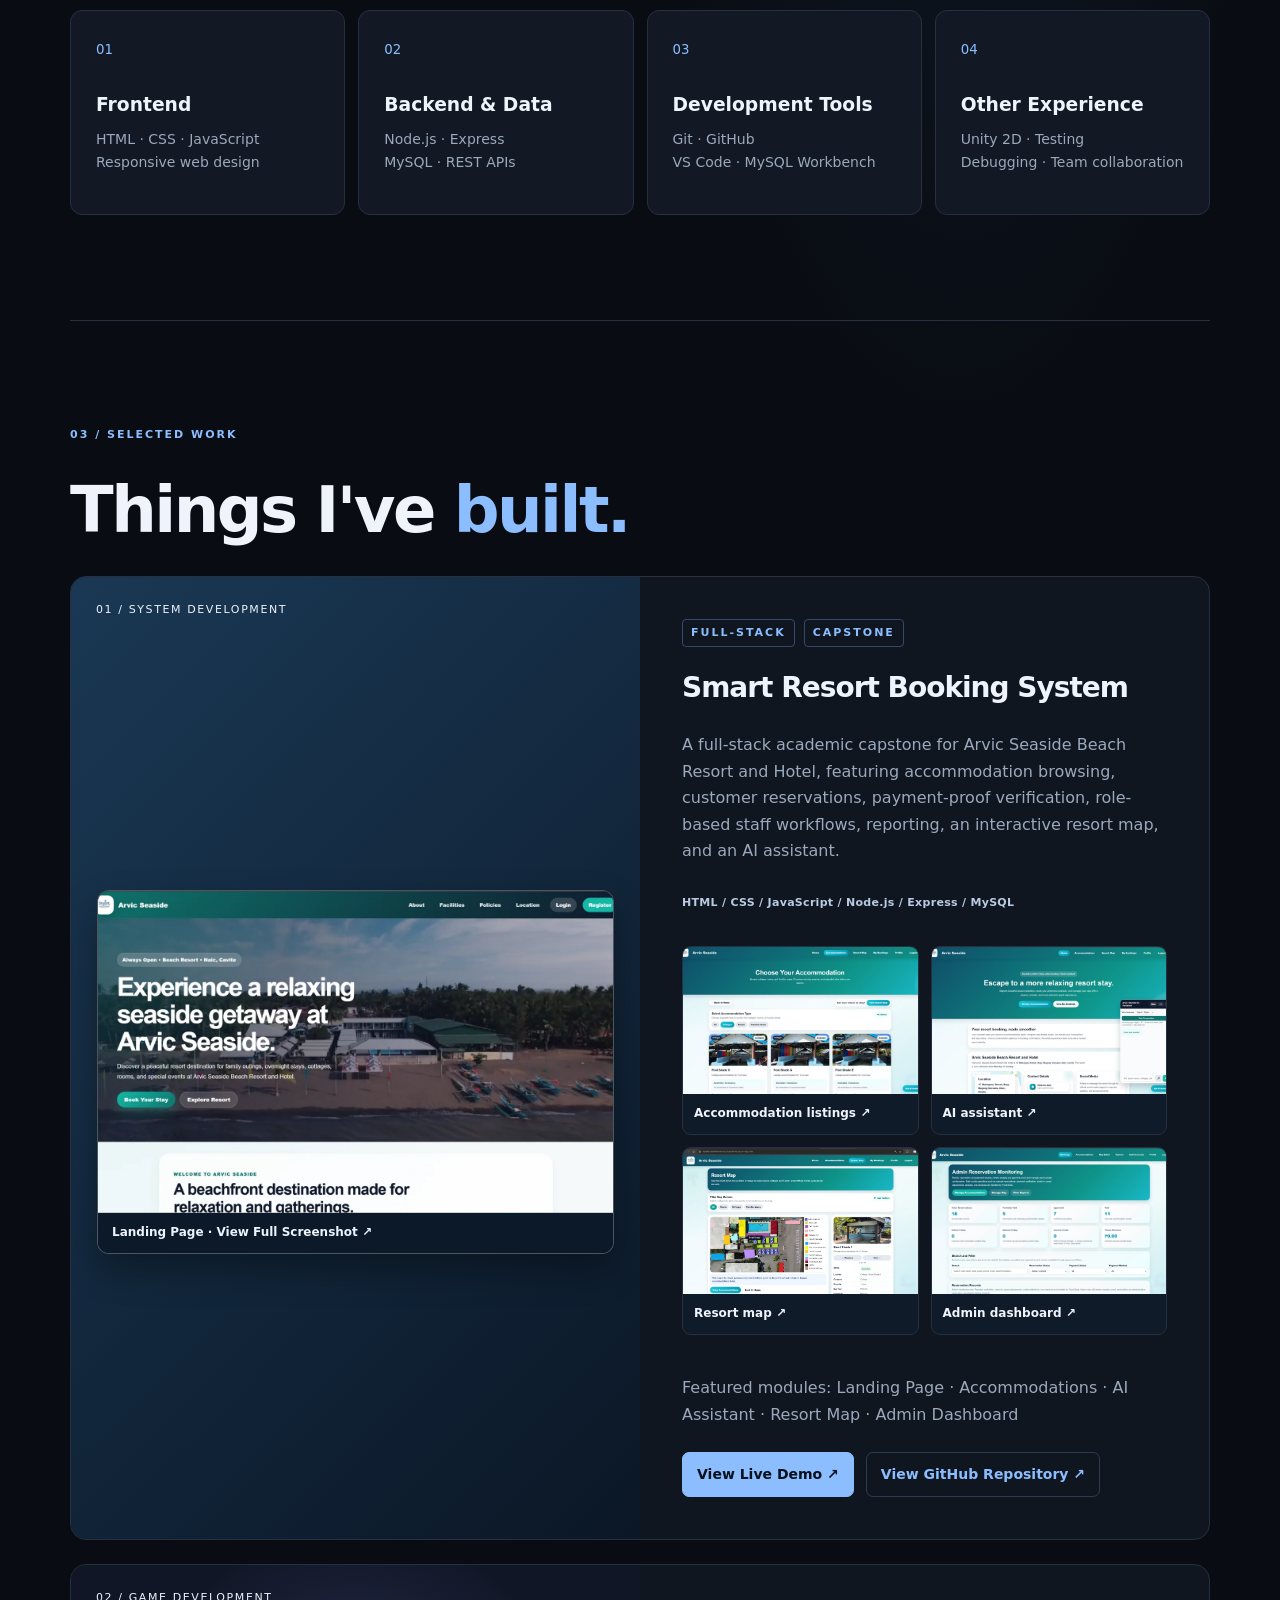
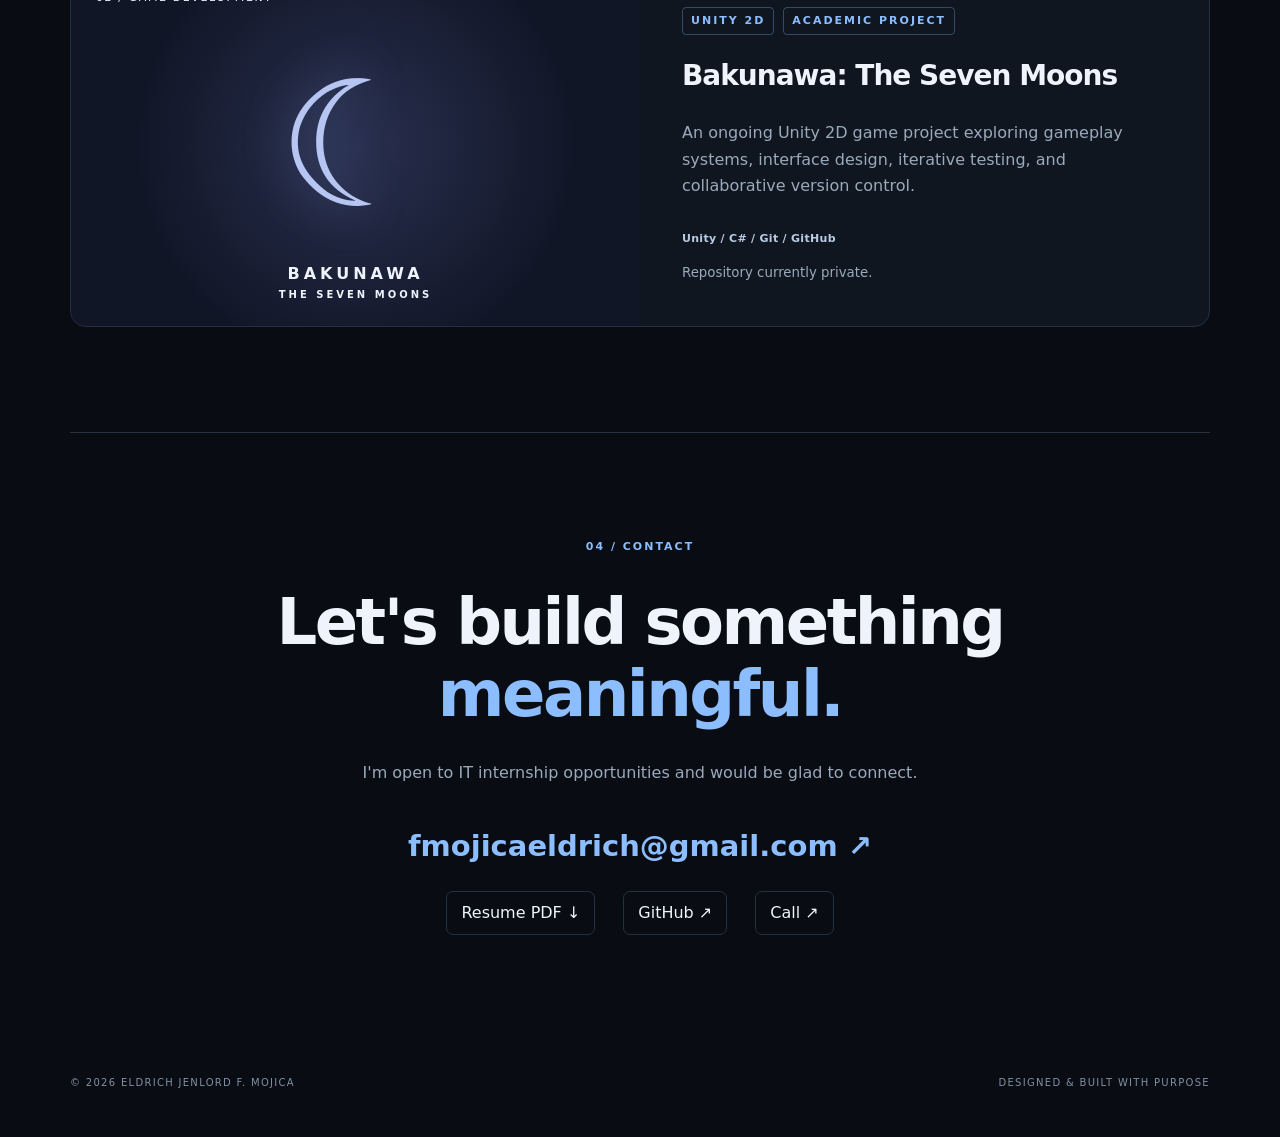
==== commit 60399880: "Add responsive professional profile portrait to portfolio hero" ====
--- a/index.html
+++ b/index.html
@@ -4,7 +4,29 @@
 <body>
 <header class="nav wrap"><a class="logo" href="#home">E<span>.</span>MOJICA</a><button id="menu" class="menu" aria-label="Toggle navigation" aria-expanded="false">☰</button><nav id="links" aria-label="Main navigation"><a href="#about">About</a><a href="#skills">Skills</a><a href="#projects">Projects</a><a href="#contact">Contact</a></nav><a class="nav-cta" href="mailto:fmojicaeldrich@gmail.com">Let's connect ↗</a></header>
 <main>
-<section id="home" class="hero wrap"><div class="eyebrow"><span class="dot"></span> OPEN TO IT INTERNSHIP OPPORTUNITIES</div><p class="kicker">HELLO, I'M</p><h1>Eldrich Jenlord<br><em>F. Mojica.</em></h1><p class="intro">An aspiring IT professional passionate about building useful software, solving real-world problems, and exploring emerging technologies.</p><div class="actions"><a class="primary" href="#projects">Explore my work ↗</a><a class="secondary resume-button" href="assets/Eldrich_Mojica_IT_OJT_Resume.pdf" download="Eldrich_Mojica_IT_OJT_Resume.pdf" type="application/pdf">Download Resume ↓</a><a class="secondary" href="#contact">Get in touch ↗</a></div><div class="hero-bottom"><span>ROSARIO, CAVITE · PHILIPPINES</span><span>SCROLL TO EXPLORE ↓</span></div></section>
+<section id="home" class="hero hero-with-photo wrap">
+  <div class="hero-grid">
+    <div class="hero-copy">
+      <div class="eyebrow"><span class="dot"></span> OPEN TO IT INTERNSHIP OPPORTUNITIES</div>
+      <p class="kicker">HELLO, I'M</p>
+      <h1>Eldrich Jenlord<br><em>F. Mojica.</em></h1>
+      <p class="intro">An aspiring IT professional passionate about building useful software, solving real-world problems, and exploring emerging technologies.</p>
+      <div class="actions">
+        <a class="primary" href="#projects">Explore my work ↗</a>
+        <a class="secondary resume-button" href="assets/Eldrich_Mojica_IT_OJT_Resume.pdf" download="Eldrich_Mojica_IT_OJT_Resume.pdf" type="application/pdf">Download Resume ↓</a>
+        <a class="secondary" href="#contact">Get in touch ↗</a>
+      </div>
+    </div>
+    <figure class="hero-photo-card" aria-label="Professional profile portrait">
+      <div class="hero-photo-frame">
+        <img id="hero-profile-photo" class="hero-photo" src="assets/eldrich-profile.png" alt="Professional portrait of Eldrich Jenlord F. Mojica" width="500" height="625" decoding="async" fetchpriority="high">
+        <div class="hero-photo-placeholder" aria-hidden="true"><span>EM</span><small>PROFILE PORTRAIT</small></div>
+      </div>
+      <figcaption><span>ELDRICH JENLORD F. MOJICA</span><small>IT INTERNSHIP APPLICANT</small></figcaption>
+    </figure>
+  </div>
+  <div class="hero-bottom"><span>ROSARIO, CAVITE · PHILIPPINES</span><span>SCROLL TO EXPLORE ↓</span></div>
+</section>
 <section id="about" class="section wrap"><div class="section-label">01 / ABOUT</div><div class="section-grid"><h2>Curious by nature.<br><span>Driven to build.</span></h2><div><p>I'm a fourth-year Bachelor of Science in Information Technology student at <strong>STI College Rosario</strong>, developing practical skills through academic and collaborative software projects.</p><p>My interests include full-stack development, database systems, artificial intelligence, and automation. I'm looking for an on-site internship where I can contribute and continue learning.</p><div class="detail"><small>EDUCATION</small><strong>BS Information Technology · STI College Rosario<br>2023 – Present</strong></div></div></div></section>
 <section id="skills" class="section wrap"><div class="section-label">02 / CAPABILITIES</div><h2>Tools I work <span>with.</span></h2><div class="skills-grid"><article class="panel"><small>01</small><h3>Frontend</h3><p>HTML · CSS · JavaScript<br>Responsive web design</p></article><article class="panel"><small>02</small><h3>Backend & Data</h3><p>Node.js · Express<br>MySQL · REST APIs</p></article><article class="panel"><small>03</small><h3>Development Tools</h3><p>Git · GitHub<br>VS Code · MySQL Workbench</p></article><article class="panel"><small>04</small><h3>Other Experience</h3><p>Unity 2D · Testing<br>Debugging · Team collaboration</p></article></div></section>
 <section id="projects" class="section wrap"><div class="section-label">03 / SELECTED WORK</div><h2>Things I've <span>built.</span></h2><div class="projects"><article class="project"><div class="project-visual visual-one"><span>01 / SYSTEM DEVELOPMENT</span><a class="project-featured-shot" href="assets/landing.webp" target="_blank" rel="noopener noreferrer" aria-label="Open actual resort landing page screenshot"><img src="assets/landing.webp" alt="Actual landing page of Arvic Seaside Beach Resort and Hotel website" loading="lazy"><span class="image-caption">Landing Page · View Full Screenshot ↗</span></a></div><div class="project-info"><div class="tags"><span>FULL-STACK</span><span>CAPSTONE</span></div><h3>Smart Resort Booking System</h3><p>A full-stack academic capstone for Arvic Seaside Beach Resort and Hotel, featuring accommodation browsing, customer reservations, payment-proof verification, role-based staff workflows, reporting, an interactive resort map, and an AI assistant.</p><div class="stack">HTML / CSS / JavaScript / Node.js / Express / MySQL</div>
--- a/style.css
+++ b/style.css
@@ -17,3 +17,41 @@
 .project-links a{display:inline-flex;align-items:center;justify-content:center;border:1px solid #6087b855;border-radius:7px;padding:10px 14px;min-height:40px}
 .project-links a:first-child{background:var(--accent);color:#07111d;border-color:var(--accent)}
 @media(prefers-reduced-motion:reduce){.project-featured-shot{transition:none}}
+
+/* Portfolio V3: highlighted PDF download in the hero and accessible contact links. */
+.actions .resume-button{border-color:rgba(139,189,255,.65);color:#bdd9ff}
+.actions .resume-button:hover,.contact-links a:hover{color:#fff;border-color:var(--accent)}
+.contact-links a{display:inline-flex;align-items:center;min-height:44px;border:1px solid var(--line);border-radius:7px;padding:8px 14px}
+@media(max-width:600px){.actions a{min-height:44px;display:inline-flex;align-items:center;justify-content:center}.contact-links{flex-wrap:wrap;gap:12px}}
+
+/* Portfolio V4: responsive professional portrait, no broken image before upload. */
+.hero-with-photo{min-height:680px}
+.hero-grid{display:grid;grid-template-columns:minmax(0,1fr) minmax(270px,345px);gap:clamp(24px,4vw,56px);width:100%;align-items:center}
+.hero-copy{min-width:0}
+.hero-with-photo h1{font-size:clamp(43px,5.4vw,76px);letter-spacing:-3.4px;line-height:1.06}
+.hero-with-photo .intro{max-width:560px}
+.hero-photo-card{width:100%;max-width:345px;margin:0;justify-self:end;padding:10px;background:linear-gradient(145deg,rgba(139,189,255,.11),rgba(15,27,42,.92));border:1px solid #4a66816b;border-radius:20px;box-shadow:0 28px 60px #0006}
+.hero-photo-frame{position:relative;overflow:hidden;aspect-ratio:4/5;border-radius:14px;background:radial-gradient(ellipse at 50% 20%,#264463 0%,#101c2c 70%);display:grid;place-items:center}
+.hero-photo{position:absolute;inset:0;width:100%;height:100%;object-fit:cover;object-position:center 40%;opacity:0;transition:opacity .25s ease;z-index:1}
+.hero-photo-card.has-photo .hero-photo{opacity:1}
+.hero-photo-placeholder{display:flex;flex-direction:column;align-items:center;gap:8px;color:#b7d5ff}
+.hero-photo-placeholder span{font-weight:800;font-size:clamp(54px,8vw,94px);letter-spacing:-5px}
+.hero-photo-placeholder small{font-size:10px;letter-spacing:2px;font-weight:700}
+.hero-photo-card.has-photo .hero-photo-placeholder{visibility:hidden}
+.hero-photo-card figcaption{display:flex;justify-content:space-between;gap:14px;align-items:center;padding:14px 6px 5px;font-size:10px;letter-spacing:.9px;font-weight:750}
+.hero-photo-card figcaption small{color:var(--accent);font-size:9px;letter-spacing:.65px;text-align:right}
+@media(max-width:900px){
+  .hero-with-photo{min-height:0;padding-top:74px;padding-bottom:110px}
+  .hero-grid{grid-template-columns:minmax(0,1fr);gap:38px}
+  .hero-with-photo h1{font-size:clamp(45px,8vw,72px);letter-spacing:-2.8px}
+  .hero-photo-card{justify-self:start;width:min(100%,300px)}
+}
+@media(max-width:600px){
+  .hero-with-photo{padding-top:64px;padding-bottom:100px}
+  .hero-grid{gap:28px}
+  .hero-with-photo h1{font-size:clamp(42px,11vw,62px);letter-spacing:-2px}
+  .hero-photo-card{width:min(100%,260px);justify-self:center}
+  .hero-photo-card figcaption{flex-wrap:wrap;gap:4px}
+  .hero-photo-card figcaption small{text-align:left}
+}
+@media(prefers-reduced-motion:reduce){.hero-photo{transition:none}}
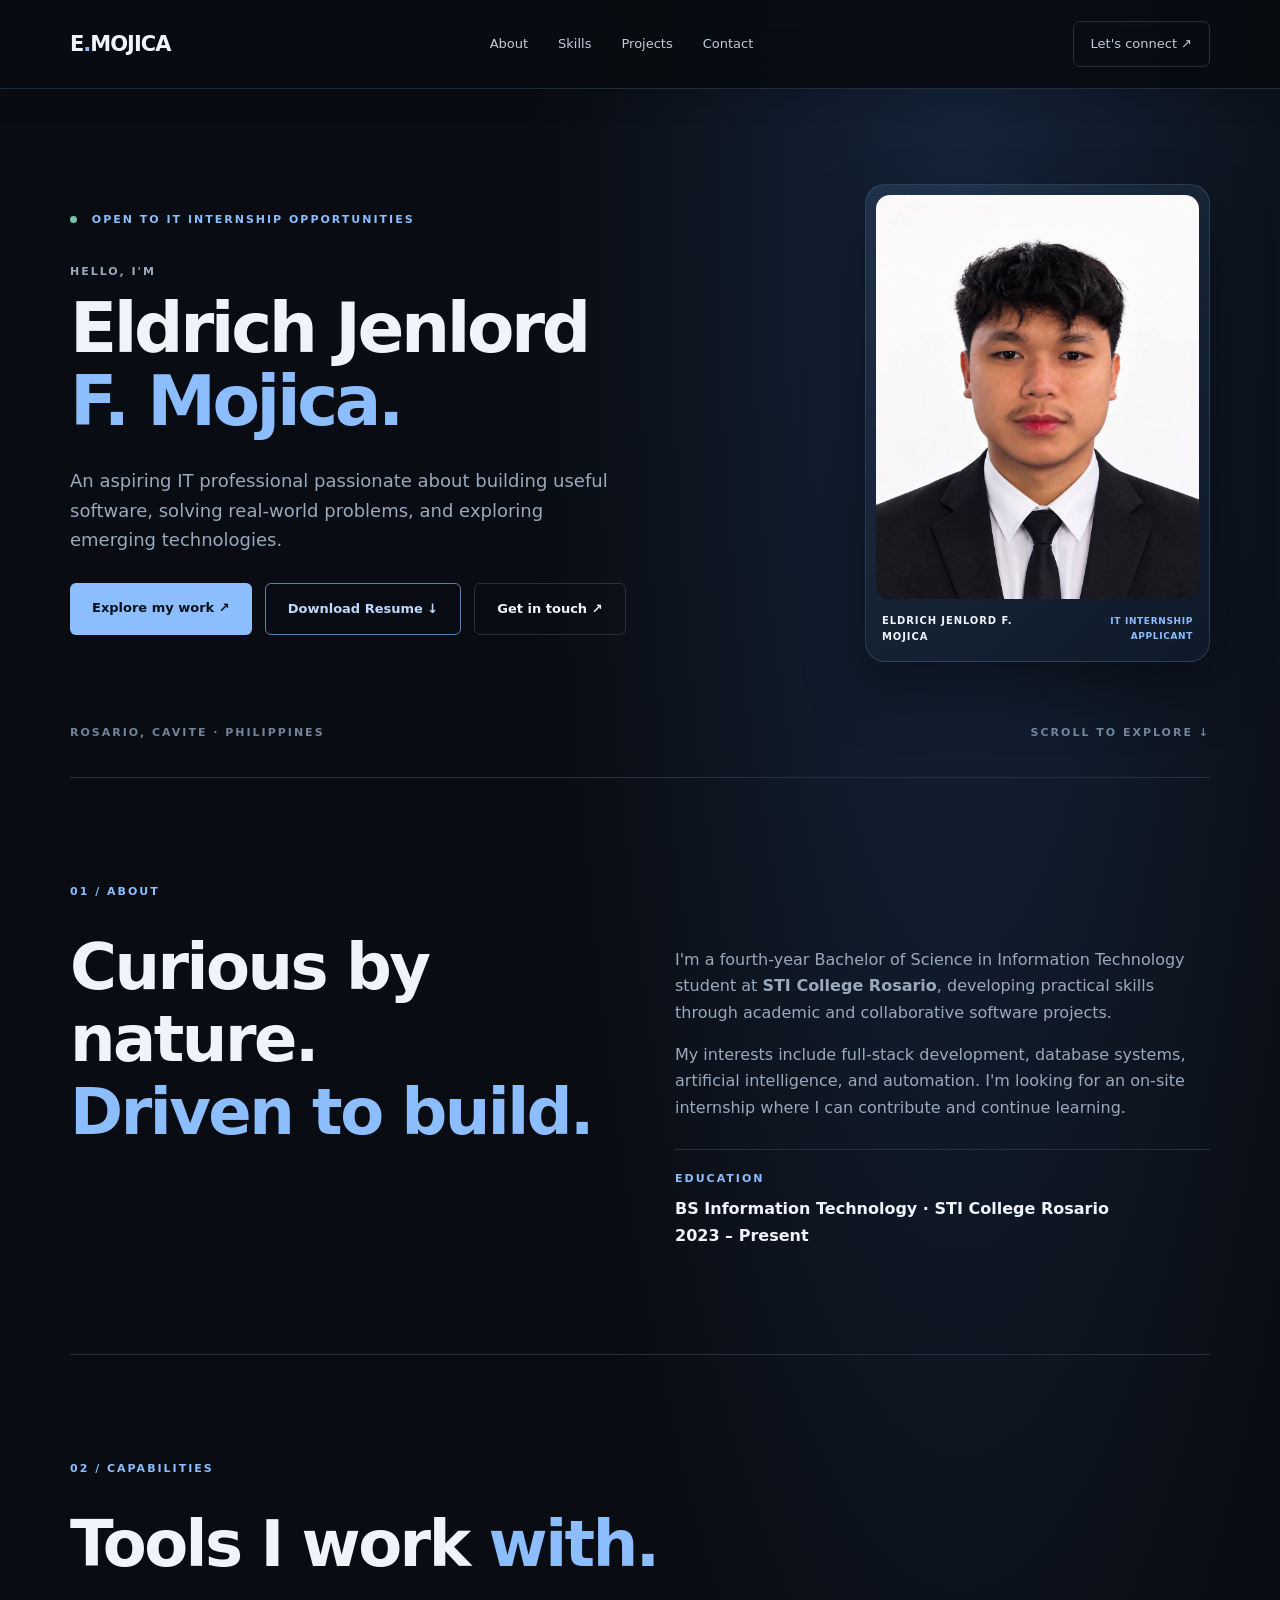
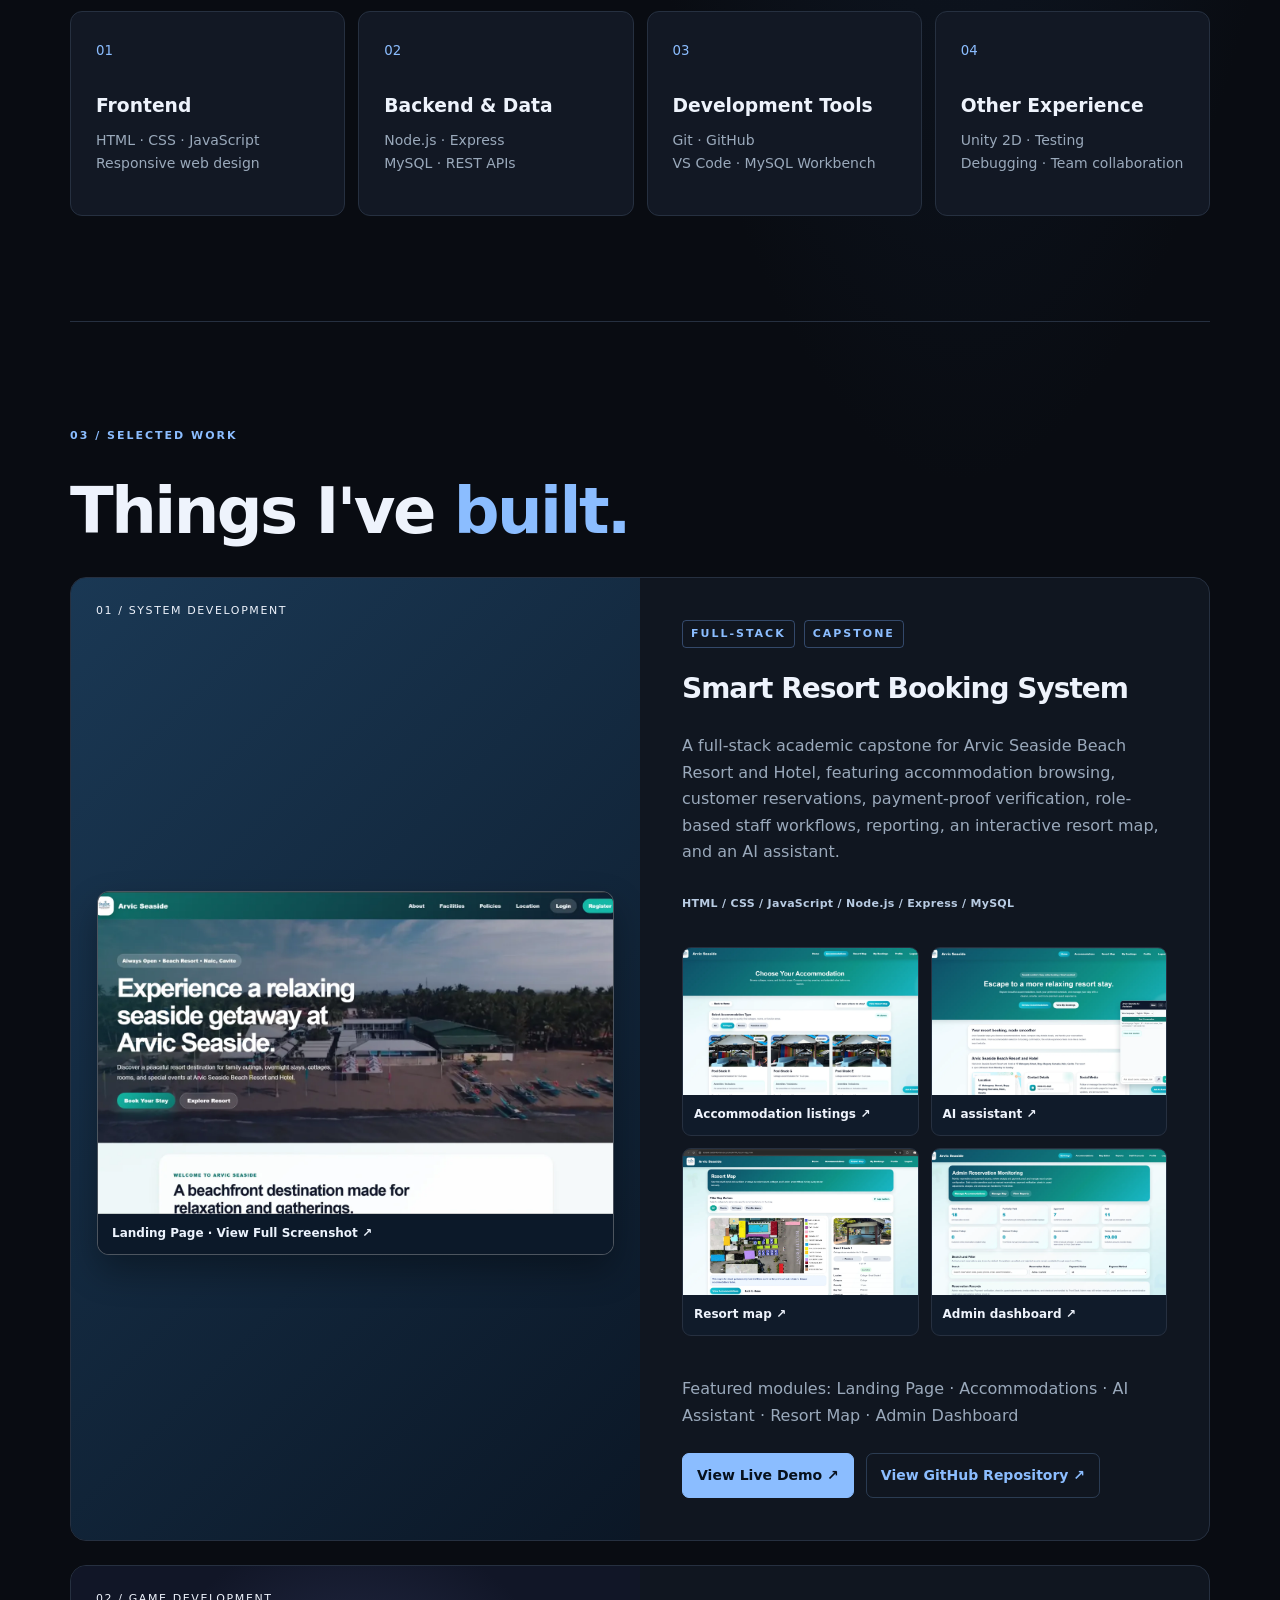
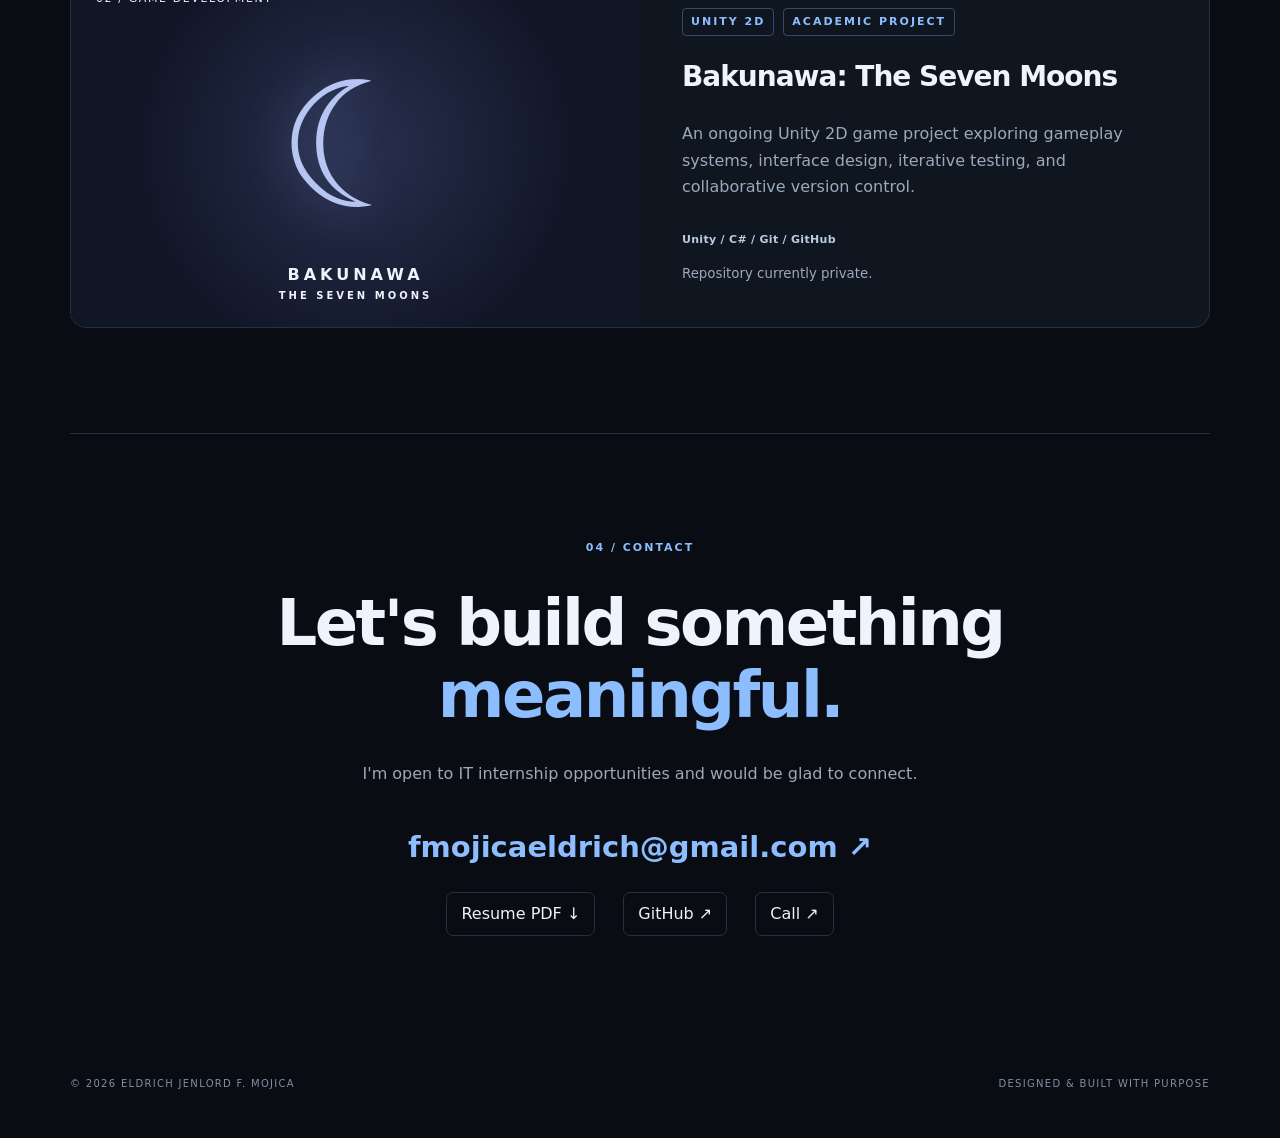
==== commit a90153a4: "Keep portfolio navigation visible while scrolling" ====
--- a/index.html
+++ b/index.html
@@ -2,7 +2,19 @@
 <html lang="en">
 <head><meta charset="utf-8"><meta name="viewport" content="width=device-width,initial-scale=1"><meta name="theme-color" content="#090c12"><meta name="description" content="Eldrich Jenlord F. Mojica — IT student, developer, and internship candidate."><title>Eldrich Mojica | IT Portfolio</title><link rel="stylesheet" href="style.css"></head>
 <body>
-<header class="nav wrap"><a class="logo" href="#home">E<span>.</span>MOJICA</a><button id="menu" class="menu" aria-label="Toggle navigation" aria-expanded="false">☰</button><nav id="links" aria-label="Main navigation"><a href="#about">About</a><a href="#skills">Skills</a><a href="#projects">Projects</a><a href="#contact">Contact</a></nav><a class="nav-cta" href="mailto:fmojicaeldrich@gmail.com">Let's connect ↗</a></header>
+<header class="site-header">
+  <div class="nav wrap">
+    <a class="logo" href="#home">E<span>.</span>MOJICA</a>
+    <button id="menu" class="menu" aria-label="Toggle navigation" aria-controls="links" aria-expanded="false">☰</button>
+    <nav id="links" aria-label="Main navigation">
+      <a href="#about">About</a>
+      <a href="#skills">Skills</a>
+      <a href="#projects">Projects</a>
+      <a href="#contact">Contact</a>
+    </nav>
+    <a class="nav-cta" href="mailto:fmojicaeldrich@gmail.com">Let's connect ↗</a>
+  </div>
+</header>
 <main>
 <section id="home" class="hero hero-with-photo wrap">
   <div class="hero-grid">
--- a/style.css
+++ b/style.css
@@ -55,3 +55,24 @@
   .hero-photo-card figcaption small{text-align:left}
 }
 @media(prefers-reduced-motion:reduce){.hero-photo{transition:none}}
+
+/* Portfolio V5: navigation stays visible while scrolling on desktop and mobile. */
+.site-header{
+  position:sticky;
+  top:0;
+  z-index:1000;
+  background:rgba(9,12,18,.94);
+  -webkit-backdrop-filter:blur(18px);
+  backdrop-filter:blur(18px);
+  border-bottom:1px solid rgba(139,189,255,.18);
+  box-shadow:0 8px 28px rgba(0,0,0,.18);
+}
+.site-header .nav{border-bottom:0}
+/* Ensure headings remain visible below the pinned navigation after clicking links. */
+.section{scroll-margin-top:112px}
+#home{scroll-margin-top:88px}
+@media(max-width:600px){
+  .section{scroll-margin-top:94px}
+  #home{scroll-margin-top:70px}
+  .site-header nav.open{box-shadow:0 14px 24px rgba(0,0,0,.3)}
+}
